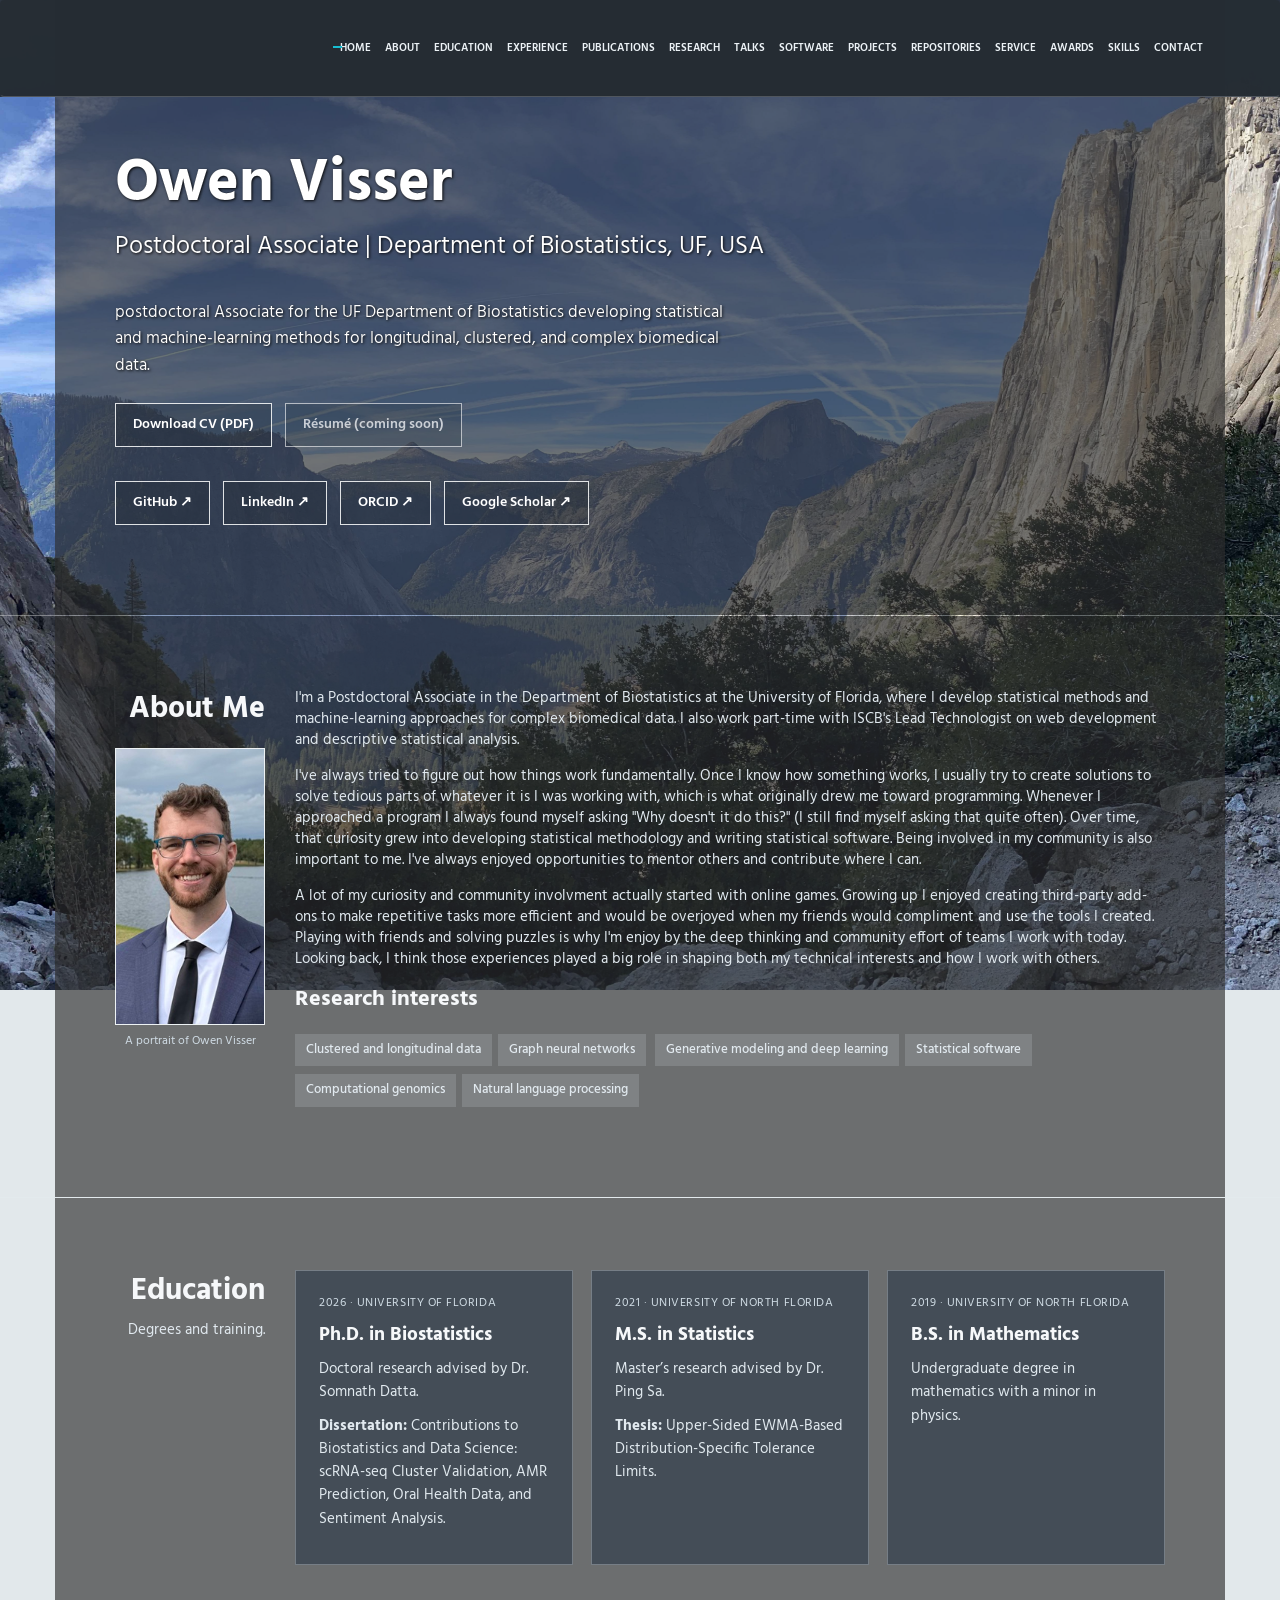
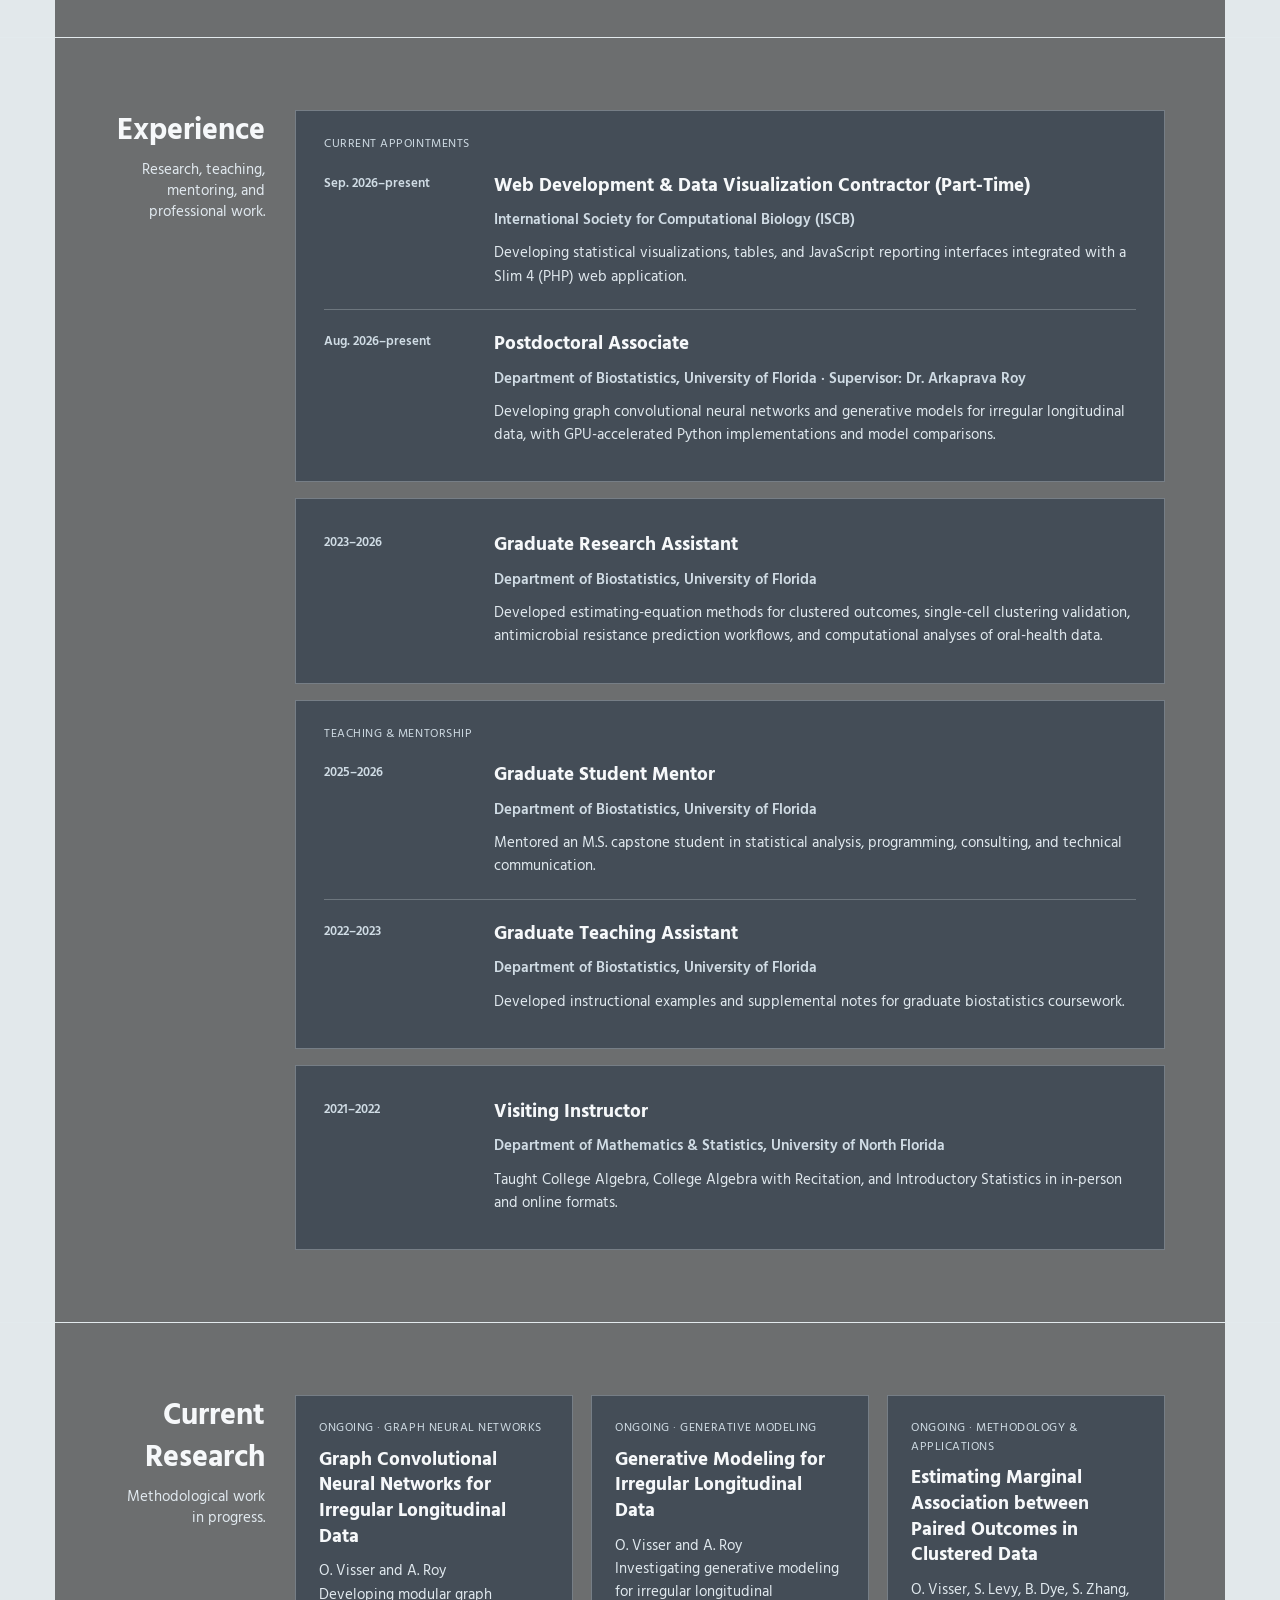
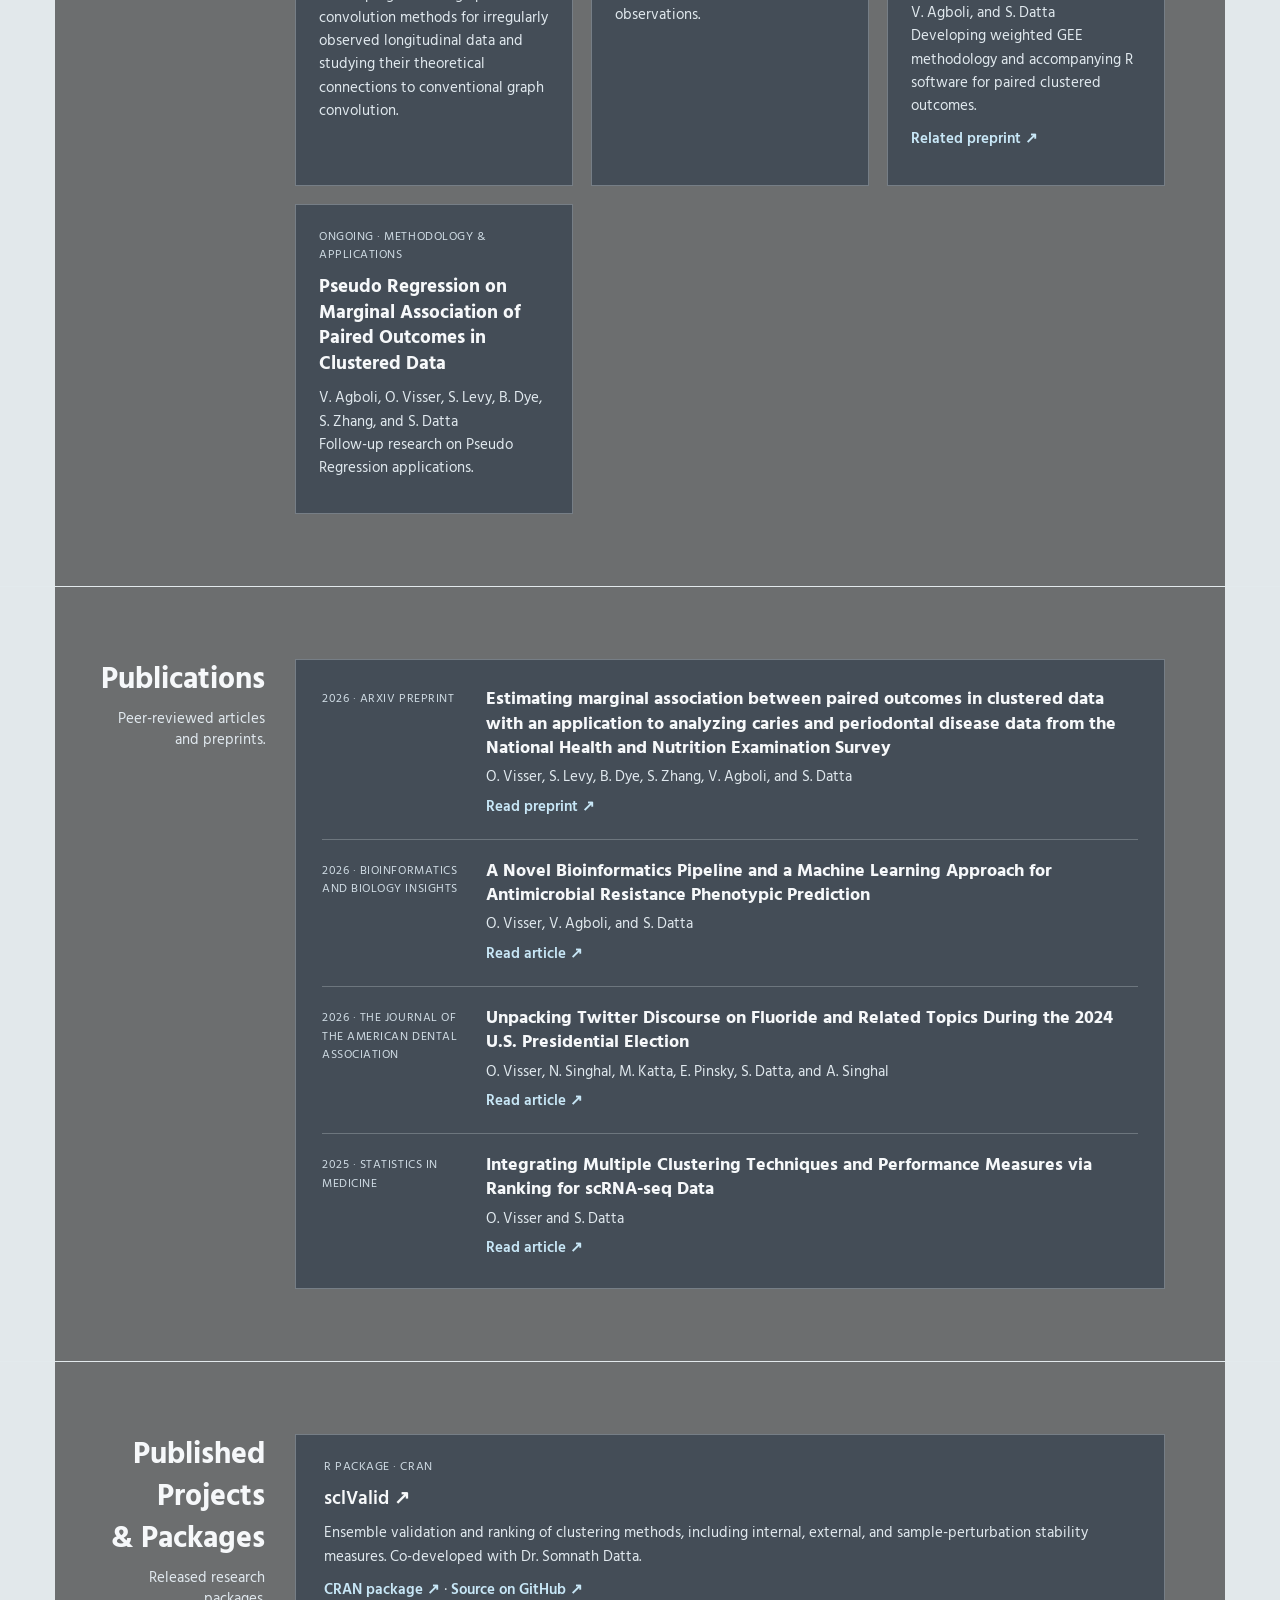
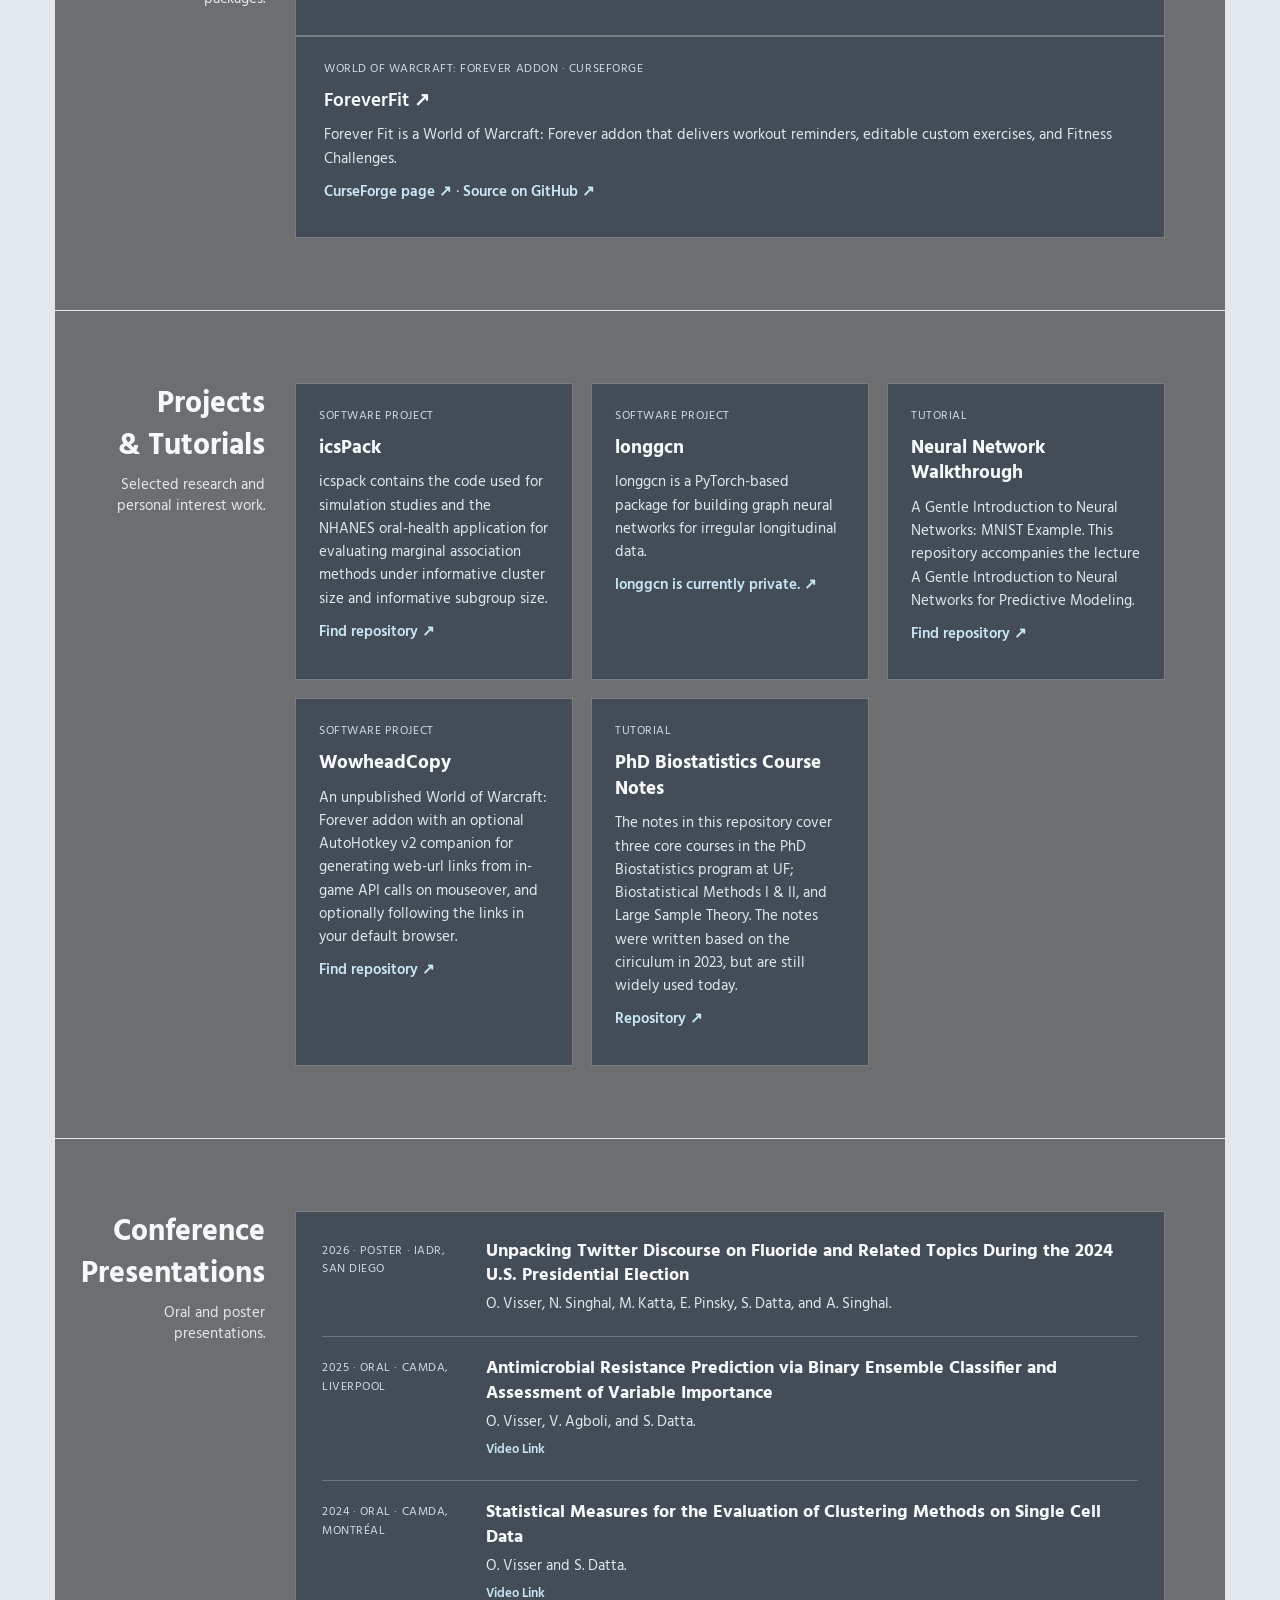
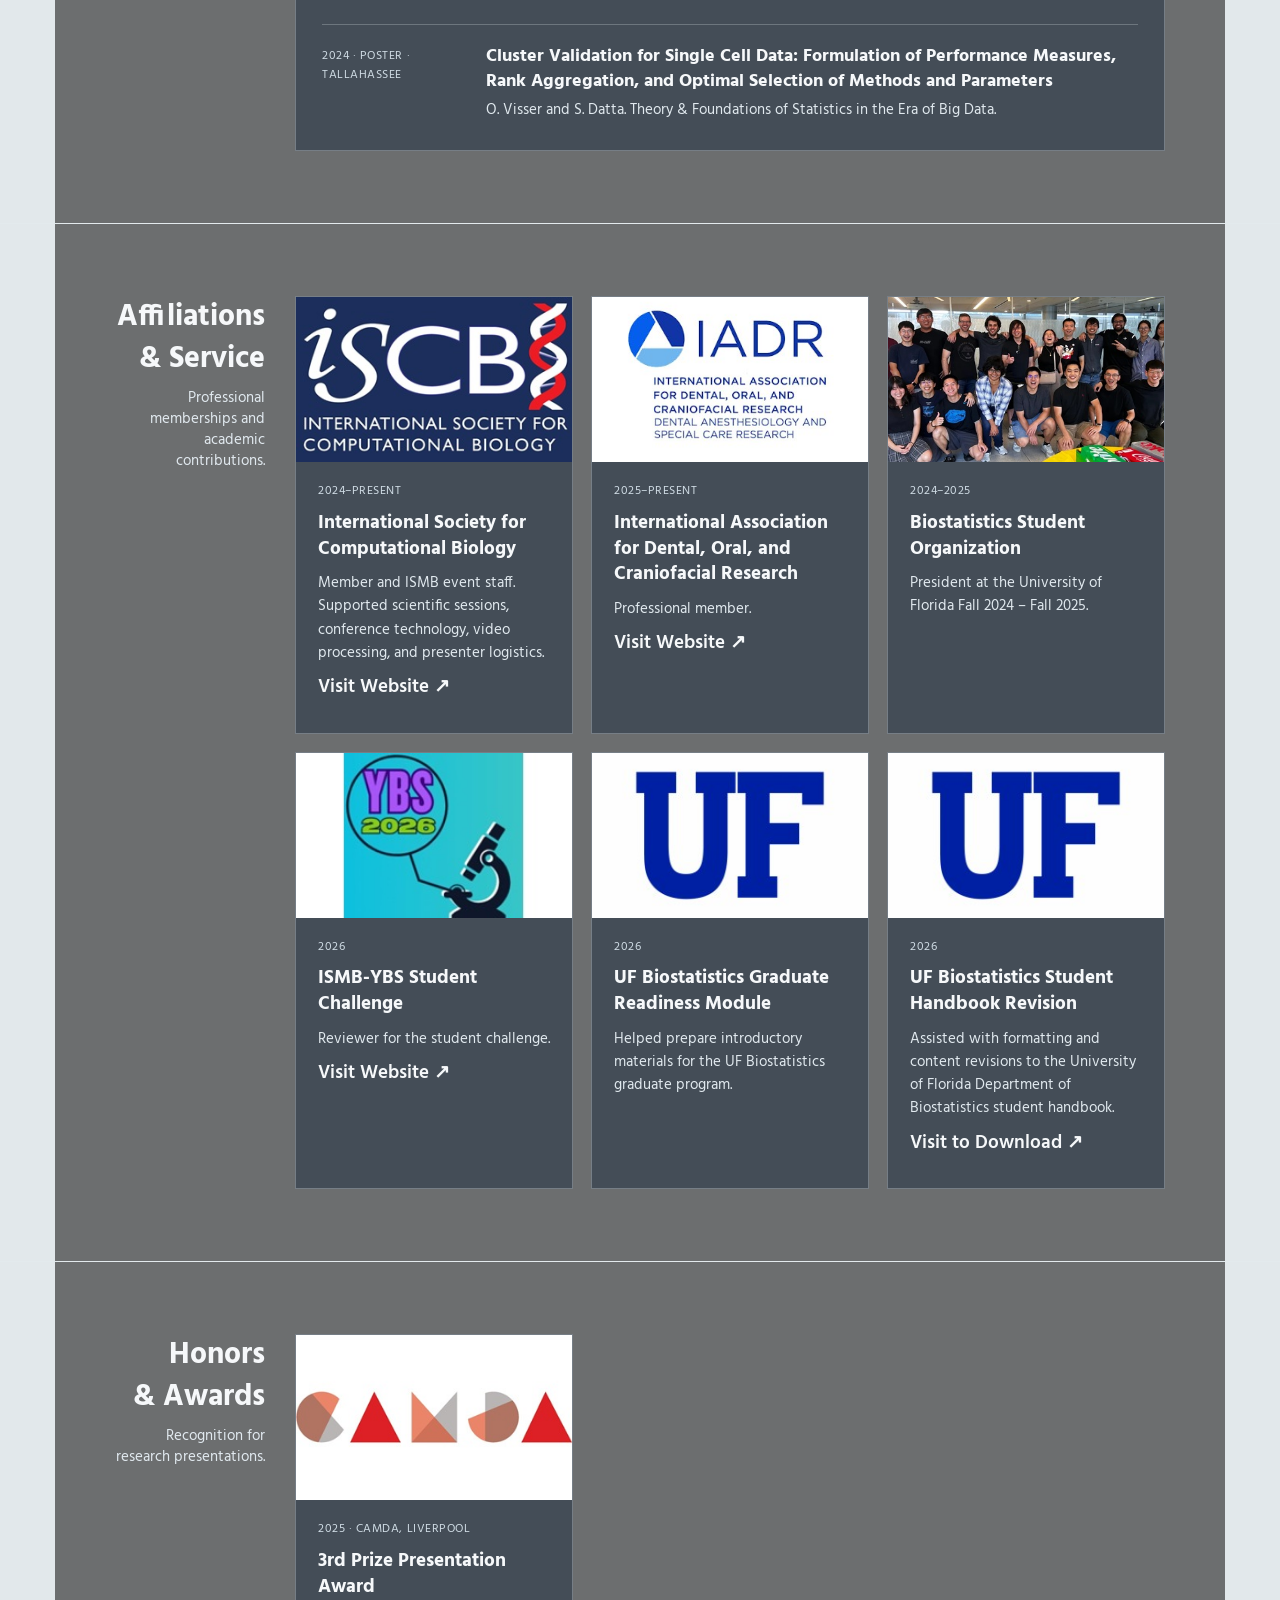
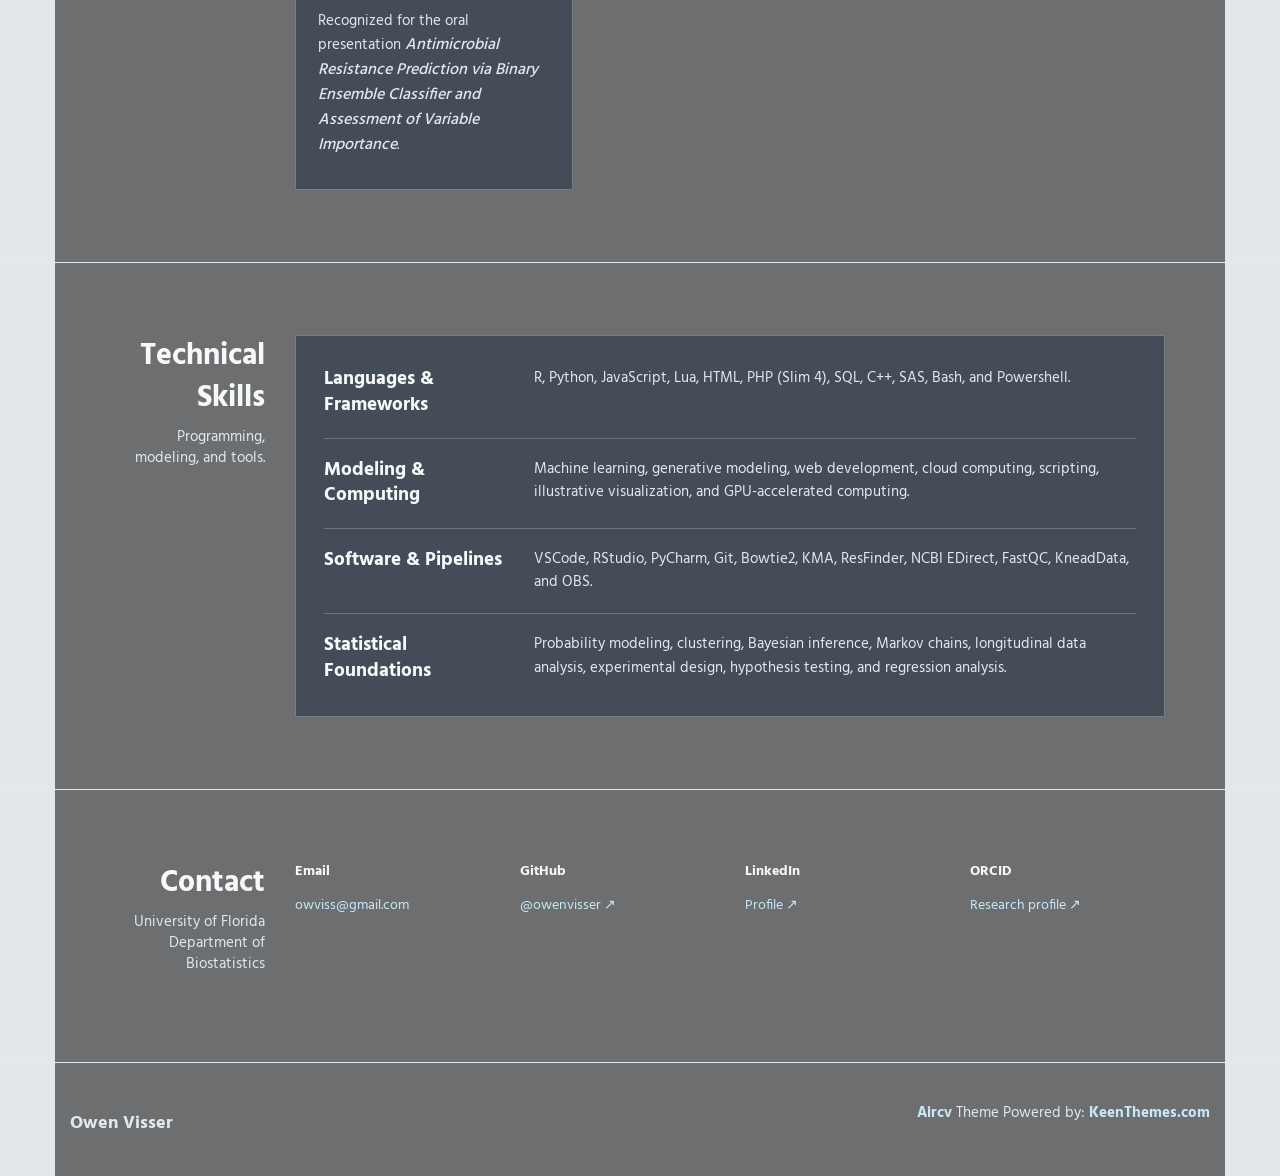
==== index.html @ 31ec4d94 "add vscode to skills" ====
<!DOCTYPE html>
<!-- ==============================
    Project:        Metronic "Aircv" Frontend Freebie - Responsive HTML Template Based On Twitter Bootstrap 3.3.4
    Version:        1.0
    Author:         KeenThemes
    Primary use:    Corporate, Business Themes.
    Email:          support@keenthemes.com
    Follow:         http://www.twitter.com/keenthemes
    Like:           http://www.facebook.com/keenthemes
    Website:        http://www.keenthemes.com
    Premium:        Premium Metronic Admin Theme: http://themeforest.net/item/metronic-responsive-admin-dashboard-template/4021469?ref=keenthemes
================================== -->
<html lang="en" class="no-js">
    <!-- BEGIN HEAD -->
    <head>
        <meta charset="utf-8"/>
        <title>Owen Visser | Biostatistics &amp; Research</title>
        <meta http-equiv="X-UA-Compatible" content="IE=edge">
        <meta content="width=device-width, initial-scale=1" name="viewport"/>
        <meta content="Owen Visser, Ph.D. — postdoctoral biostatistician at the University of Florida. Research in longitudinal and clustered data, machine learning, and statistical software." name="description"/>
        <meta content="Owen Visser" name="author"/>

        <!-- GLOBAL MANDATORY STYLES -->
        <link href="https://fonts.googleapis.com/css?family=Hind:300,400,500,600,700" rel="stylesheet" type="text/css">
        <link href="vendor/simple-line-icons/css/simple-line-icons.css" rel="stylesheet" type="text/css"/>
        <link href="vendor/bootstrap/css/bootstrap.min.css" rel="stylesheet" type="text/css"/>

        <!-- PAGE LEVEL PLUGIN STYLES -->
        <link href="css/animate.css" rel="stylesheet">

        <!-- THEME STYLES -->
        <link href="css/layout.min.css" rel="stylesheet" type="text/css"/>


        <!-- AirCV remains the main stylesheet. Site-specific layout lives here. -->
        <style>
            #repositories {
                display: none;
            }   
            html { scroll-padding-top: 78px; }
            .promo-block {
                padding-top: 155px;
                padding-bottom: 80px;
            }

            .promo-block .promo-block-title {
                font-size: 60px;
            }

            @media (max-width: 480px) {
                .promo-block .promo-block-title {
                    font-size: 36px;
                }
            }
            .promo-block-title { line-height: 1.08; }
            .hero-summary { max-width: 620px; color: #fff; font-size: 17px; line-height: 1.55; margin: 22px 0; }
            .hero-links { margin-top: 24px; }
            .hero-link { display: inline-block; margin: 0 10px 10px 0; padding: 11px 17px; border: 1px solid rgba(255,255,255,.85); color: #fff; background: rgba(30,37,43,.28); font-weight: 600; }
            .hero-link:hover, .hero-link:focus { background: #fff; color: #3d4752; text-decoration: none; }
            .hero-link-pending { opacity: .70; cursor: default; }
            .portrait-placeholder { max-width: 300px; border: 1px solid #edf2f4; background: #e7ecef; }
            .portrait-placeholder img { display: block; width: 100%; height: 275px; object-fit: cover; }
            .portrait-note { color: #77828e; max-width: 215px; font-size: 12px; margin-top: 8px; text-align: center; }
            .about-portrait { display: flex; flex-direction: column; align-items: flex-end; margin-top: 18px; }
            .about-portrait .portrait-placeholder, .about-portrait .portrait-note { width: 100%; }
            .research-topics { list-style: none; padding-left: 0; margin-top: 18px; }
            .research-topics li { display: inline-block; padding: 7px 11px; margin: 0 6px 8px 0; background: #edf2f4; color: #505b65; font-size: 13px; }
            .section-heading p { margin-top: 8px; }
            .content-lg { padding-top: 72px; padding-bottom: 72px; }
            .site-grid { display: grid; grid-template-columns: repeat(3, minmax(0, 1fr)); gap: 18px; }
            .site-grid.three-col { grid-template-columns: repeat(3, minmax(0, 1fr)); }
            .site-card { background: #fff; padding: 23px; min-width: 0; }
            .site-card h3 { font-size: 19px; line-height: 1.35; margin: 8px 0 10px; }
            .site-card p { line-height: 1.55; margin-bottom: 10px; }
            .site-card { overflow-wrap: anywhere; }
            .experience-list { display: flex; flex-direction: column; gap: 16px; }
            .experience-card { padding: 24px 28px; }
            .experience-entry { display: grid; grid-template-columns: 150px minmax(0, 1fr); gap: 20px; padding: 10px 0; }
            .experience-entry + .experience-entry { border-top: 1px solid #e2e9ed; padding-top: 22px; margin-top: 10px; }
            .experience-date { color: #697784; font-size: 13px; font-weight: 600; line-height: 1.6; }
            .experience-entry h3 { margin-top: 0; }
            .experience-entry p:last-child { margin-bottom: 0; }
            .skills-card { padding: 12px 28px; }
            .skill-row { display: grid; grid-template-columns: 190px minmax(0, 1fr); gap: 20px; padding: 19px 0; }
            .skill-row + .skill-row { border-top: 1px solid #e2e9ed; }
            .skill-row h3 { margin: 0; }
            .skill-row p { margin: 0; }
            .site-card ul { padding-left: 20px; margin-bottom: 0; }
            .site-card li { margin-bottom: 5px; }
            .on-white .site-card {
                background: #ffffff;
                border: 1px solid #dce3e7;
            }
            .item-meta { color: #697784; font-size: 12px; text-transform: uppercase; letter-spacing: .045em; line-height: 1.5; }
            .item-subtitle { font-weight: 600; color: #596574; }
            .site-card a { font-weight: 600; }
            .service-photo { display: block; width: 100%; height: 165px; object-fit: cover; background: #e7ecef; }
            .photo-card { padding: 0; overflow: hidden; }
            .photo-card .card-body { padding: 20px 22px 22px; }
            .image-note { font-size: 11px; color: #87919b; }
            .project-image { display: block; width: 100%; height: 190px; object-fit: cover; background: #e7ecef; }
            .highlight { color: #536a78; font-weight: 600; }
            .presentation-note { color: #8c969e; font-size: 13px; }
            .repo-languages { margin-bottom: 10px; }
            .repo-language { display: inline-block; padding: 3px 8px; margin: 0 5px 5px 0; background: #e5edf1; color: #4d6472; font-size: 12px; }
            .site-card .repo-links a { display: inline-block; margin-right: 15px; }
            .repo-status { font-size: 13px; color: #64717b; margin-bottom: 16px; }
            .footer-name { display: inline-block; padding-top: 8px; font-size: 18px; font-weight: 700; }
            @media (min-width: 768px) {
                .header .navbar-nav-right { display: flex; flex-wrap: nowrap; justify-content: flex-end; float: none; }
                .header .navbar-nav > li { float: none; flex: 0 0 auto; }
                .header .nav-collapse { overflow-x: auto !important; overflow-y: hidden; }
                .header .nav-item-child { font-size: 11px; padding-left: 7px !important; padding-right: 7px !important; white-space: nowrap; }
            }
            @media (max-width: 991px) {
                .site-grid, .site-grid.three-col { grid-template-columns: repeat(2, minmax(0, 1fr)); }
            }
            @media (max-width: 767px) {
                .promo-block { padding-top: 115px; padding-bottom: 60px; }
                .content-lg { padding-top: 52px; padding-bottom: 52px; }
                .portrait-placeholder { max-width: 165px; }
                .portrait-placeholder img { height: 188px; }
                .about-portrait { align-items: flex-start; }
                .portrait-note { text-align: left; }
                .experience-card, .skills-card { padding: 20px; }
                .experience-entry, .skill-row { grid-template-columns: 1fr; gap: 6px; }
                .site-grid, .site-grid.three-col { grid-template-columns: 1fr; }
            }

            /* Left section headings stay on one line, extending left as needed. */
            .section-heading { text-align: right; overflow: visible; }
            .section-heading h2 { text-align: right; white-space: nowrap; }
            .profile-links { display: flex; flex-wrap: wrap; gap: 9px; margin-top: 18px; }
            .profile-link { display: inline-block; padding: 9px 13px; background: #edf2f4; color: #4d6472; font-weight: 600; }
            .profile-link:hover, .profile-link:focus { background: #dbe5ea; text-decoration: none; }
            .record-list { padding: 8px 26px; }
            .record-row { display: grid; grid-template-columns: 145px minmax(0, 1fr); gap: 19px; padding: 20px 0; }
            .record-row + .record-row { border-top: 1px solid #e2e9ed; }
            .record-row .item-meta { margin: 2px 0 0; }
            .record-row h3 { margin: 0 0 5px; font-size: 18px; }
            .record-row p { margin: 0 0 6px; }
            .record-detail p:last-child { margin-bottom: 0; }
            .software-feature { padding: 23px 28px; }
            .software-feature h3 { margin: 5px 0 10px; }
            .repo-grid { gap: 12px; }
            .repo-card { padding: 15px 19px; min-height: 78px; }
            .repo-card h3 { font-size: 16px; line-height: 1.3; margin: 0 0 6px; }
            .repo-card .repo-meta { color: #697784; font-size: 12px; margin: 0; }
            @media (max-width: 767px) {
                .section-heading, .section-heading h2 { text-align: left; white-space: normal; }
                .record-row { grid-template-columns: 1fr; gap: 5px; }
                .record-list { padding: 10px 20px; }
            }
            /* Dark outline around homepage text */
            .promo-block .promo-block-title,
            .promo-block .promo-block-text,
            .promo-block .hero-summary {
                color: #fff;
                -webkit-text-stroke: 0.1px rgba(0, 0, 0, 0.85);
                text-shadow: 1px 1px 3px rgba(0, 0, 0, 0.9);
            }
            /* Dark overlay across the central homepage column */
            .promo-block {
                position: relative;
            }

            .promo-block::before {
                content: "";
                position: absolute;
                top: 0;
                bottom: 0;
                left: 50%;
                transform: translateX(-50%);
                width: 1170px;
                max-width: 100%;
                background: rgba(45, 45, 45, 0.65);
                pointer-events: none;
            }
            /* Consistent borders for all cards */
            .on-white .site-card,
            .bg-color-sky-light .site-card {
                border: 1px solid #dce3e7;
            }

            /* Thin horizontal divider between sections */
            section[id] {
                border-bottom: 1px solid #dce3e7;
            }
            /* Keep homepage content above the overlay */
            .promo-block > .container {
                position: relative;
                z-index: 1;
                padding-left: 60px;
                padding-right: 60px;
            }

            /* Restore white text without individual backgrounds */
            .promo-block .promo-block-divider {
                display: block;
                background: transparent;
                padding: 0;
                border: none !important;
                box-shadow: none !important;
            }

            .promo-block .promo-block-title,
            .promo-block .promo-block-text,
            .promo-block .hero-summary {
                color: #fff;
            }

            .promo-block .hero-summary {
                display: block;
                background: transparent;
                padding: 0;
            }

            /* Match the central column width on smaller screens */
            @media (min-width: 992px) and (max-width: 1199px) {
                .promo-block::before {
                    width: 970px;
                }
            }

            @media (min-width: 768px) and (max-width: 991px) {
                .promo-block::before {
                    width: 750px;
                }
            }
            /* One background image for the entire page; replace this path when ready. */
            body {
                position: relative;
                isolation: isolate;
                background-color: #e2e8eb;
            }
            .site-background {
                position: fixed;
                inset: -50px 0;
                z-index: -1;
                pointer-events: none;
                background: url("img/Landscape.jpg") center center / cover no-repeat;
                transform: translate3d(0, 40px, 0);
                will-change: transform;
            }
            /* The photograph stays continuous behind all sections. */
            .promo-block,
            section[id] {
                background: transparent !important;
            }
            /* Unified dark backer; change the final value to adjust opacity. */
            section[id] > .container.content-lg,
            .footer > .container {
                background: rgba(45, 45, 45, 0.65);
            }
            section[id] > .container.content-lg {
                padding-left: 60px;
                padding-right: 60px;
            }

            /* Muted, translucent cards and brighter text. */
            section[id] .site-card {
                background: rgba(62, 72, 82, 0.88);
                border: 1px solid rgba(230, 238, 244, 0.30);
            }
            section[id] > .container.content-lg,
            section[id] > .container.content-lg p,
            section[id] > .container.content-lg li {
                color: #e1e9ef;
            }
            section[id] > .container.content-lg h2,
            section[id] > .container.content-lg h3,
            section[id] > .container.content-lg h5,
            section[id] .site-card h3 a {
                color: #f6f8fa;
            }
            section[id] .site-card p,
            section[id] .site-card li {
                color: #e4ebf0;
            }
            section[id] > .container.content-lg .item-meta,
            section[id] > .container.content-lg .experience-date,
            section[id] > .container.content-lg .item-subtitle,
            section[id] > .container.content-lg .repo-meta,
            section[id] > .container.content-lg .repo-status,
            section[id] > .container.content-lg .portrait-note,
            section[id] > .container.content-lg .presentation-note,
            section[id] > .container.content-lg .image-note {
                color: #d0dce5;
            }
            section[id] em,
            section[id] strong {
                color: inherit;
            }
            section[id] a,
            .footer a {
                color: #c8e7f7;
            }
            section[id] a:hover,
            section[id] a:focus,
            .footer a:hover,
            .footer a:focus {
                color: #ffffff;
            }
            section[id] .research-topics li,
            section[id] .profile-link,
            section[id] .repo-language {
                background: rgba(235, 242, 248, 0.15);
                color: #edf3f7;
            }
            section[id] .profile-link:hover,
            section[id] .profile-link:focus {
                background: rgba(235, 242, 248, 0.25);
            }
            section[id],
            section[id] .experience-entry + .experience-entry,
            section[id] .skill-row + .skill-row,
            section[id] .record-row + .record-row {
                border-color: rgba(230, 238, 244, 0.25);
            }

            /* Match the navigation and footer to the subdued palette. */
            .header,
            .header .navbar,
            .page-on-scroll .header .navbar {
                background: rgba(38, 45, 52, 0.93);
            }
            .header .navbar {
                border-bottom-color: rgba(230, 238, 244, 0.22);
            }
            .header .nav-item-child,
            .page-on-scroll .header .nav-item-child {
                color: #ecf2f6;
            }
            .header .nav-item-child:hover,
            .header .nav-item-child:focus {
                color: #ffffff;
            }
            .header .navbar-toggle .toggle-icon,
            .header .navbar-toggle .toggle-icon:before,
            .header .navbar-toggle .toggle-icon:after {
                background: #ecf2f6;
            }
            .footer .footer-name,
            .footer p {
                color: #e1e9ef;
            }
            @media (prefers-reduced-motion: reduce) {
                .site-background { transform: none !important; }
            }
            /* Horizontal divider above About Me */
            #about {
                border-top: 1px solid rgba(255, 255, 255, 0.35);
            }
        </style>

        <!-- Favicon -->
        <link rel="shortcut icon" href="favicon.ico"/>
    </head>
    <!-- END HEAD -->

    <!-- BODY -->
    <body id="body" data-spy="scroll" data-target=".header">
        <div class="site-background" aria-hidden="true"></div>


        <!--========== HEADER ==========-->
        <header class="header navbar-fixed-top">
            <nav class="navbar" role="navigation">
                <div class="container">
                    <div class="menu-container js_nav-item">
                        <button type="button" class="navbar-toggle" data-toggle="collapse" data-target=".nav-collapse" aria-label="Toggle navigation">
                            <span class="sr-only">Toggle navigation</span><span class="toggle-icon"></span>
                        </button>
                    </div>
                    <div class="collapse navbar-collapse nav-collapse">
                        <div class="menu-container">
                            <ul class="nav navbar-nav navbar-nav-right">
                                <li class="js_nav-item nav-item"><a class="nav-item-child nav-item-hover" href="#body">Home</a></li>
                                <li class="js_nav-item nav-item"><a class="nav-item-child nav-item-hover" href="#about">About</a></li>
                                <li class="js_nav-item nav-item"><a class="nav-item-child nav-item-hover" href="#education">Education</a></li>
                                <li class="js_nav-item nav-item"><a class="nav-item-child nav-item-hover" href="#experience">Experience</a></li>
                                <li class="js_nav-item nav-item"><a class="nav-item-child nav-item-hover" href="#publications">Publications</a></li>
                                <li class="js_nav-item nav-item"><a class="nav-item-child nav-item-hover" href="#research">Research</a></li>
                                <li class="js_nav-item nav-item"><a class="nav-item-child nav-item-hover" href="#presentations">Talks</a></li>
                                <li class="js_nav-item nav-item"><a class="nav-item-child nav-item-hover" href="#software">Software</a></li>
                                <li class="js_nav-item nav-item"><a class="nav-item-child nav-item-hover" href="#projects">Projects</a></li>
                                <li class="js_nav-item nav-item"><a class="nav-item-child nav-item-hover" href="#repositories">Repositories</a></li>
                                <li class="js_nav-item nav-item"><a class="nav-item-child nav-item-hover" href="#service">Service</a></li>
                                <li class="js_nav-item nav-item"><a class="nav-item-child nav-item-hover" href="#awards">Awards</a></li>
                                <li class="js_nav-item nav-item"><a class="nav-item-child nav-item-hover" href="#skills">Skills</a></li>
                                <li class="js_nav-item nav-item"><a class="nav-item-child nav-item-hover" href="#contact">Contact</a></li>
                            </ul>
                        </div>
                    </div>
                </div>
            </nav>
        </header>
        <!--========== END HEADER ==========-->


        <!--========== HOMEPAGE ==========-->
        <!-- The shared page background is defined by .site-background above. -->
        <div class="promo-block">
            <div class="container">
                <div class="row"><div class="col-sm-9">
                    <div class="promo-block-divider">
                        <h1 class="promo-block-title">Owen Visser</h1>
                        <p class="promo-block-text">Postdoctoral Associate | Department of Biostatistics, UF, USA</p>
                    </div>
                    <p class="hero-summary">postdoctoral Associate for the UF Department of Biostatistics developing statistical and machine-learning methods for longitudinal, clustered, and complex biomedical data.</p>
                    <div class="hero-links">
                        <a class="hero-link" href="files/Owen_Visser_CV.pdf" download>Download CV (PDF)</a>
                        <!-- DOCUMENT TODO: Add files/Owen_Visser_Resume.pdf, then replace this span with a download link. -->
                        <span class="hero-link hero-link-pending" title="Résumé PDF has not been added yet">Résumé (coming soon)</span>
                    </div>
                    <div class="hero-links">
                        <a class="hero-link" href="https://github.com/owenvisser" target="_blank" rel="noopener noreferrer">GitHub ↗</a>
                        <a class="hero-link" href="https://linkedin.com/in/owenvisser" target="_blank" rel="noopener noreferrer">LinkedIn ↗</a>
                        <a class="hero-link" href="https://orcid.org/0009-0001-4877-0560" target="_blank" rel="noopener noreferrer">ORCID ↗</a>
                        <a class="hero-link" href="https://scholar.google.com/citations?user=A6KVwVAAAAAJ&hl=en" target="_blank" rel="noopener noreferrer">Google Scholar ↗</a>
                    </div>
                </div></div>
            </div>
        </div>
        <!--========== END HOMEPAGE ==========-->

        <!--========== PAGE LAYOUT ==========-->
        <!-- About -->
        <section id="about" class="on-white">
            <div class="container content-lg"><div class="row">
                <div class="col-sm-2 sm-margin-b-30">
                    <div class="text-right sm-text-left section-heading"><h2 class="margin-b-0">About Me</h2></div>
                    <div class="about-portrait">
                        <!-- IMAGE TODO: Replace this src with img/profile.jpg when you add your portrait. -->
                        <div class="portrait-placeholder"><img src="img/portrait.jpg" alt="Placeholder for Owen Visser portrait"></div>
                        <p class="portrait-note">A portrait of Owen Visser</p>
                    </div>
                </div>
                <div class="col-sm-10">
                    <p>I'm a Postdoctoral Associate in the Department of Biostatistics at the University of Florida, where I develop statistical methods and machine-learning approaches for complex biomedical data. I also work part-time with ISCB's Lead Technologist on web development and descriptive statistical analysis.</p>

                    <p>I've always tried to figure out how things work fundamentally. Once I know how something works, I usually try to create solutions to solve tedious parts of whatever it is I was working with, which is what originally drew me toward programming. Whenever I approached a program I always found myself asking "Why doesn't it do this?" (I still find myself asking that quite often). Over time, that curiosity grew into developing statistical methodology and writing statistical software. Being involved in my community is also important to me. I've always enjoyed opportunities to mentor others and contribute where I can.<p/>

                    <p>A lot of my curiosity and community involvment actually started with online games. Growing up I enjoyed creating third-party add-ons to make repetitive tasks more efficient and would be overjoyed when my friends would compliment and use the tools I created. Playing with friends and solving puzzles is why I'm enjoy by the deep thinking and community effort of teams I work with today. Looking back, I think those experiences played a big role in shaping both my technical interests and how I work with others.</p>
                    <h3>Research interests</h3>
                    <ul class="research-topics">
                        <li>Clustered and longitudinal data</li><li>Graph neural networks</li>
                        <li>Generative modeling and deep learning</li><li>Statistical software</li>
                        <li>Computational genomics</li><li>Natural language processing</li>
                    </ul>
                </div>
            </div></div>
        </section>
        <!-- End About -->

        <!-- Education -->
        <section id="education" class="bg-color-sky-light">
            <div class="container content-lg"><div class="row">
                <div class="col-sm-2 sm-margin-b-30"><div class="text-right sm-text-left section-heading">
                    <h2 class="margin-b-0">Education</h2><p>Degrees and training.</p>
                </div></div>
                <div class="col-sm-10"><div class="site-grid">
                    <article class="site-card ">
                        <p class="item-meta">2026 · University of Florida</p>
                        <h3>Ph.D. in Biostatistics</h3>
                        <p>Doctoral research advised by Dr. Somnath Datta.</p><p><strong>Dissertation:</strong> Contributions to Biostatistics and Data Science: scRNA-seq Cluster Validation, AMR Prediction, Oral Health Data, and Sentiment Analysis.</p>
                        
                    </article>
                    <article class="site-card ">
                        <p class="item-meta">2021 · University of North Florida</p>
                        <h3>M.S. in Statistics</h3>
                        <p>Master’s research advised by Dr. Ping Sa.</p><p><strong>Thesis:</strong> Upper-Sided EWMA-Based Distribution-Specific Tolerance Limits.</p>
                        
                    </article>
                    <article class="site-card ">
                        <p class="item-meta">2019 · University of North Florida</p>
                        <h3>B.S. in Mathematics</h3>
                        <p>Undergraduate degree in mathematics with a minor in physics.</p>
                        
                    </article>
                </div>
                </div>
            </div></div>
        </section>
        <!-- End Education -->

        <!-- Experience -->
        <section id="experience" class="on-white">
            <div class="container content-lg"><div class="row">
                <div class="col-sm-2 sm-margin-b-30"><div class="text-right sm-text-left section-heading">
                    <h2 class="margin-b-0">Experience</h2><p>Research, teaching, mentoring, and professional work.</p>
                </div></div>
                <div class="col-sm-10"><div class="experience-list">
                    <article class="site-card experience-card">
                        <p class="item-meta">Current appointments</p>
                        <div class="experience-entry">
                            <div class="experience-date">Sep. 2026–present</div>
                            <div>
                                <h3>Web Development &amp; Data Visualization Contractor (Part-Time)</h3>
                                <p class="item-subtitle">International Society for Computational Biology (ISCB)</p>
                                <p>Developing statistical visualizations, tables, and JavaScript reporting interfaces integrated with a Slim 4 (PHP) web application.</p>
                            </div>
                        </div>
                        <div class="experience-entry">
                            <div class="experience-date">Aug. 2026–present</div>
                            <div>
                                <h3>Postdoctoral Associate</h3>
                                <p class="item-subtitle">Department of Biostatistics, University of Florida · Supervisor: Dr. Arkaprava Roy</p>
                                <p>Developing graph convolutional neural networks and generative models for irregular longitudinal data, with GPU-accelerated Python implementations and model comparisons.</p>
                            </div>
                        </div>
                    </article>
                    <article class="site-card experience-card">
                        <div class="experience-entry">
                            <div class="experience-date">2023–2026</div>
                            <div>
                                <h3>Graduate Research Assistant</h3>
                                <p class="item-subtitle">Department of Biostatistics, University of Florida</p>
                                <p>Developed estimating-equation methods for clustered outcomes, single-cell clustering validation, antimicrobial resistance prediction workflows, and computational analyses of oral-health data.</p>
                            </div>
                        </div>
                    </article>
                    <article class="site-card experience-card">
                        <p class="item-meta">Teaching &amp; Mentorship</p>
                        <div class="experience-entry">
                            <div class="experience-date">2025–2026</div>
                            <div>
                                <h3>Graduate Student Mentor</h3>
                                <p class="item-subtitle">Department of Biostatistics, University of Florida</p>
                                <p>Mentored an M.S. capstone student in statistical analysis, programming, consulting, and technical communication.</p>
                            </div>
                        </div>
                        <div class="experience-entry">
                            <div class="experience-date">2022–2023</div>
                            <div>
                                <h3>Graduate Teaching Assistant</h3>
                                <p class="item-subtitle">Department of Biostatistics, University of Florida</p>
                                <p>Developed instructional examples and supplemental notes for graduate biostatistics coursework.</p>
                            </div>
                        </div>
                    </article>
                    <article class="site-card experience-card">
                        <div class="experience-entry">
                            <div class="experience-date">2021–2022</div>
                            <div>
                                <h3>Visiting Instructor</h3>
                                <p class="item-subtitle">Department of Mathematics &amp; Statistics, University of North Florida</p>
                                <p>Taught College Algebra, College Algebra with Recitation, and Introductory Statistics in in-person and online formats.</p>
                            </div>
                        </div>
                    </article>
                </div></div>
            </div></div>
        </section>
        <!-- End Experience -->

        <!-- Ongoing Research -->
        <section id="research" class="on-white">
            <div class="container content-lg"><div class="row">
                <div class="col-sm-2 sm-margin-b-30"><div class="text-right sm-text-left section-heading">
                    <h2 class="margin-b-0">Current <br/> Research</h2><p>Methodological work in progress.</p>
                </div></div>
                <div class="col-sm-10"><div class="site-grid">
                    <article class="site-card ">
                        <p class="item-meta">Ongoing · Graph neural networks</p>
                        <h3>Graph Convolutional Neural Networks for Irregular Longitudinal Data</h3>
                        <p>O. Visser and A. Roy <br/> Developing modular graph convolution methods for irregularly observed longitudinal data and studying their theoretical connections to conventional graph convolution.</p>
                        
                    </article>
                    <article class="site-card ">
                        <p class="item-meta">Ongoing · Generative modeling</p>
                        <h3>Generative Modeling for Irregular Longitudinal Data</h3>
                        <p>O. Visser and A. Roy <br/> Investigating generative modeling for irregular longitudinal observations.</p>
                        
                    </article>
                    <article class="site-card ">
                        <p class="item-meta">Ongoing · Methodology &amp; Applications</p>
                        <h3>Estimating Marginal Association between Paired Outcomes in Clustered Data</h3>
                        <p>O. Visser, S. Levy, B. Dye, S. Zhang, V. Agboli, and S. Datta<br/> Developing weighted GEE methodology and accompanying R software for paired clustered outcomes.</p>
                        <p><a href="https://doi.org/10.48550/arXiv.2605.16108" target="_blank" rel="noopener noreferrer">Related preprint ↗</a></p>
                    </article>
                    <article class="site-card ">
                        <p class="item-meta">Ongoing · Methodology &amp; Applications</p>
                        <h3>Pseudo Regression on Marginal Association of Paired Outcomes in Clustered Data</h3>
                        <p>V. Agboli, O. Visser, S. Levy, B. Dye, S. Zhang, and S. Datta <br/> Follow-up research on Pseudo Regression applications.</p>
                    </article>
                </div>
                </div>
            </div></div>
        </section>
        <!-- End Ongoing Research -->

        <!-- Publications -->
        <section id="publications" class="bg-color-sky-light">
            <div class="container content-lg"><div class="row">
                <div class="col-sm-2 sm-margin-b-30"><div class="text-right sm-text-left section-heading">
                    <h2 class="margin-b-0">Publications</h2><p>Peer-reviewed articles and preprints.</p>
                </div></div>
                <div class="col-sm-10">
                    <article class="site-card record-list publication-list">
                        <div class="record-row">
                            <p class="item-meta">2026 · arXiv preprint</p>
                            <div class="record-detail">
                                <h3>Estimating marginal association between paired outcomes in clustered data with an application to analyzing caries and periodontal disease data from the National Health and Nutrition Examination Survey</h3>
                                <p>O. Visser, S. Levy, B. Dye, S. Zhang, V. Agboli, and S. Datta</p>
                                <p><a href="https://doi.org/10.48550/arXiv.2605.16108" target="_blank" rel="noopener noreferrer">Read preprint ↗</a></p>
                            </div>
                        </div>
                        <div class="record-row">
                            <p class="item-meta">2026 · Bioinformatics and Biology Insights</p>
                            <div class="record-detail">
                                <h3>A Novel Bioinformatics Pipeline and a Machine Learning Approach for Antimicrobial Resistance Phenotypic Prediction</h3>
                                <p>O. Visser, V. Agboli, and S. Datta</p>
                                <p><a href="https://doi.org/10.1177/11779322261453756" target="_blank" rel="noopener noreferrer">Read article ↗</a></p>
                            </div>
                        </div>
                        <div class="record-row">
                            <p class="item-meta">2026 · The Journal of the American Dental Association</p>
                            <div class="record-detail">
                                <h3>Unpacking Twitter Discourse on Fluoride and Related Topics During the 2024 U.S. Presidential Election</h3>
                                <p>O. Visser, N. Singhal, M. Katta, E. Pinsky, S. Datta, and A. Singhal</p>
                                <p><a href="https://doi.org/10.1016/j.adaj.2026.03.007" target="_blank" rel="noopener noreferrer">Read article ↗</a></p>
                            </div>
                        </div>
                        <div class="record-row">
                            <p class="item-meta">2025 · Statistics in Medicine</p>
                            <div class="record-detail">
                                <h3>Integrating Multiple Clustering Techniques and Performance Measures via Ranking for scRNA-seq Data</h3>
                                <p>O. Visser and S. Datta</p>
                                <p><a href="https://doi.org/10.1002/sim.70331" target="_blank" rel="noopener noreferrer">Read article ↗</a></p>
                            </div>
                        </div>
                    </article>
                </div>
            </div></div>
        </section>
        <!-- End Publications -->

        <!-- Published Software -->
        <section id="software" class="on-white">
            <div class="container content-lg"><div class="row">
                <div class="col-sm-2 sm-margin-b-30"><div class="text-right sm-text-left section-heading">
                    <h2 class="margin-b-0">Published <br/> Projects <br/> &amp; Packages </h2><p>Released research packages.</p>
                </div></div>
                <div class="col-sm-10">
                    <article class="site-card software-feature">
                        <p class="item-meta">R package · CRAN</p>
                        <h3><a href="https://cran.r-project.org/package=sclValid" target="_blank" rel="noopener noreferrer">sclValid ↗</a></h3>
                        <p>Ensemble validation and ranking of clustering methods, including internal, external, and sample-perturbation stability measures. Co-developed with Dr. Somnath Datta.</p>
                        <p><a href="https://cran.r-project.org/package=sclValid" target="_blank" rel="noopener noreferrer">CRAN package ↗</a> · <a href="https://github.com/owenvisser/sclValid" target="_blank" rel="noopener noreferrer">Source on GitHub ↗</a></p>
                    </article>
                    <article class="site-card software-feature">
                        <p class="item-meta">World of Warcraft: Forever Addon · CurseForge</p>
                        <h3><a href="https://www.curseforge.com/wow/addons/foreverfit" target="_blank" rel="noopener noreferrer">ForeverFit ↗</a></h3>
                        <p>Forever Fit is a World of Warcraft: Forever addon that delivers workout reminders, editable custom exercises, and Fitness Challenges.</p>
                        <p><a href="https://www.curseforge.com/wow/addons/foreverfit" target="_blank" rel="noopener noreferrer">CurseForge page ↗</a> · <a href="https://github.com/owenvisser/ForeverFit" target="_blank" rel="noopener noreferrer">Source on GitHub ↗</a></p>
                    </article>
                </div>
            </div></div>
        </section>
        <!-- End Published Software -->

        <!-- Projects and Tutorials -->
        <section id="projects" class="bg-color-sky-light">
            <div class="container content-lg"><div class="row">
                <div class="col-sm-2 sm-margin-b-30"><div class="text-right sm-text-left section-heading">
                    <h2 class="margin-b-0">Projects <br/> &amp; Tutorials</h2><p>Selected research and personal interest work.</p>
                </div></div>
                <div class="col-sm-10"><div class="site-grid">
                    <article class="site-card">
                        <div class="card-body">
                            <p class="item-meta">Software project</p>
                            <h3>icsPack</h3>
                            <!-- PROJECT TODO: Add your description and verify the displayed capitalization. -->
                            <p>icspack contains the code used for simulation studies and the NHANES oral-health application for evaluating marginal association methods under informative cluster size and informative subgroup size.</p>
                            <p><a data-feature-repo="icsPack" href="https://github.com/owenvisser?tab=repositories&amp;q=icsPack" target="_blank" rel="noopener noreferrer">Find repository ↗</a></p>
                        </div>
                    </article>
                    <article class="site-card">
                        <div class="card-body">
                            <p class="item-meta">Software project</p>
                            <h3>longgcn</h3>
                            <!-- PROJECT TODO: Add your description and verify the displayed capitalization. -->
                            <p>longgcn is a PyTorch-based package for building graph neural networks for irregular longitudinal data.</p>
                            <p><a data-feature-repo="longgcn" href="https://github.com/owenvisser?tab=repositories&amp;q=longgcn" target="_blank" rel="noopener noreferrer">longgcn is currently private. ↗</a></p>
                        </div>
                    </article>
                    <article class="site-card">
                        <div class="card-body">
                            <p class="item-meta">Tutorial</p>
                            <h3>Neural Network Walkthrough</h3>
                            <!-- PROJECT TODO: Add your description and verify the displayed capitalization. -->
                            <p>A Gentle Introduction to Neural Networks: MNIST Example. This repository accompanies the lecture A Gentle Introduction to Neural Networks for Predictive Modeling.</p>
                            <p><a data-feature-repo="Neural Network Walkthrough" href="https://github.com/owenvisser?tab=repositories&amp;q=Neural+Network+Walkthrough" target="_blank" rel="noopener noreferrer">Find repository ↗</a></p>
                        </div>
                    </article>
                    <article class="site-card">
                        <div class="card-body">
                            <p class="item-meta">Software project</p>
                            <h3>WowheadCopy</h3>
                            <!-- PROJECT TODO: Add your description and verify the displayed capitalization. -->
                            <p>An unpublished World of Warcraft: Forever addon with an optional AutoHotkey v2 companion for generating web-url links from in-game API calls on mouseover, and optionally following the links in your default browser.</p>
                            <p><a data-feature-repo="WowheadCopy" href="https://github.com/owenvisser?tab=repositories&amp;q=WowheadCopy" target="_blank" rel="noopener noreferrer">Find repository ↗</a></p>
                        </div>
                    </article>
                    <article class="site-card">
                        <div class="card-body">
                            <p class="item-meta">Tutorial</p>
                            <h3>PhD Biostatistics Course Notes</h3>
                            <!-- PROJECT TODO: Add your description and verify the displayed capitalization. -->
                            <p>The notes in this repository cover three core courses in the PhD Biostatistics program at UF; Biostatistical Methods I &amp; II, and Large Sample Theory. The notes were written based on the ciriculum in 2023, but are still widely used today.</p>
                            <p><a data-feature-repo="PhD Biostatistics Course Notes" href="https://github.com/owenvisser/Biostatistics-Notes-for-University-of-Florida" target="_blank" rel="noopener noreferrer">Repository ↗</a></p>
                        </div>
                    </article>
                </div></div>
            </div></div>
        </section>
        <!-- End Projects -->

        
        <!-- Conference Presentations -->
        <section id="presentations" class="bg-color-sky-light">
            <div class="container content-lg"><div class="row">
                <div class="col-sm-2 sm-margin-b-30"><div class="text-right sm-text-left section-heading">
                    <h2 class="margin-b-0">Conference <br/> Presentations</h2><p>Oral and poster presentations.</p>
                </div></div>
                <div class="col-sm-10">
                    <article class="site-card record-list presentation-list">
                        <div class="record-row">
                            <p class="item-meta">2026 · Poster · IADR, San Diego</p>
                            <div class="record-detail">
                                <h3>Unpacking Twitter Discourse on Fluoride and Related Topics During the 2024 U.S. Presidential Election</h3>
                                <p>O. Visser, N. Singhal, M. Katta, E. Pinsky, S. Datta, and A. Singhal.</p>
                            </div>
                        </div>
                        <div class="record-row">
                            <p class="item-meta">2025 · Oral · CAMDA, Liverpool</p>
                            <div class="record-detail">
                                <h3>Antimicrobial Resistance Prediction via Binary Ensemble Classifier and Assessment of Variable Importance</h3>
                                <p>O. Visser, V. Agboli, and S. Datta.</p>
                                <!-- VIDEO TODO: Add a YouTube URL for CAMDA 2025 here; replace the text below with an <a> link. -->
                                <p class="presentation-note"><a href="https://www.youtube.com/watch?v=qbm9PIwIUu0" target="_blank">Video Link</a></p>
                            </div>
                        </div>
                        <div class="record-row">
                            <p class="item-meta">2024 · Oral · CAMDA, Montréal</p>
                            <div class="record-detail">
                                <h3>Statistical Measures for the Evaluation of Clustering Methods on Single Cell Data</h3>
                                <p>O. Visser and S. Datta.</p>
                                <!-- VIDEO TODO: Add a YouTube URL for CAMDA 2024 here; replace the text below with an <a> link. -->
                                <p class="presentation-note"><a href="https://www.youtube.com/watch?v=Gm05F1yw_PQ" target="_blank">Video Link</a></p>
                            </div>
                        </div>
                        <div class="record-row">
                            <p class="item-meta">2024 · Poster · Tallahassee</p>
                            <div class="record-detail">
                                <h3>Cluster Validation for Single Cell Data: Formulation of Performance Measures, Rank Aggregation, and Optimal Selection of Methods and Parameters</h3>
                                <p>O. Visser and S. Datta. Theory &amp; Foundations of Statistics in the Era of Big Data.</p>
                            </div>
                        </div>
                    </article>
                </div>
            </div></div>
        </section>
        <!-- End Conference Presentations -->


        <!-- Repositories -->
        <section id="repositories" class="on-white">
            <div class="container content-lg"><div class="row">
                <div class="col-sm-2 sm-margin-b-30"><div class="text-right sm-text-left section-heading">
                    <h2 class="margin-b-0">Repositories</h2><p>Public code on GitHub.</p>
                </div></div>
                <div class="col-sm-10">
                    <!-- Automatically lists every public GitHub repository, including forks. -->
                    <p id="repo-status" class="repo-status" role="status" aria-live="polite">Loading public repositories from GitHub…</p>
                    <div id="github-repos" class="site-grid repo-grid">
                        <article class="site-card repo-card">
                            <h3><a href="https://github.com/owenvisser/sclValid" target="_blank" rel="noopener noreferrer">sclValid ↗</a></h3>
                            <p class="repo-meta">R</p>
                        </article>
                    </div>
                    <p class="margin-t-30"><a href="https://github.com/owenvisser?tab=repositories" target="_blank" rel="noopener noreferrer">All repositories on GitHub ↗</a></p>
                </div>
            </div></div>
        </section>
        <!-- End Repositories -->

        <!-- Affiliations &amp; Service -->
        <section id="service" class="bg-color-sky-light">
            <div class="container content-lg"><div class="row">
                <div class="col-sm-2 sm-margin-b-30"><div class="text-right sm-text-left section-heading">
                    <h2 class="margin-b-0">Affiliations <br/> &amp; Service</h2><p>Professional memberships and academic contributions.</p>
                </div></div>
                <div class="col-sm-10"><div class="site-grid">
                    <article class="site-card photo-card">
                        <!-- IMAGE TODO: ISCB conference photograph → img/service-iscb.jpg -->
                        <img class="service-photo" src="img/iscb.jpg" alt="Placeholder image for International Society for Computational Biology">
                        <div class="card-body">
                            <p class="item-meta">2024–present</p><h3>International Society for Computational Biology</h3><p>Member and ISMB event staff. Supported scientific sessions, conference technology, video processing, and presenter logistics.</p>
                            <h3><a href="https://www.iscb.org/index.php" target="_blank" rel="noopener noreferrer">Visit Website ↗</a></h3>
                        </div>
                    </article>
                    <article class="site-card photo-card">
                        <!-- IMAGE TODO: IADR photograph → img/service-iadr.jpg -->
                        <img class="service-photo" src="img/iadr.jpg" alt="Placeholder image for International Association for Dental, Oral, and Craniofacial Research">
                        <div class="card-body">
                            <p class="item-meta">2025–present</p><h3>International Association for Dental, Oral, and Craniofacial Research</h3><p>Professional member.</p>
                            <h3><a href="https://www.iadr.org/" target="_blank" rel="noopener noreferrer">Visit Website ↗</a></h3>
                        </div>
                    </article>
                    <article class="site-card photo-card">
                        <!-- IMAGE TODO: Student organization photograph → img/service-student-president.jpg -->
                        <img class="service-photo" src="img/BSO.jpg" alt="Placeholder image for Biostatistics Student Organization">
                        <div class="card-body">
                            <p class="item-meta">2024–2025</p><h3>Biostatistics Student Organization</h3><p>President at the University of Florida Fall 2024 – Fall 2025.</p>
                        </div>
                    </article>
                    <article class="site-card photo-card">
                        <!-- IMAGE TODO: Student Challenge / reviewer photograph → img/service-review.jpg -->
                        <img class="service-photo" src="img/ybs.jpg" alt="Placeholder image for ISMB-YBS Student Challenge">
                        <div class="card-body">
                            <p class="item-meta">2026</p><h3>ISMB-YBS Student Challenge</h3><p>Reviewer for the student challenge.</p>
                            <h3><a href="https://www.iscb.org/ybs2026/home" target="_blank" rel="noopener noreferrer">Visit Website ↗</a></h3>
                        </div>
                    </article>
                    <article class="site-card photo-card">
                        <img class="service-photo" src="img/uf.jpg" alt="Placeholder image for UF">
                        <div class="card-body">
                            <p class="item-meta">2026</p>
                            <h3>UF Biostatistics Graduate Readiness Module</h3>
                            <!-- PROJECT TODO: Add your description and verify the displayed capitalization. -->
                            <p>Helped prepare introductory materials for the UF Biostatistics graduate program.</p>
                        </div>
                    </article>
                    <article class="site-card photo-card">
                        <img class="service-photo" src="img/uf.jpg" alt="Placeholder image for UF">
                        <div class="card-body">
                            <p class="item-meta">2026</p><h3>UF Biostatistics Student Handbook Revision</h3><p>Assisted with formatting and content revisions to the University of Florida Department of Biostatistics student handbook.</p>
                            <h3><a href="https://phhp.ufl.edu/student-resources/graduate-student-resources/biostatistics-student-resources/" target="_blank" rel="noopener noreferrer">Visit to Download ↗</a></h3>
                        </div>
                    </article>
                </div>
                </div>
            </div></div>
        </section>
        <!-- End Affiliations &amp; Service -->

        <!-- Honors &amp; Awards -->
        <section id="awards" class="on-white">
            <div class="container content-lg"><div class="row">
                <div class="col-sm-2 sm-margin-b-30"><div class="text-right sm-text-left section-heading">
                    <h2 class="margin-b-0">Honors <br/> &amp; Awards</h2><p>Recognition for research presentations.</p>
                </div></div>
                <div class="col-sm-10"><div class="site-grid">
                    <article class="site-card photo-card">
                        <img class="service-photo" src="img/CAMDA.jpg" alt="Placeholder image for UF">
                        <div class="card-body">
                            <p class="item-meta">2025 · CAMDA, Liverpool</p>
                            <h3>3rd Prize Presentation Award</h3>
                            <p>Recognized for the oral presentation <em>Antimicrobial Resistance Prediction via Binary Ensemble Classifier and Assessment of Variable Importance</em>.</p>
                        </div>
                    </article>
                </div>
                </div>
            </div></div>
        </section>
        <!-- End Honors &amp; Awards -->

        <!-- Technical Skills -->
        <section id="skills" class="bg-color-sky-light">
            <div class="container content-lg"><div class="row">
                <div class="col-sm-2 sm-margin-b-30"><div class="text-right sm-text-left section-heading">
                    <h2 class="margin-b-0">Technical <br/> Skills</h2><p>Programming, modeling, and tools.</p>
                </div></div>
                <div class="col-sm-10">
                    <article class="site-card skills-card">
                        <div class="skill-row">
                            <h3>Languages &amp; Frameworks</h3>
                            <p>R, Python, JavaScript, Lua, HTML, PHP (Slim 4), SQL, C++, SAS, Bash, and Powershell.</p>
                        </div>
                        <div class="skill-row">
                            <h3>Modeling &amp; Computing</h3>
                            <p>Machine learning, generative modeling, web development, cloud computing, scripting, illustrative visualization, and GPU-accelerated computing.</p>
                        </div>
                        <div class="skill-row">
                            <h3>Software &amp; Pipelines</h3>
                            <p>VSCode, RStudio, PyCharm, Git, Bowtie2, KMA, ResFinder, NCBI EDirect, FastQC, KneadData, and OBS.</p>
                        </div>
                        <div class="skill-row">
                            <h3>Statistical Foundations</h3>
                            <p>Probability modeling, clustering, Bayesian inference, Markov chains, longitudinal data analysis, experimental design, hypothesis testing, and regression analysis.</p>
                        </div>
                    </article>
                </div>
            </div></div>
        </section>
        <!-- End Technical Skills -->

        <!-- Contact -->
        <section id="contact" class="on-white">
            <div class="container content-lg"><div class="row">
                <div class="col-sm-2 sm-margin-b-30"><div class="text-right sm-text-left section-heading">
                    <h2 class="margin-b-0">Contact</h2><p>University of Florida <br/> Department of Biostatistics</p>
                </div></div>
                <div class="col-sm-10"><div class="row">
                    <div class="col-sm-6 col-md-3 sm-margin-b-30"><h5>Email</h5><a href="mailto:owviss@gmail.com">owviss@gmail.com</a></div>
                    <div class="col-sm-6 col-md-3 sm-margin-b-30"><h5>GitHub</h5><a href="https://github.com/owenvisser" target="_blank" rel="noopener noreferrer">@owenvisser ↗</a></div>
                    <div class="col-sm-6 col-md-3 sm-margin-b-30"><h5>LinkedIn</h5><a href="https://linkedin.com/in/owenvisser" target="_blank" rel="noopener noreferrer">Profile ↗</a></div>
                    <div class="col-sm-6 col-md-3"><h5>ORCID</h5><a href="https://orcid.org/0009-0001-4877-0560" target="_blank" rel="noopener noreferrer">Research profile ↗</a></div>
                </div>
                </div>
            </div></div>
        </section>
        <!-- End Contact -->

        <!--========== END PAGE LAYOUT ==========-->
        <!--========== FOOTER ==========-->
        <footer class="footer">
            <div class="content container">
                <div class="row">
                    <div class="col-xs-6">
                        <span class="footer-name">Owen Visser</span>
                    </div>
                    <div class="col-xs-6 text-right sm-text-left">
                        <p class="margin-b-0"><a class="fweight-700" href="http://keenthemes.com/preview/aircv/">Aircv</a> Theme Powered by: <a class="fweight-700" href="http://www.keenthemes.com/">KeenThemes.com</a></p>
                    </div>
                </div>
                <!--// end row -->
            </div>
        </footer>
        <!--========== END FOOTER ==========-->

        <!-- Back To Top -->
        <a href="javascript:void(0);" class="js-back-to-top back-to-top">Top</a>

        <!-- JAVASCRIPTS(Load javascripts at bottom, this will reduce page load time) -->
        <!-- CORE PLUGINS -->
        <script src="vendor/jquery.min.js" type="text/javascript"></script>
        <script src="vendor/jquery-migrate.min.js" type="text/javascript"></script>
        <script src="vendor/bootstrap/js/bootstrap.min.js" type="text/javascript"></script>

        <!-- PAGE LEVEL PLUGINS -->
        <script src="vendor/jquery.easing.js" type="text/javascript"></script>
        <script src="vendor/jquery.back-to-top.js" type="text/javascript"></script>
        <script src="vendor/jquery.smooth-scroll.js" type="text/javascript"></script>
        <script src="vendor/jquery.wow.min.js" type="text/javascript"></script>
        <script src="vendor/jquery.parallax.min.js" type="text/javascript"></script>
        <script src="vendor/jquery.appear.js" type="text/javascript"></script>
        <script src="vendor/masonry/jquery.masonry.pkgd.min.js" type="text/javascript"></script>
        <script src="vendor/masonry/imagesloaded.pkgd.min.js" type="text/javascript"></script>

        <!-- PAGE LEVEL SCRIPTS -->
        <script src="js/layout.min.js" type="text/javascript"></script>
        <script src="js/components/progress-bar.min.js" type="text/javascript"></script>
        <script src="js/components/masonry.min.js" type="text/javascript"></script>
        <script src="js/components/wow.min.js" type="text/javascript"></script>

        <script>
            // Move the single fixed background slightly over the full page scroll.
            (function () {
                const background = document.querySelector('.site-background');
                let frame = null;
                function updateBackground() {
                    const range = Math.max(1, document.documentElement.scrollHeight - window.innerHeight);
                    const progress = Math.min(1, Math.max(0, window.scrollY / range));
                    background.style.transform = 'translate3d(0, ' + (40 - 80 * progress) + 'px, 0)';
                    frame = null;
                }
                function requestUpdate() {
                    if (frame === null) frame = requestAnimationFrame(updateBackground);
                }
                window.addEventListener('scroll', requestUpdate, { passive: true });
                window.addEventListener('resize', requestUpdate);
                updateBackground();
            })();
        </script>

        <script>
            // List every public repository; resolve selected project links when available.
            (async function loadRepositories() {
                const grid = document.getElementById('github-repos');
                const status = document.getElementById('repo-status');
                try {
                    const repos = [];
                    for (let page = 1; page <= 10; page++) {
                        const response = await fetch('https://api.github.com/users/owenvisser/repos?type=owner&sort=updated&per_page=100&page=' + page, {
                            headers: { Accept: 'application/vnd.github+json' }
                        });
                        if (!response.ok) throw new Error('GitHub API request failed');
                        const batch = await response.json();
                        repos.push(...batch.filter(repo => !repo.private));
                        if (batch.length < 100) break;
                    }
                    if (!repos.length) throw new Error('No repositories returned');
                    repos.sort((a, b) => a.name.localeCompare(b.name));
                    const fragment = document.createDocumentFragment();
                    for (const repo of repos) {
                        const card = document.createElement('article');
                        card.className = 'site-card repo-card';
                        const title = document.createElement('h3');
                        const link = document.createElement('a');
                        link.href = repo.html_url;
                        link.target = '_blank';
                        link.rel = 'noopener noreferrer';
                        link.textContent = repo.name + ' ↗';
                        title.appendChild(link);
                        const language = document.createElement('p');
                        language.className = 'repo-meta';
                        language.textContent = repo.language || 'Language not specified';
                        card.append(title, language);
                        fragment.appendChild(card);
                    }
                    grid.replaceChildren(fragment);
                    status.textContent = 'Showing ' + repos.length + ' public GitHub repositor' + (repos.length === 1 ? 'y.' : 'ies.');

                    const normalize = name => name.toLowerCase().replace(/[^a-z0-9]/g, '');
                    for (const link of document.querySelectorAll('[data-feature-repo]')) {
                        const repo = repos.find(item => normalize(item.name) === normalize(link.dataset.featureRepo));
                        if (repo) {
                            link.href = repo.html_url;
                            link.textContent = 'Repository ↗';
                        }
                    }
                } catch (error) {
                    status.textContent = 'Unable to load the full repository list. Use the GitHub link below to view all public repositories.';
                }
            })();
        </script>
    </body>
    <!-- END BODY -->
</html>
---- css/layout.min.css ----
.link,body{position:relative;font-family:Hind,sans-serif}.btn-theme,p{line-height:1.4}.btn-theme.active.focus,.btn-theme.active:focus,.btn-theme.focus,.btn-theme:active.focus,.btn-theme:active:focus,.btn-theme:focus,:active,:focus,a,a:active,a:focus,a:hover{outline:0}.btn-theme:hover,.progress-box .progress-bar{transition-property:all;transition-timing-function:cubic-bezier(.7,1,.7,1)}.header .nav-item-child,.link,a,body,em,h1,h2,h3,h4,h5,h6,li,li a,p,span{font-family:Hind,sans-serif}.header .nav-item-hover:after,.link:after,.work .work-overlay:before{content:" "}.back-to-top,.header .nav-item-child,.link{text-transform:uppercase}.back-to-top:focus,.back-to-top:hover,.btn-theme.focus,.btn-theme:focus,.btn-theme:hover,.content-wrapper-link,.header .logo-wrap:focus,.header .logo-wrap:hover,a:active,a:focus,a:hover,h1>a:focus,h2>a:focus,h3>a:focus,h4>a:focus,h5>a:focus,h6>a:focus{text-decoration:none}.container-full-width:after,.container-sm:after{clear:both}html{overflow-x:hidden}body,html,html a{-webkit-font-smoothing:antialiased}p{font-size:15px;font-weight:400;color:#a6a7aa;margin-bottom:15px}em,li,li a{font-size:16px;font-weight:500;color:#515769}a{color:#81848f}a:active,a:focus,a:hover{color:#999caa}.link{font-size:13px;font-weight:600}.back-to-top,.form-control,span{font-weight:400}.link:after{position:absolute;top:8px;right:-15px;width:9px;height:2px;background:#17bed2}span{font-size:14px;color:#bfc1c7}h1,h2,h3,h4,h5,h6{font-weight:700;color:#515769;line-height:1.4;margin:0 0 15px}h1>a,h2>a,h3>a,h4>a,h5>a,h6>a{color:#515769}h1>a:hover,h2>a:hover,h3>a:hover,h4>a:hover,h5>a:hover,h6>a:hover{color:#999caa;text-decoration:none}h1{font-size:40px}h2{font-size:30px}h3,h4{font-size:22px}::selection{color:#fff;background:#17bed2;text-shadow:none}::-webkit-selection{color:#fff;background:#17bed2;text-shadow:none}::-moz-selection{color:#fff;background:#17bed2;text-shadow:none}.section-seperator{border-bottom:1px solid #edf0f2}.content-wrapper-link{position:absolute;top:0;left:0;right:0;bottom:0;display:block;z-index:3}.btn-icon,.btn-theme,.work{position:relative}.btn-theme,.social-icons{display:inline-block;vertical-align:middle;text-align:center}.btn-theme{background-image:none;border-style:solid;white-space:nowrap;-ms-touch-action:manipulation;touch-action:manipulation;cursor:pointer;-webkit-user-select:none;-moz-user-select:none;-ms-user-select:none;user-select:none}.btn-theme:hover{transition-duration:.3s}.btn-theme.active,.btn-theme:active{background-image:none;outline:0}.btn-theme.disabled,.btn-theme[disabled],fieldset[disabled] .btn-theme{cursor:not-allowed;box-shadow:none;opacity:.65;pointer-events:none}.btn-icon{top:1px;margin-right:10px}.btn-white-bg{color:#515769;background:#fff;border-color:transparent;border-width:0}.btn-white-bg.focus,.btn-white-bg:focus,.btn-white-bg:hover{color:#fff;background:#17bed2;border-color:transparent}.btn-white-brd{color:#fff;background:0 0;border-color:#fff;border-width:2px}.btn-white-brd.focus,.btn-white-brd:focus,.btn-white-brd:hover{color:#515769;background:#fff;border-color:#fff}.btn-default-bg{color:#515769;background:#f3f4f5;border-color:transparent;border-width:0}.btn-default-bg.focus,.btn-default-bg:focus,.btn-default-bg:hover{color:#fff;background:#17bed2;border-color:transparent}.btn-theme-sm{font-size:13px;font-weight:600;padding:15px 40px}.btn-theme-md{font-size:15px;font-weight:600;padding:20px 30px}.progress-box .progress{box-shadow:none;height:3px}.progress-box .progress-bar{transition-duration:2s}.social-icons{width:40px;height:40px;font-size:16px;color:#fff;border-radius:50%;padding:11px;transition-duration:.3s;transition-property:all;transition-timing-function:cubic-bezier(.7,1,.7,1)}.work .work-overlay:before,.work .work-popup-overlay{top:0;width:100%;height:100%;transition-property:all;transition-timing-function:cubic-bezier(.7,1,.7,1);transition-duration:.3s;left:0}.social-icons:hover{color:#515769;background:#fff;transition-duration:.3s;transition-property:all;transition-timing-function:cubic-bezier(.7,1,.7,1)}.promo-block{padding:220px 0 130px}.promo-block .promo-block-title{font-size:70px;color:#fff;line-height:1}@media (max-width:480px){.promo-block .promo-block-title{font-size:50px}}.promo-block .promo-block-text{font-size:25px;color:#fff}.promo-block .promo-block-divider{border-bottom:1px solid rgba(255,255,255,.4);padding-bottom:20px;margin-bottom:35px}.service{background:#fff;padding:30px}.service .service-element,.service .service-info{-webkit-transform:translate3d(0,0,0);-moz-transform:translate3d(0,0,0);transform:translate3d(0,0,0);transition-duration:.3s;transition-property:all;transition-timing-function:cubic-bezier(.7,1,.7,1)}.service .service-icon{display:block;font-size:30px;color:#999caa;margin-bottom:30px}.service:hover .service-element{opacity:0;-webkit-transform:translate3d(0,-100%,0);-moz-transform:translate3d(0,-100%,0);transform:translate3d(0,-100%,0);transition-duration:.3s;transition-property:all;transition-timing-function:cubic-bezier(.7,1,.7,1)}.service:hover .service-info{-webkit-transform:translate3d(0,-30%,0);-moz-transform:translate3d(0,-30%,0);transform:translate3d(0,-30%,0);transition-duration:.3s;transition-property:all;transition-timing-function:cubic-bezier(.7,1,.7,1)}.work{display:block}.work .work-overlay{position:relative;cursor:pointer}.work .work-overlay:before{position:absolute;background:0 0}.work:hover .work-overlay:before{background:rgba(0,0,0,.5);transition-duration:.3s;transition-property:all;transition-timing-function:cubic-bezier(.7,1,.7,1)}.work .work-popup-overlay{position:fixed;right:0;z-index:99999;opacity:0;visibility:hidden;-webkit-backface-visibility:hidden;backface-visibility:hidden;overflow-x:hidden;background:rgba(81,87,105,.4)}.work .work-popup-overlay-show{opacity:1;visibility:visible;-webkit-backface-visibility:visible;backface-visibility:visible;transition-duration:.3s;transition-property:all;transition-timing-function:cubic-bezier(.7,1,.7,1)}.work .work-popup-content{position:absolute;top:50%;left:0;right:0;width:730px;height:auto;display:block;background:#fff;padding:30px;margin:0 auto;-webkit-transform:translate3d(0,-50%,0);-moz-transform:translate3d(0,-50%,0);transform:translate3d(0,-50%,0)}.header .logo-img,.header .logo-img-main,.header .logo-wrap{display:inline-block}.work .work-popup-content-divider{border-right:1px solid #cdcecf}@media (max-width:768px){.work .work-popup-content{width:95%}.work .work-popup-content-divider{border-right:none;border-bottom:1px solid #cdcecf}}.work .work-popup-close{float:right;font-size:13px;font-weight:700;color:#c5c6cb;transition-duration:.3s;transition-property:all;transition-timing-function:cubic-bezier(.7,1,.7,1)}.work .work-popup-close:hover{color:#aaacb3;transition-duration:.3s;transition-property:all;transition-timing-function:cubic-bezier(.7,1,.7,1)}.work .work-popup-tag{margin:0}.work .work-popup-tag-item{padding:0 2px}.work .work-popup-tag-link{font-size:13px}.footer .footer-logo{width:64px;height:auto}.navbar-fixed-top .navbar-collapse{max-height:100%}.header .navbar{margin-bottom:0;border-bottom:1px solid rgba(255,255,255,.2);transition-duration:.3s;transition-property:all;transition-timing-function:cubic-bezier(.7,1,.7,1)}.header .navbar-toggle{width:25px;height:25px;border:none;padding:0;margin:35px 0}.header .navbar-toggle .toggle-icon{position:relative;width:21px;height:1px;display:inline-block;background:#515769;transition-duration:.3s;transition-property:all;transition-timing-function:cubic-bezier(.7,1,.7,1)}.header .navbar-toggle .toggle-icon:after,.header .navbar-toggle .toggle-icon:before{position:absolute;left:0;background:#515769;content:" "}.header .navbar-toggle .toggle-icon:before{width:10px;height:1px;bottom:10px;-webkit-transform:rotate(0);-moz-transform:rotate(0);transform:rotate(0);transition-duration:.3s;transition-property:all;transition-timing-function:cubic-bezier(.7,1,.7,1)}.header .navbar-toggle .toggle-icon:after{width:16px;height:1px;top:-5px;-webkit-transform:rotate(0);-moz-transform:rotate(0);transform:rotate(0);transition-duration:.3s;transition-property:all;transition-timing-function:cubic-bezier(.7,1,.7,1)}.header .navbar-toggle:hover .toggle-icon{background:#17bed2;transition-duration:.3s;transition-property:all;transition-timing-function:cubic-bezier(.7,1,.7,1)}.header .navbar-toggle:hover .toggle-icon:after,.header .navbar-toggle:hover .toggle-icon:before{width:21px;height:1px;background:#17bed2;transition-duration:.3s;transition-property:all;transition-timing-function:cubic-bezier(.7,1,.7,1)}.header .logo-img-active,.header .logo-img-main,.header .nav-item.active .nav-item-hover:after,.header .nav-item:hover .nav-item-hover:after{transition-duration:.4s;transition-property:all;transition-timing-function:cubic-bezier(.7,1,.7,1)}.header .navbar-toggle:hover .toggle-icon.is-clicked{background:rgba(81,87,105,0)}.header .logo{width:100px;height:100px;float:left;max-height:95px;line-height:65px}.header .logo-wrap{padding:15px 0}.header .logo-img{width:64px;height:auto;max-width:100%;max-height:100%;vertical-align:middle}.header .logo-img-active{display:none}.header .nav-item,.header .nav-item-child{display:block;position:relative}.header .navbar-nav{padding-left:0;margin-bottom:0;list-style:none}.header .nav-item:last-child .nav-item-child{padding-right:0}.header .nav-item.active .nav-item-hover:after,.header .nav-item:hover .nav-item-hover:after{opacity:1}.header .nav-item-child{font-size:13px;font-weight:600;color:#fff;line-height:55px;padding:20px;transition-duration:.3s;transition-property:all;transition-timing-function:cubic-bezier(.7,1,.7,1)}.header .nav-item-child:focus,.header .nav-item-child:hover{background:inherit}.header .nav-item-hover{position:relative}.header .nav-item-hover:after{position:absolute;top:45px;left:0;width:9px;height:2px;background:#17bed2;opacity:0;transition-duration:.4s;transition-property:all;transition-timing-function:cubic-bezier(.7,1,.7,1)}@media (max-width:991px){.header{background:#fff}.header .navbar-toggle{display:block}.header .navbar-collapse.collapse{display:none!important}.header .navbar-collapse.collapse.in{display:block!important}.header .nav-collapse{padding-left:0;padding-right:0}.header .navbar-nav{margin:0;float:none}.header .navbar-nav .nav-item{float:none}.header .menu-container:after,.header .menu-container:before{content:" ";display:table}.header .menu-container:after{clear:both}.header .logo .logo-img-main{display:none}.header .logo .logo-img-active{display:inline-block}.header .nav-item-child{color:#515769;line-height:1.4;padding:12px 12px 12px 15px}.header .nav-item-hover:after{position:absolute;top:19px}}@media (max-width:767px){.header .menu-container{padding-left:15px;padding-right:15px;margin-left:0;margin-right:0}.header .navbar>.container,.header .navbar>.container>.nav-collapse{padding-left:0;padding-right:0;margin-left:0;margin-right:0}.header .navbar>.container{width:auto}}@media (min-width:992px){.header .navbar-nav-right{float:right}.page-on-scroll .header .navbar{background:#fff;border-bottom-color:#f0f0f0;transition-duration:.3s;transition-property:all;transition-timing-function:cubic-bezier(.7,1,.7,1)}.page-on-scroll .header .logo-img-active,.page-on-scroll .header .logo-img-main{transition-duration:.4s;transition-property:all;transition-timing-function:cubic-bezier(.7,1,.7,1)}.page-on-scroll .header .logo-img-main{display:none}.page-on-scroll .header .logo-img-active{display:inline-block}.page-on-scroll .header .nav-item-child{color:#515769;transition-duration:.3s;transition-property:all;transition-timing-function:cubic-bezier(.7,1,.7,1)}}.back-to-top,.back-to-top:hover{color:#fff;transition-property:all;transition-timing-function:cubic-bezier(.7,1,.7,1)}.back-to-top{position:fixed;right:10px;bottom:10px;display:inline-block;z-index:9;width:40px;height:40px;font-size:11px;text-align:center;line-height:3;letter-spacing:1px;background:#515769;border-radius:3px;visibility:hidden;opacity:0;padding:5px;-webkit-transform:translate3d(0,50px,0);-moz-transform:translate3d(0,50px,0);transform:translate3d(0,50px,0);transition-duration:.3s}.container-full-width:after,.container-full-width:before,.container-sm:after,.container-sm:before{content:" ";display:table}.back-to-top:hover{transition-duration:.3s}.back-to-top.back-to-top-is-visible{visibility:visible;opacity:.6;-webkit-transform:translate3d(0,0,0);-moz-transform:translate3d(0,0,0);transform:translate3d(0,0,0);transition-duration:.3s;transition-property:all;transition-timing-function:cubic-bezier(.7,1,.7,1)}.back-to-top.back-to-top-is-visible:hover{opacity:1;transition-duration:.3s;transition-property:all;transition-timing-function:cubic-bezier(.7,1,.7,1)}.back-to-top.back-to-top-fade-out{opacity:.4}.back-to-top.back-to-top-fade-out:hover{opacity:1;transition-duration:.3s;transition-property:all;transition-timing-function:cubic-bezier(.7,1,.7,1)}.form-control{height:50px;font-size:14px;color:#a6a7aa;background:#fafafa;border:none;box-shadow:none;border-radius:0;padding-left:15px}.form-control::-moz-placeholder{color:#a6a7aa}.form-control:-ms-input-placeholder{color:#a6a7aa}.form-control::-webkit-input-placeholder{color:#a6a7aa}.form-control:focus{color:#515769;box-shadow:none}.form-control:focus::-moz-placeholder{color:#515769}.form-control:focus:-ms-input-placeholder{color:#515769}.form-control:focus::-webkit-input-placeholder{color:#515769}.color-base{color:#17bed2!important}.color-white{color:#fff!important}.color-heading{color:#515769!important}.color-subtitle{color:#a6a7aa!important}.color-link{color:#81848f!important}.color-link-hover{color:#999caa!important}.color-sky-light{color:#fafafa!important}.bg-color-base{background:#17bed2!important}.bg-color-white{background:#fff!important}.bg-color-heading{background:#515769!important}.bg-color-subtitle{background:#a6a7aa!important}.bg-color-link{background:#81848f!important}.bg-color-link-hover{background:#999caa!important}.bg-color-sky-light{background:#fafafa!important}.row-space-2{margin-right:-2px;margin-left:-2px}.container-full-width,.container-sm{margin-right:auto;margin-left:auto}.row-space-2>[class*=col-]{padding-left:2px;padding-right:2px}.container-sm{padding-right:15px;padding-left:15px}@media (min-width:768px){.container-sm{width:750px}}@media (min-width:1200px){.container-sm{width:970px}}.content{padding-top:40px;padding-bottom:40px}.content-sm{padding-top:60px;padding-bottom:60px}.content-md{padding-top:80px;padding-bottom:80px}.content-lg{padding-top:100px;padding-bottom:100px}.full-width{width:100%;height:auto}.fweight-300{font-weight:300!important}.fweight-400{font-weight:400!important}.fweight-500{font-weight:500!important}.fweight-600{font-weight:600!important}.fweight-700{font-weight:700!important}.margin-l-0{margin-left:0!important}.margin-l-5{margin-left:5px!important}.margin-l-10{margin-left:10px!important}.margin-l-20{margin-left:20px!important}.margin-r-0{margin-right:0!important}.margin-r-5{margin-right:5px!important}.margin-r-10{margin-right:10px!important}.margin-r-20{margin-right:20px!important}.margin-t-0{margin-top:0!important}.margin-t-5{margin-top:5px!important}.margin-t-10{margin-top:10px!important}.margin-t-20{margin-top:20px!important}.margin-t-30{margin-top:30px!important}.margin-t-40{margin-top:40px!important}.margin-t-50{margin-top:50px!important}.margin-t-60{margin-top:60px!important}.margin-b-0{margin-bottom:0!important}.margin-b-4{margin-bottom:4px!important}.margin-b-5{margin-bottom:5px!important}.margin-b-10{margin-bottom:10px!important}.margin-b-20{margin-bottom:20px!important}.margin-b-30{margin-bottom:30px!important}.margin-b-40{margin-bottom:40px!important}.margin-b-50{margin-bottom:50px!important}.margin-b-60{margin-bottom:60px!important}.margin-b-70{margin-bottom:70px!important}.margin-b-80{margin-bottom:80px!important}.margin-b-90{margin-bottom:90px!important}.margin-b-100{margin-bottom:100px!important}.height-100{height:100px!important}.height-200{height:200px!important}.height-300{height:300px!important}.height-400{height:400px!important}.height-500{height:500px!important}@media (max-width:992px){.md-margin-b-0{margin-bottom:0!important}.md-margin-b-4{margin-bottom:4px!important}.md-margin-b-5{margin-bottom:5px!important}.md-margin-b-10{margin-bottom:10px!important}.md-margin-b-20{margin-bottom:20px!important}.md-margin-b-30{margin-bottom:30px!important}.md-margin-b-40{margin-bottom:40px!important}.md-margin-b-50{margin-bottom:50px!important}.md-margin-b-60{margin-bottom:60px!important}.md-margin-b-70{margin-bottom:70px!important}.md-margin-b-80{margin-bottom:80px!important}.md-margin-b-90{margin-bottom:90px!important}.md-margin-b-100{margin-bottom:100px!important}.md-text-center{text-align:center}.md-text-left{text-align:left}.md-text-right{text-align:right}}@media (max-width:768px){.sm-margin-b-0{margin-bottom:0!important}.sm-margin-b-4{margin-bottom:4px!important}.sm-margin-b-5{margin-bottom:5px!important}.sm-margin-b-10{margin-bottom:10px!important}.sm-margin-b-20{margin-bottom:20px!important}.sm-margin-b-30{margin-bottom:30px!important}.sm-margin-b-40{margin-bottom:40px!important}.sm-margin-b-50{margin-bottom:50px!important}.sm-margin-b-60{margin-bottom:60px!important}.sm-margin-b-70{margin-bottom:70px!important}.sm-margin-b-80{margin-bottom:80px!important}.sm-margin-b-90{margin-bottom:90px!important}.sm-margin-b-100{margin-bottom:100px!important}.sm-text-center{text-align:center}.sm-text-left{text-align:left}.sm-text-right{text-align:right}}@media (max-width:480px){.xs-margin-b-0{margin-bottom:0!important}.xs-margin-b-4{margin-bottom:4px!important}.xs-margin-b-5{margin-bottom:5px!important}.xs-margin-b-10{margin-bottom:10px!important}.xs-margin-b-20{margin-bottom:20px!important}.xs-margin-b-30{margin-bottom:30px!important}.xs-margin-b-40{margin-bottom:40px!important}.xs-margin-b-50{margin-bottom:50px!important}.xs-margin-b-60{margin-bottom:60px!important}.xs-margin-b-70{margin-bottom:70px!important}.xs-margin-b-80{margin-bottom:80px!important}.xs-margin-b-90{margin-bottom:90px!important}.xs-margin-b-100{margin-bottom:100px!important}.xs-text-center{text-align:center}.xs-text-left{text-align:left}.xs-text-right{text-align:right}}
@media (min-width:768px){.section-heading.text-right{display:flex;flex-direction:column;align-items:flex-end}.section-heading.text-right h2{flex:0 0 auto}}
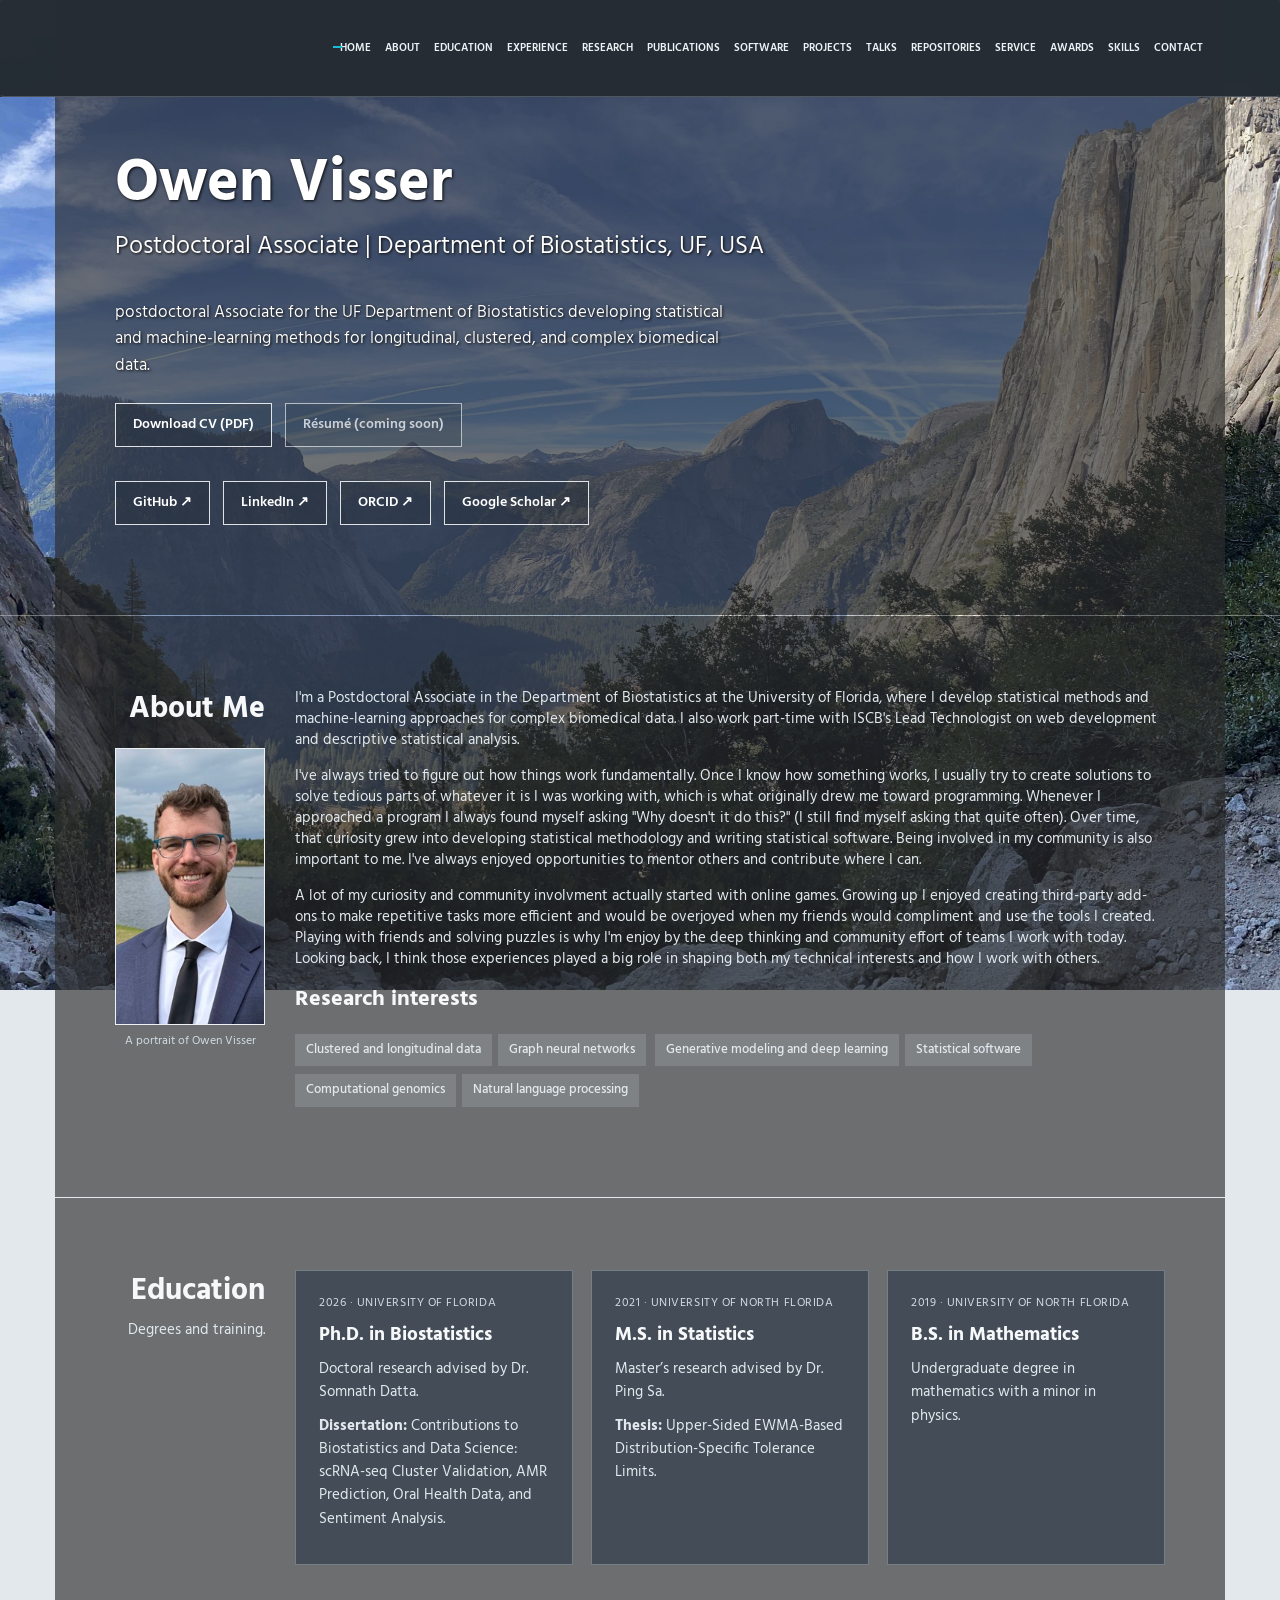
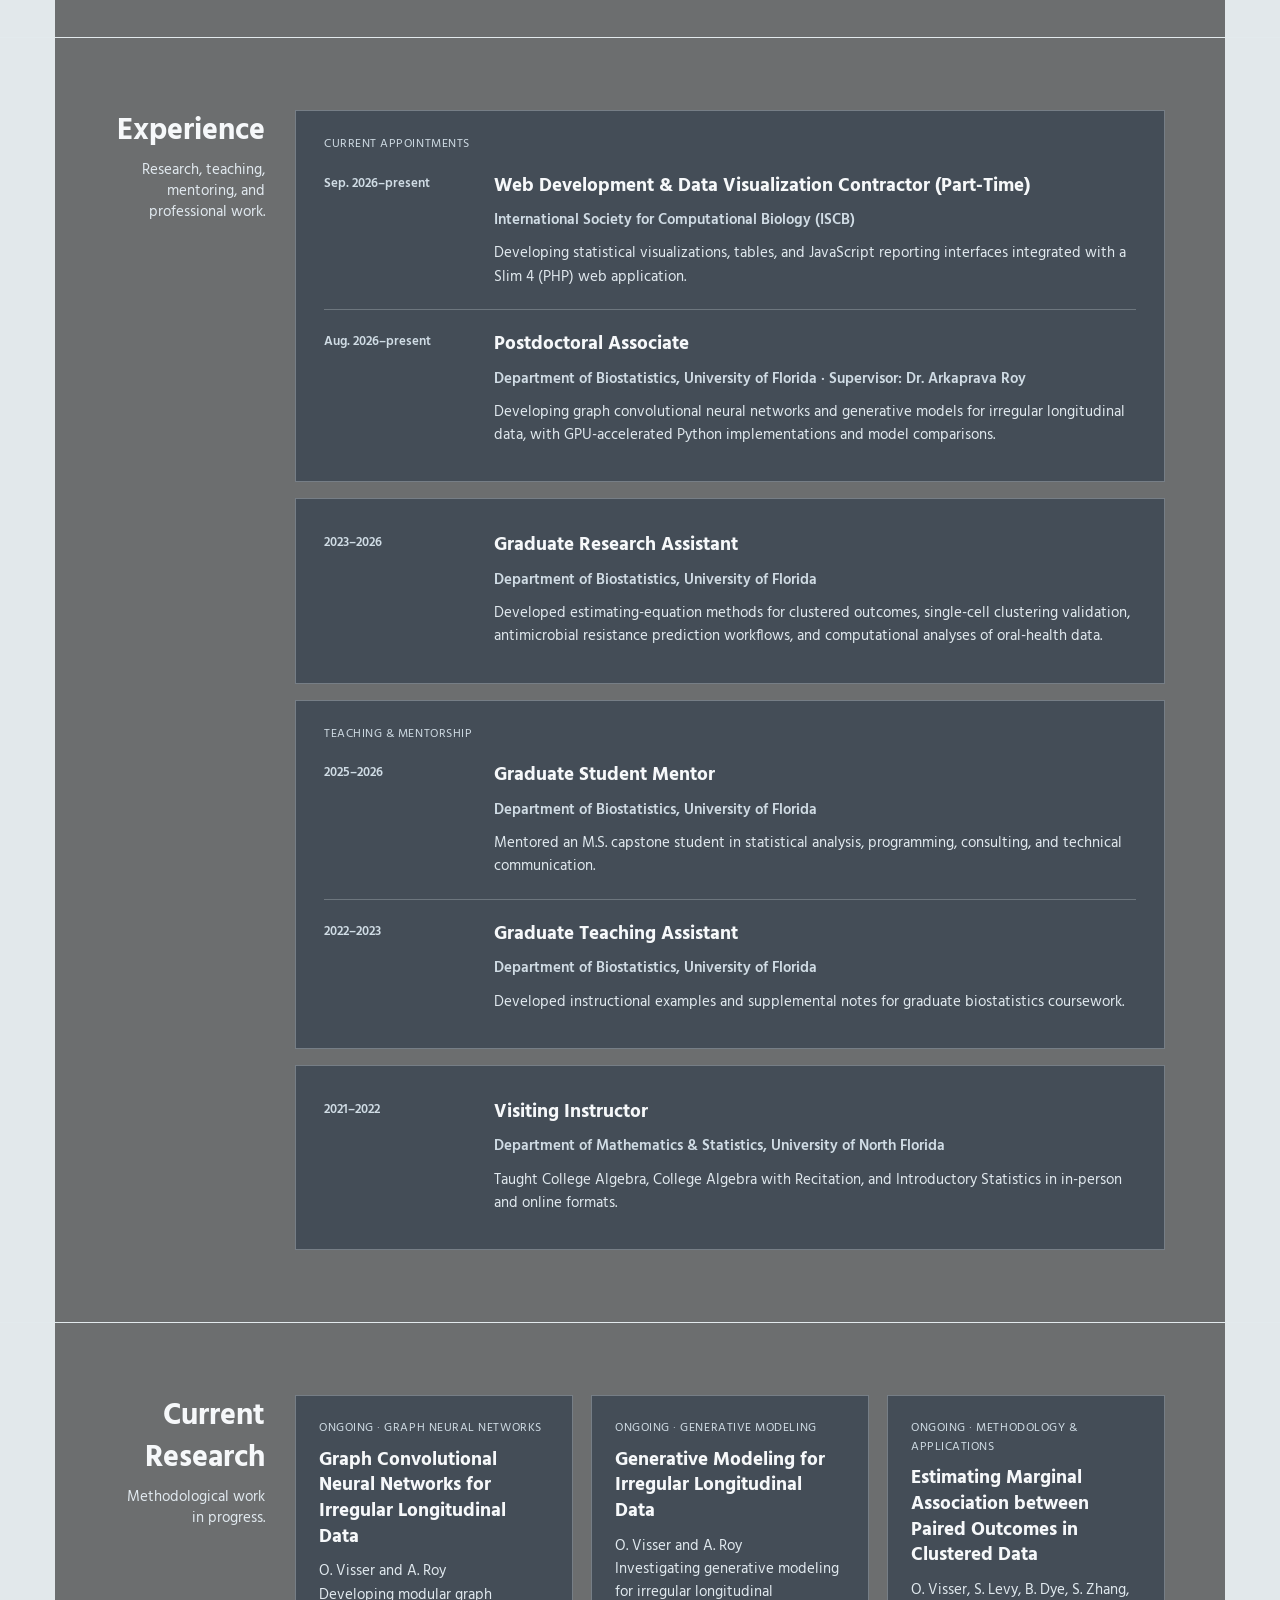
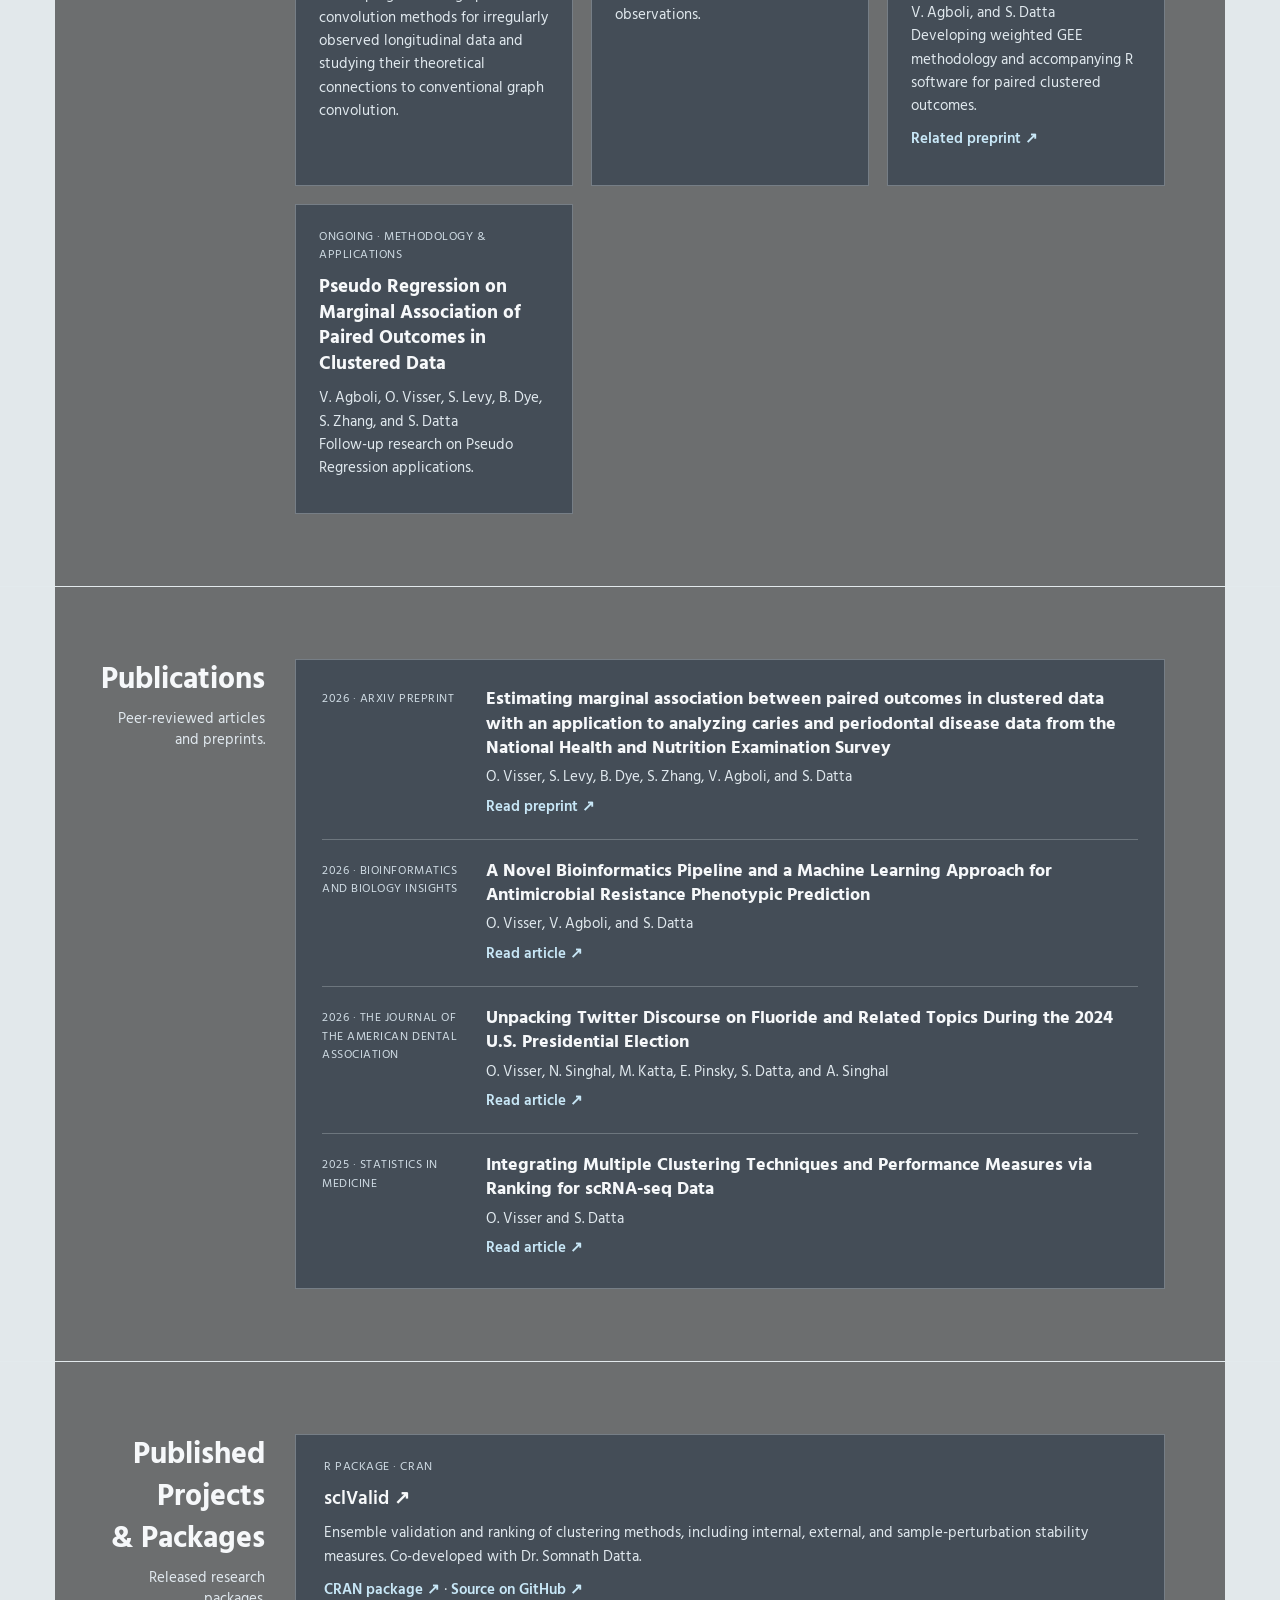
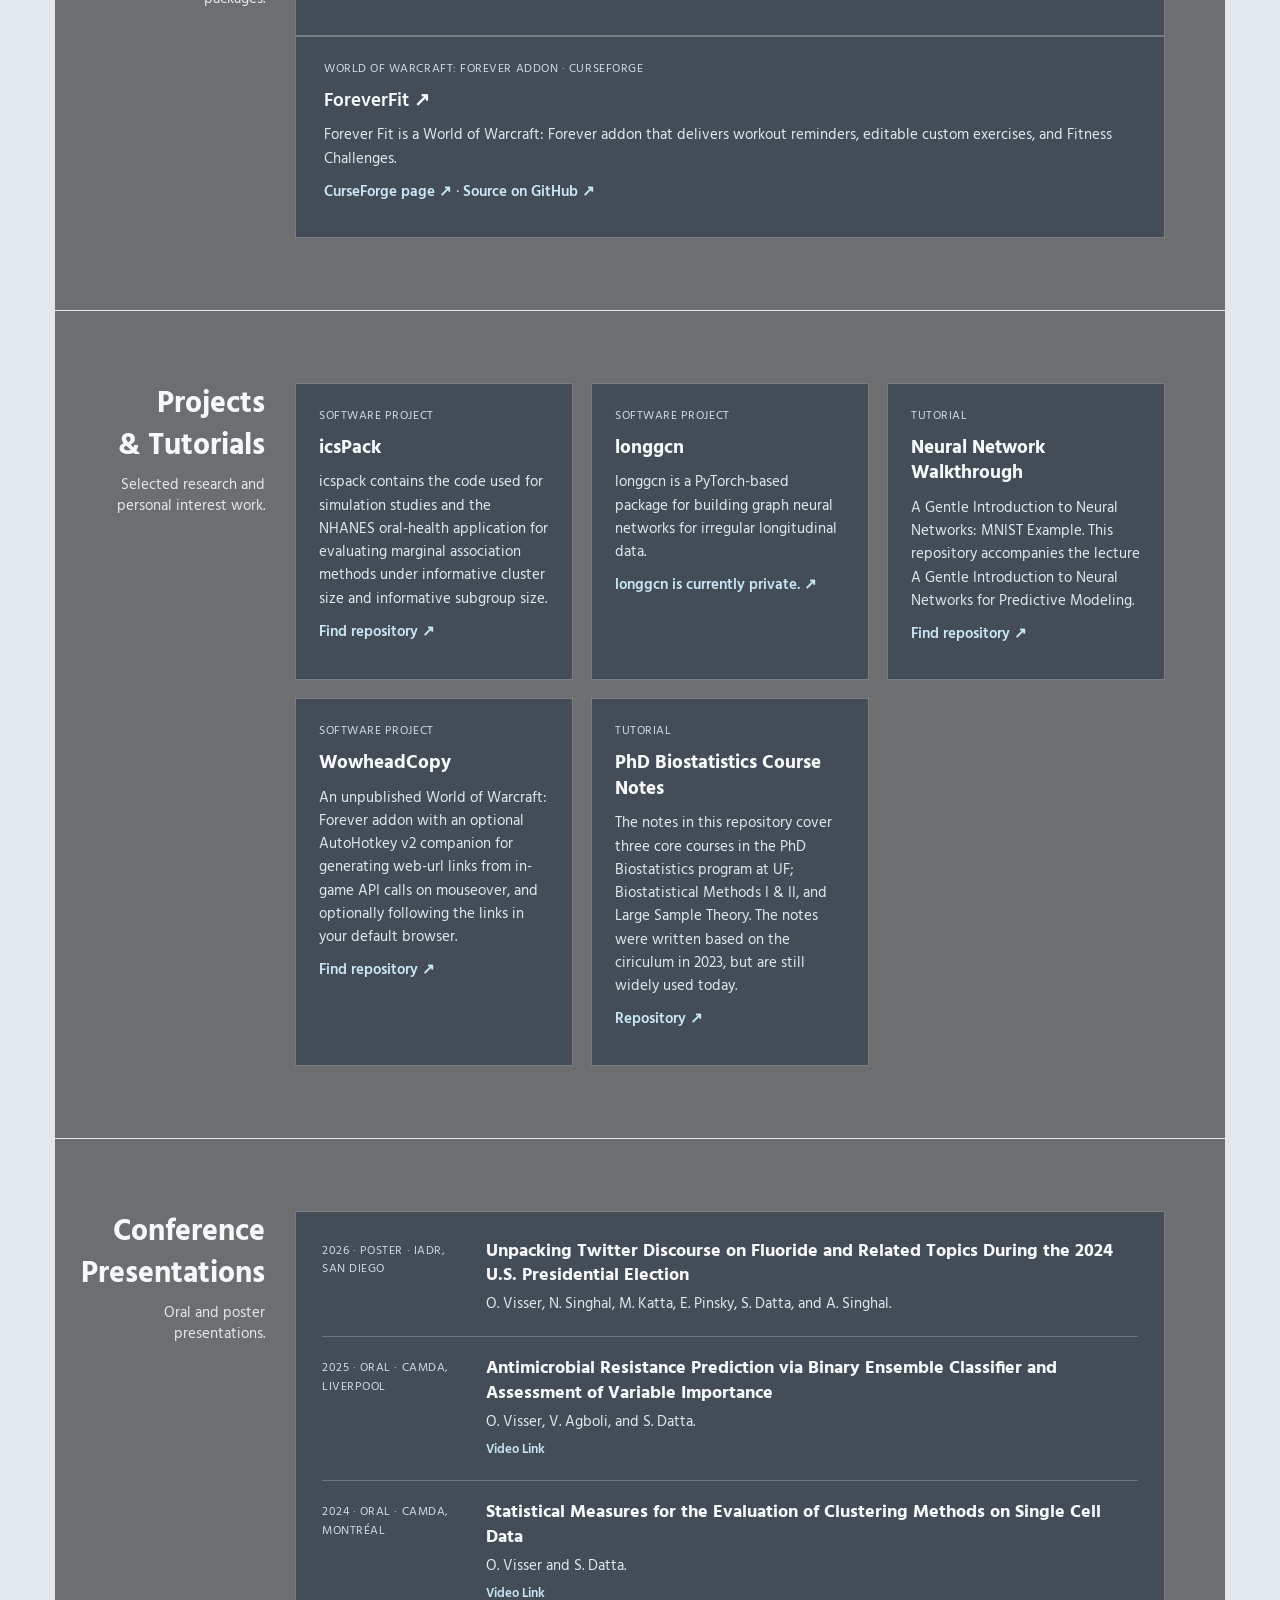
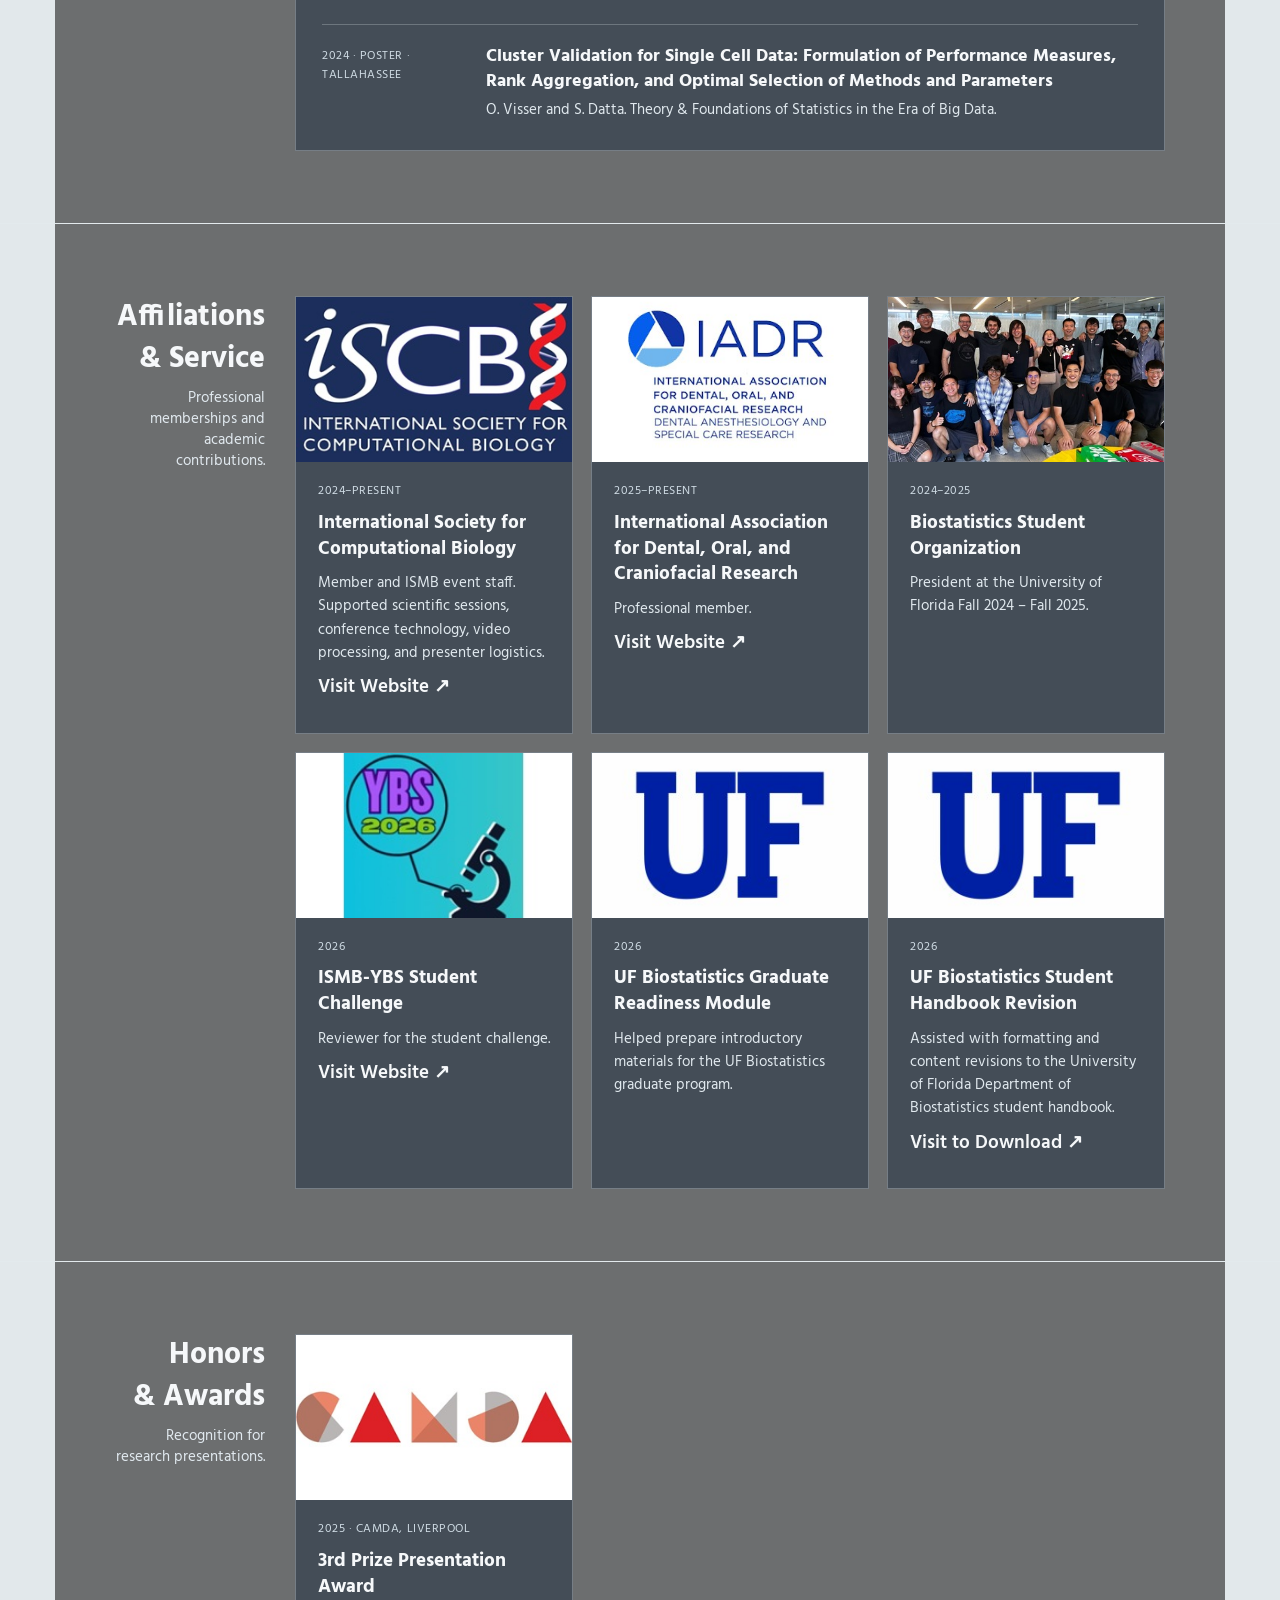
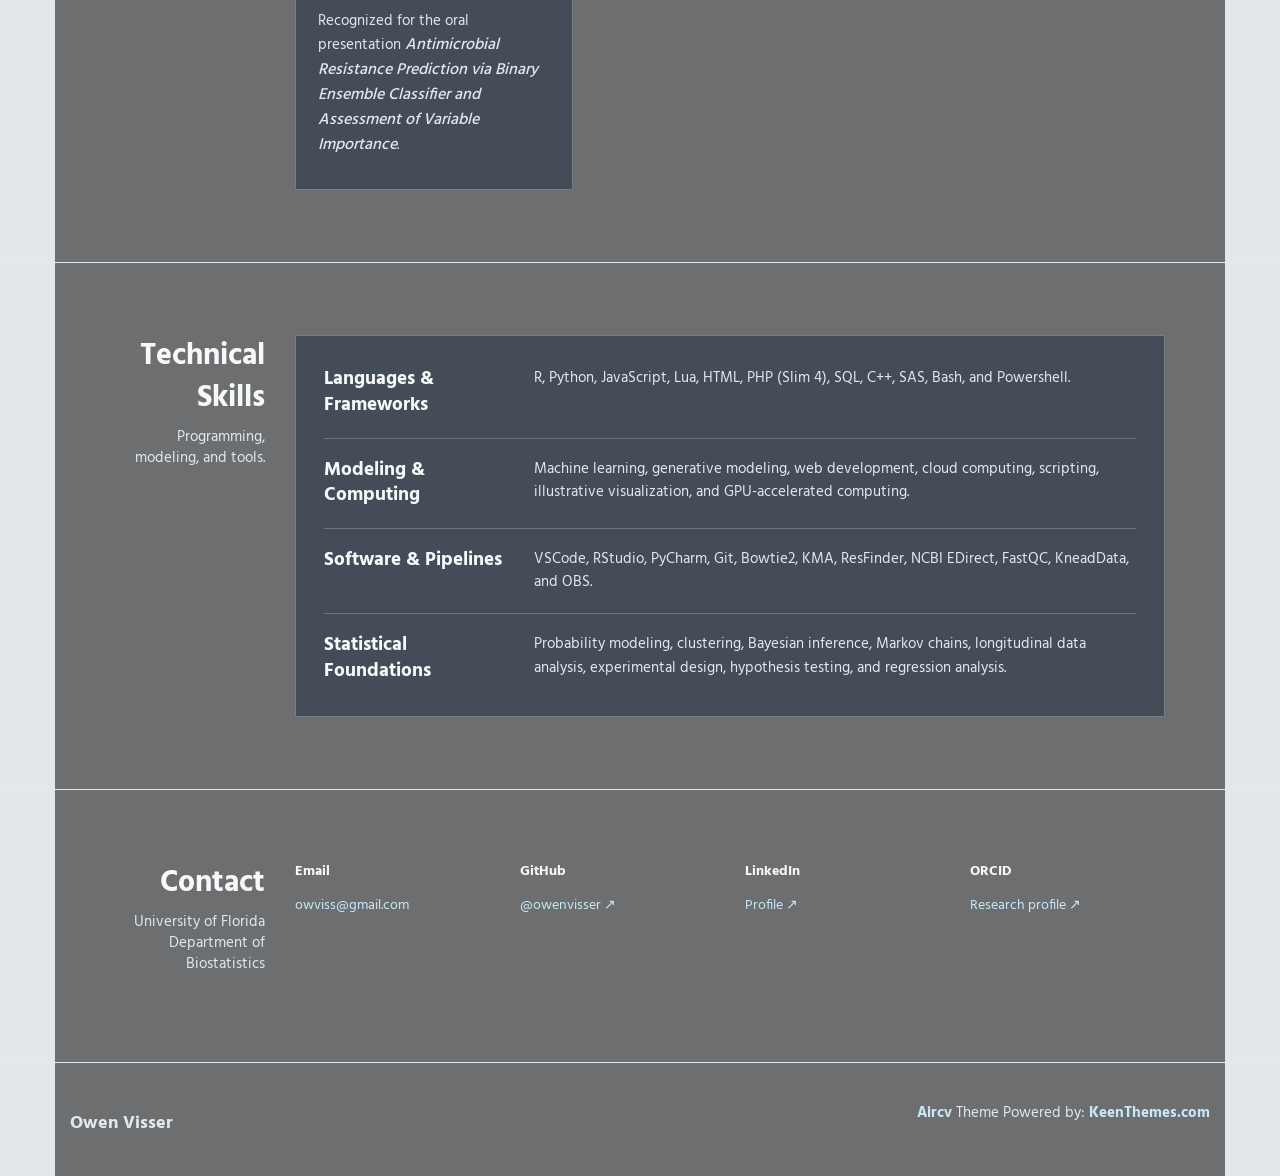
==== commit 71290e98: "readjusted nav bar" ====
--- a/index.html
+++ b/index.html
@@ -379,11 +379,11 @@
                                 <li class="js_nav-item nav-item"><a class="nav-item-child nav-item-hover" href="#about">About</a></li>
                                 <li class="js_nav-item nav-item"><a class="nav-item-child nav-item-hover" href="#education">Education</a></li>
                                 <li class="js_nav-item nav-item"><a class="nav-item-child nav-item-hover" href="#experience">Experience</a></li>
+                                <li class="js_nav-item nav-item"><a class="nav-item-child nav-item-hover" href="#research">Research</a></li>
                                 <li class="js_nav-item nav-item"><a class="nav-item-child nav-item-hover" href="#publications">Publications</a></li>
-                                <li class="js_nav-item nav-item"><a class="nav-item-child nav-item-hover" href="#research">Research</a></li>
-                                <li class="js_nav-item nav-item"><a class="nav-item-child nav-item-hover" href="#presentations">Talks</a></li>
                                 <li class="js_nav-item nav-item"><a class="nav-item-child nav-item-hover" href="#software">Software</a></li>
                                 <li class="js_nav-item nav-item"><a class="nav-item-child nav-item-hover" href="#projects">Projects</a></li>
+                                <li class="js_nav-item nav-item"><a class="nav-item-child nav-item-hover" href="#presentations">Talks</a></li>
                                 <li class="js_nav-item nav-item"><a class="nav-item-child nav-item-hover" href="#repositories">Repositories</a></li>
                                 <li class="js_nav-item nav-item"><a class="nav-item-child nav-item-hover" href="#service">Service</a></li>
                                 <li class="js_nav-item nav-item"><a class="nav-item-child nav-item-hover" href="#awards">Awards</a></li>
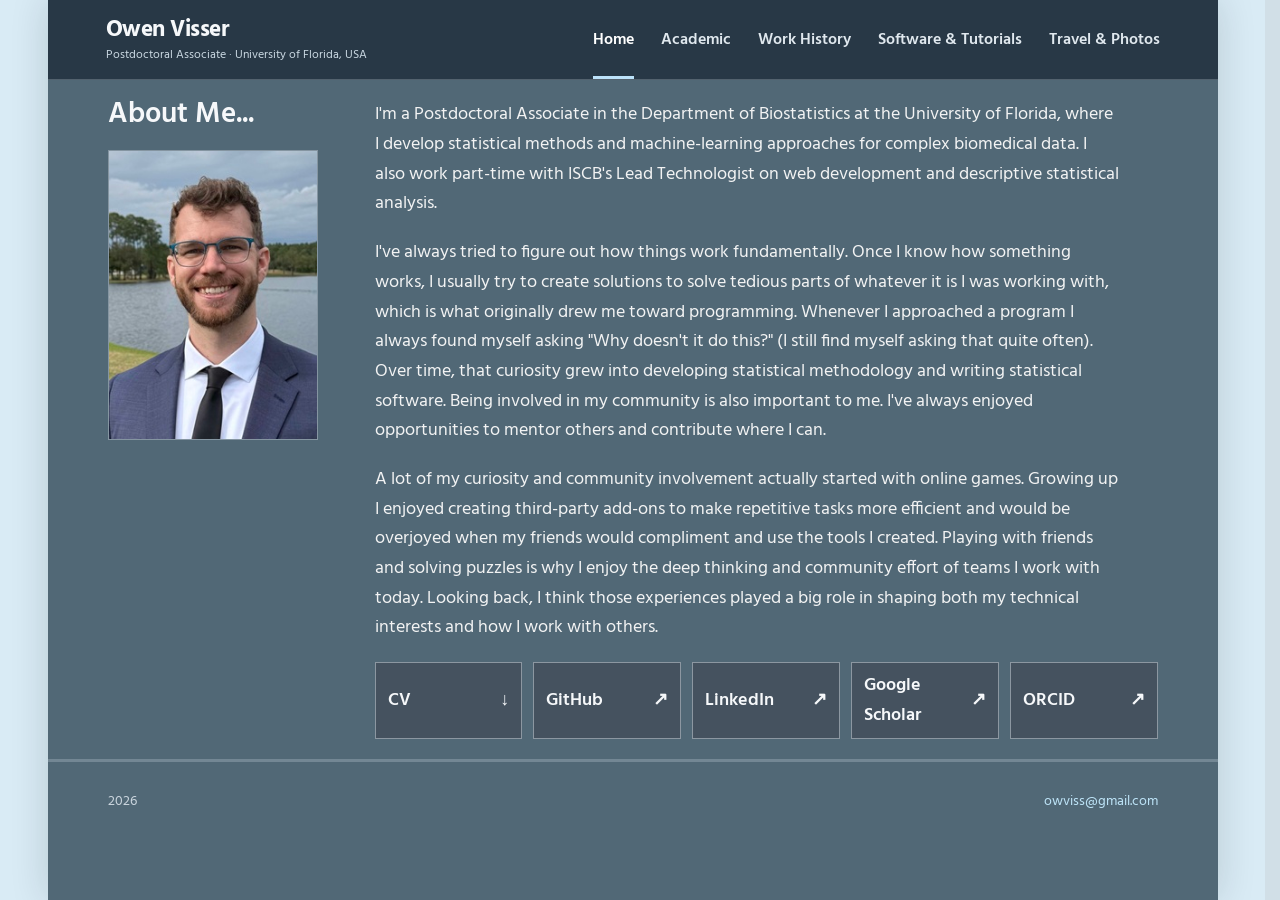
==== commit 6b019faf: "remade the whole dang site" ====
--- a/index.html
+++ b/index.html
@@ -1,1032 +1,100 @@
-<!DOCTYPE html>
-<!-- ==============================
-    Project:        Metronic "Aircv" Frontend Freebie - Responsive HTML Template Based On Twitter Bootstrap 3.3.4
-    Version:        1.0
-    Author:         KeenThemes
-    Primary use:    Corporate, Business Themes.
-    Email:          support@keenthemes.com
-    Follow:         http://www.twitter.com/keenthemes
-    Like:           http://www.facebook.com/keenthemes
-    Website:        http://www.keenthemes.com
-    Premium:        Premium Metronic Admin Theme: http://themeforest.net/item/metronic-responsive-admin-dashboard-template/4021469?ref=keenthemes
-================================== -->
-<html lang="en" class="no-js">
-    <!-- BEGIN HEAD -->
-    <head>
-        <meta charset="utf-8"/>
-        <title>Owen Visser | Biostatistics &amp; Research</title>
-        <meta http-equiv="X-UA-Compatible" content="IE=edge">
-        <meta content="width=device-width, initial-scale=1" name="viewport"/>
-        <meta content="Owen Visser, Ph.D. — postdoctoral biostatistician at the University of Florida. Research in longitudinal and clustered data, machine learning, and statistical software." name="description"/>
-        <meta content="Owen Visser" name="author"/>
+<!doctype html>
+<html lang="en">
 
-        <!-- GLOBAL MANDATORY STYLES -->
-        <link href="https://fonts.googleapis.com/css?family=Hind:300,400,500,600,700" rel="stylesheet" type="text/css">
-        <link href="vendor/simple-line-icons/css/simple-line-icons.css" rel="stylesheet" type="text/css"/>
-        <link href="vendor/bootstrap/css/bootstrap.min.css" rel="stylesheet" type="text/css"/>
+<head>
+  <meta charset="utf-8">
+  <meta name="viewport" content="width=device-width, initial-scale=1">
+  <meta name="description"
+    content="Owen Visser, postdoctoral biostatistician at the University of Florida. Research, software, tutorials, and photography.">
+  <meta name="author" content="Owen Visser">
+  <title>Home | Owen Visser</title>
+  <link rel="preconnect" href="https://fonts.googleapis.com">
+  <link rel="preconnect" href="https://fonts.gstatic.com" crossorigin>
+  <link href="https://fonts.googleapis.com/css2?family=Hind:wght@400;500;600;700&amp;display=swap" rel="stylesheet">
+  <link rel="stylesheet" href="css/site.css">
+</head>
 
-        <!-- PAGE LEVEL PLUGIN STYLES -->
-        <link href="css/animate.css" rel="stylesheet">
+<body>
+  <a class="skip-link" href="#main">Skip to content</a>
+  <div class="site-background" aria-hidden="true"></div>
+  <div class="site-shell">
+    <header class="site-header">
+      <div class="nav-inner">
+        <a class="wordmark" href="index.html">
+          <span class="wordmark-name">Owen Visser</span>
+          <span class="wordmark-subtitle">Postdoctoral Associate · University of Florida, USA</span>
+        </a>
+        <button class="menu-toggle" type="button" aria-label="Toggle navigation" aria-controls="site-nav"
+          aria-expanded="false"><span></span><span></span><span></span></button>
+        <nav class="site-nav" id="site-nav" aria-label="Main navigation">
+          <a href="index.html" aria-current="page">Home</a>
+          <a href="academic.html">Academic</a>
+          <a href="workhistory.html">Work History</a>
+          <a href="software.html">Software & Tutorials</a>
+          <a href="travel.html">Travel & Photos</a>
+        </nav>
+      </div>
+    </header>
+    <main id="main">
 
-        <!-- THEME STYLES -->
-        <link href="css/layout.min.css" rel="stylesheet" type="text/css"/>
+      <section class="section section-about" id="about" aria-labelledby="about-title">
+        <div class="about-grid">
+          <div class="about-aside">
+            <h2 id="about-title">About Me...</h2>
+            <img class="portrait" src="img/portrait.jpg" alt="Portrait of Owen Visser" width="230" height="367">
+          </div>
+          <div class="about-copy">
+            <p>I&#x27;m a Postdoctoral Associate in the Department of Biostatistics at the University of Florida, where
+              I develop statistical methods and machine-learning approaches for complex biomedical data. I also work
+              part-time with ISCB&#x27;s Lead Technologist on web development and descriptive statistical analysis.</p>
+            <p>I&#x27;ve always tried to figure out how things work fundamentally. Once I know how something works, I
+              usually try to create solutions to solve tedious parts of whatever it is I was working with, which is what
+              originally drew me toward programming. Whenever I approached a program I always found myself asking
+              &quot;Why doesn&#x27;t it do this?&quot; (I still find myself asking that quite often). Over time, that
+              curiosity grew into developing statistical methodology and writing statistical software. Being involved in
+              my community is also important to me. I&#x27;ve always enjoyed opportunities to mentor others and
+              contribute where I can.</p>
+            <p>A lot of my curiosity and community involvement actually started with online games. Growing up I enjoyed
+              creating third-party add-ons to make repetitive tasks more efficient and would be overjoyed when my
+              friends would compliment and use the tools I created. Playing with friends and solving puzzles is why I
+              enjoy the deep thinking and community effort of teams I work with today. Looking back, I think those
+              experiences played a big role in shaping both my technical interests and how I work with others.</p>
+            <div class="profile-grid">
+              <a class="profile-button" href="files/Owen_Visser_CV.pdf" download><span>CV</span><span
+                  aria-hidden="true">↓</span></a>
+              <a class="profile-button" href="https://github.com/owenvisser" target="_blank"
+                rel="noopener noreferrer"><span>GitHub</span><span aria-hidden="true">↗</span></a>
+              <a class="profile-button" href="https://linkedin.com/in/owenvisser" target="_blank"
+                rel="noopener noreferrer"><span>LinkedIn</span><span aria-hidden="true">↗</span></a>
+              <a class="profile-button" href="https://scholar.google.com/citations?user=A6KVwVAAAAAJ&amp;hl=en"
+                target="_blank" rel="noopener noreferrer"><span>Google Scholar</span><span
+                  aria-hidden="true">↗</span></a>
+              <a class="profile-button" href="https://orcid.org/0009-0001-4877-0560" target="_blank"
+                rel="noopener noreferrer"><span>ORCID</span><span aria-hidden="true">↗</span></a>
+            </div>
+          </div>
+        </div>
+      </section>
+    </main>
+    <footer class="site-footer">
+      <span>2026</span><a href="mailto:owviss@gmail.com">owviss@gmail.com</a>
+    </footer>
+  </div>
+  <script>
+    const menuButton = document.querySelector('.menu-toggle');
+    const navigation = document.querySelector('.site-nav');
+    menuButton.addEventListener('click', () => {
+      const isOpen = menuButton.getAttribute('aria-expanded') === 'true';
+      menuButton.setAttribute('aria-expanded', String(!isOpen));
+      navigation.classList.toggle('open', !isOpen);
+    });
+    navigation.addEventListener('click', event => {
+      if (event.target.closest('a')) {
+        navigation.classList.remove('open');
+        menuButton.setAttribute('aria-expanded', 'false');
+      }
+    });
+  </script>
+</body>
 
-
-        <!-- AirCV remains the main stylesheet. Site-specific layout lives here. -->
-        <style>
-            #repositories {
-                display: none;
-            }   
-            html { scroll-padding-top: 78px; }
-            .promo-block {
-                padding-top: 155px;
-                padding-bottom: 80px;
-            }
-
-            .promo-block .promo-block-title {
-                font-size: 60px;
-            }
-
-            @media (max-width: 480px) {
-                .promo-block .promo-block-title {
-                    font-size: 36px;
-                }
-            }
-            .promo-block-title { line-height: 1.08; }
-            .hero-summary { max-width: 620px; color: #fff; font-size: 17px; line-height: 1.55; margin: 22px 0; }
-            .hero-links { margin-top: 24px; }
-            .hero-link { display: inline-block; margin: 0 10px 10px 0; padding: 11px 17px; border: 1px solid rgba(255,255,255,.85); color: #fff; background: rgba(30,37,43,.28); font-weight: 600; }
-            .hero-link:hover, .hero-link:focus { background: #fff; color: #3d4752; text-decoration: none; }
-            .hero-link-pending { opacity: .70; cursor: default; }
-            .portrait-placeholder { max-width: 300px; border: 1px solid #edf2f4; background: #e7ecef; }
-            .portrait-placeholder img { display: block; width: 100%; height: 275px; object-fit: cover; }
-            .portrait-note { color: #77828e; max-width: 215px; font-size: 12px; margin-top: 8px; text-align: center; }
-            .about-portrait { display: flex; flex-direction: column; align-items: flex-end; margin-top: 18px; }
-            .about-portrait .portrait-placeholder, .about-portrait .portrait-note { width: 100%; }
-            .research-topics { list-style: none; padding-left: 0; margin-top: 18px; }
-            .research-topics li { display: inline-block; padding: 7px 11px; margin: 0 6px 8px 0; background: #edf2f4; color: #505b65; font-size: 13px; }
-            .section-heading p { margin-top: 8px; }
-            .content-lg { padding-top: 72px; padding-bottom: 72px; }
-            .site-grid { display: grid; grid-template-columns: repeat(3, minmax(0, 1fr)); gap: 18px; }
-            .site-grid.three-col { grid-template-columns: repeat(3, minmax(0, 1fr)); }
-            .site-card { background: #fff; padding: 23px; min-width: 0; }
-            .site-card h3 { font-size: 19px; line-height: 1.35; margin: 8px 0 10px; }
-            .site-card p { line-height: 1.55; margin-bottom: 10px; }
-            .site-card { overflow-wrap: anywhere; }
-            .experience-list { display: flex; flex-direction: column; gap: 16px; }
-            .experience-card { padding: 24px 28px; }
-            .experience-entry { display: grid; grid-template-columns: 150px minmax(0, 1fr); gap: 20px; padding: 10px 0; }
-            .experience-entry + .experience-entry { border-top: 1px solid #e2e9ed; padding-top: 22px; margin-top: 10px; }
-            .experience-date { color: #697784; font-size: 13px; font-weight: 600; line-height: 1.6; }
-            .experience-entry h3 { margin-top: 0; }
-            .experience-entry p:last-child { margin-bottom: 0; }
-            .skills-card { padding: 12px 28px; }
-            .skill-row { display: grid; grid-template-columns: 190px minmax(0, 1fr); gap: 20px; padding: 19px 0; }
-            .skill-row + .skill-row { border-top: 1px solid #e2e9ed; }
-            .skill-row h3 { margin: 0; }
-            .skill-row p { margin: 0; }
-            .site-card ul { padding-left: 20px; margin-bottom: 0; }
-            .site-card li { margin-bottom: 5px; }
-            .on-white .site-card {
-                background: #ffffff;
-                border: 1px solid #dce3e7;
-            }
-            .item-meta { color: #697784; font-size: 12px; text-transform: uppercase; letter-spacing: .045em; line-height: 1.5; }
-            .item-subtitle { font-weight: 600; color: #596574; }
-            .site-card a { font-weight: 600; }
-            .service-photo { display: block; width: 100%; height: 165px; object-fit: cover; background: #e7ecef; }
-            .photo-card { padding: 0; overflow: hidden; }
-            .photo-card .card-body { padding: 20px 22px 22px; }
-            .image-note { font-size: 11px; color: #87919b; }
-            .project-image { display: block; width: 100%; height: 190px; object-fit: cover; background: #e7ecef; }
-            .highlight { color: #536a78; font-weight: 600; }
-            .presentation-note { color: #8c969e; font-size: 13px; }
-            .repo-languages { margin-bottom: 10px; }
-            .repo-language { display: inline-block; padding: 3px 8px; margin: 0 5px 5px 0; background: #e5edf1; color: #4d6472; font-size: 12px; }
-            .site-card .repo-links a { display: inline-block; margin-right: 15px; }
-            .repo-status { font-size: 13px; color: #64717b; margin-bottom: 16px; }
-            .footer-name { display: inline-block; padding-top: 8px; font-size: 18px; font-weight: 700; }
-            @media (min-width: 768px) {
-                .header .navbar-nav-right { display: flex; flex-wrap: nowrap; justify-content: flex-end; float: none; }
-                .header .navbar-nav > li { float: none; flex: 0 0 auto; }
-                .header .nav-collapse { overflow-x: auto !important; overflow-y: hidden; }
-                .header .nav-item-child { font-size: 11px; padding-left: 7px !important; padding-right: 7px !important; white-space: nowrap; }
-            }
-            @media (max-width: 991px) {
-                .site-grid, .site-grid.three-col { grid-template-columns: repeat(2, minmax(0, 1fr)); }
-            }
-            @media (max-width: 767px) {
-                .promo-block { padding-top: 115px; padding-bottom: 60px; }
-                .content-lg { padding-top: 52px; padding-bottom: 52px; }
-                .portrait-placeholder { max-width: 165px; }
-                .portrait-placeholder img { height: 188px; }
-                .about-portrait { align-items: flex-start; }
-                .portrait-note { text-align: left; }
-                .experience-card, .skills-card { padding: 20px; }
-                .experience-entry, .skill-row { grid-template-columns: 1fr; gap: 6px; }
-                .site-grid, .site-grid.three-col { grid-template-columns: 1fr; }
-            }
-
-            /* Left section headings stay on one line, extending left as needed. */
-            .section-heading { text-align: right; overflow: visible; }
-            .section-heading h2 { text-align: right; white-space: nowrap; }
-            .profile-links { display: flex; flex-wrap: wrap; gap: 9px; margin-top: 18px; }
-            .profile-link { display: inline-block; padding: 9px 13px; background: #edf2f4; color: #4d6472; font-weight: 600; }
-            .profile-link:hover, .profile-link:focus { background: #dbe5ea; text-decoration: none; }
-            .record-list { padding: 8px 26px; }
-            .record-row { display: grid; grid-template-columns: 145px minmax(0, 1fr); gap: 19px; padding: 20px 0; }
-            .record-row + .record-row { border-top: 1px solid #e2e9ed; }
-            .record-row .item-meta { margin: 2px 0 0; }
-            .record-row h3 { margin: 0 0 5px; font-size: 18px; }
-            .record-row p { margin: 0 0 6px; }
-            .record-detail p:last-child { margin-bottom: 0; }
-            .software-feature { padding: 23px 28px; }
-            .software-feature h3 { margin: 5px 0 10px; }
-            .repo-grid { gap: 12px; }
-            .repo-card { padding: 15px 19px; min-height: 78px; }
-            .repo-card h3 { font-size: 16px; line-height: 1.3; margin: 0 0 6px; }
-            .repo-card .repo-meta { color: #697784; font-size: 12px; margin: 0; }
-            @media (max-width: 767px) {
-                .section-heading, .section-heading h2 { text-align: left; white-space: normal; }
-                .record-row { grid-template-columns: 1fr; gap: 5px; }
-                .record-list { padding: 10px 20px; }
-            }
-            /* Dark outline around homepage text */
-            .promo-block .promo-block-title,
-            .promo-block .promo-block-text,
-            .promo-block .hero-summary {
-                color: #fff;
-                -webkit-text-stroke: 0.1px rgba(0, 0, 0, 0.85);
-                text-shadow: 1px 1px 3px rgba(0, 0, 0, 0.9);
-            }
-            /* Dark overlay across the central homepage column */
-            .promo-block {
-                position: relative;
-            }
-
-            .promo-block::before {
-                content: "";
-                position: absolute;
-                top: 0;
-                bottom: 0;
-                left: 50%;
-                transform: translateX(-50%);
-                width: 1170px;
-                max-width: 100%;
-                background: rgba(45, 45, 45, 0.65);
-                pointer-events: none;
-            }
-            /* Consistent borders for all cards */
-            .on-white .site-card,
-            .bg-color-sky-light .site-card {
-                border: 1px solid #dce3e7;
-            }
-
-            /* Thin horizontal divider between sections */
-            section[id] {
-                border-bottom: 1px solid #dce3e7;
-            }
-            /* Keep homepage content above the overlay */
-            .promo-block > .container {
-                position: relative;
-                z-index: 1;
-                padding-left: 60px;
-                padding-right: 60px;
-            }
-
-            /* Restore white text without individual backgrounds */
-            .promo-block .promo-block-divider {
-                display: block;
-                background: transparent;
-                padding: 0;
-                border: none !important;
-                box-shadow: none !important;
-            }
-
-            .promo-block .promo-block-title,
-            .promo-block .promo-block-text,
-            .promo-block .hero-summary {
-                color: #fff;
-            }
-
-            .promo-block .hero-summary {
-                display: block;
-                background: transparent;
-                padding: 0;
-            }
-
-            /* Match the central column width on smaller screens */
-            @media (min-width: 992px) and (max-width: 1199px) {
-                .promo-block::before {
-                    width: 970px;
-                }
-            }
-
-            @media (min-width: 768px) and (max-width: 991px) {
-                .promo-block::before {
-                    width: 750px;
-                }
-            }
-            /* One background image for the entire page; replace this path when ready. */
-            body {
-                position: relative;
-                isolation: isolate;
-                background-color: #e2e8eb;
-            }
-            .site-background {
-                position: fixed;
-                inset: -50px 0;
-                z-index: -1;
-                pointer-events: none;
-                background: url("img/Landscape.jpg") center center / cover no-repeat;
-                transform: translate3d(0, 40px, 0);
-                will-change: transform;
-            }
-            /* The photograph stays continuous behind all sections. */
-            .promo-block,
-            section[id] {
-                background: transparent !important;
-            }
-            /* Unified dark backer; change the final value to adjust opacity. */
-            section[id] > .container.content-lg,
-            .footer > .container {
-                background: rgba(45, 45, 45, 0.65);
-            }
-            section[id] > .container.content-lg {
-                padding-left: 60px;
-                padding-right: 60px;
-            }
-
-            /* Muted, translucent cards and brighter text. */
-            section[id] .site-card {
-                background: rgba(62, 72, 82, 0.88);
-                border: 1px solid rgba(230, 238, 244, 0.30);
-            }
-            section[id] > .container.content-lg,
-            section[id] > .container.content-lg p,
-            section[id] > .container.content-lg li {
-                color: #e1e9ef;
-            }
-            section[id] > .container.content-lg h2,
-            section[id] > .container.content-lg h3,
-            section[id] > .container.content-lg h5,
-            section[id] .site-card h3 a {
-                color: #f6f8fa;
-            }
-            section[id] .site-card p,
-            section[id] .site-card li {
-                color: #e4ebf0;
-            }
-            section[id] > .container.content-lg .item-meta,
-            section[id] > .container.content-lg .experience-date,
-            section[id] > .container.content-lg .item-subtitle,
-            section[id] > .container.content-lg .repo-meta,
-            section[id] > .container.content-lg .repo-status,
-            section[id] > .container.content-lg .portrait-note,
-            section[id] > .container.content-lg .presentation-note,
-            section[id] > .container.content-lg .image-note {
-                color: #d0dce5;
-            }
-            section[id] em,
-            section[id] strong {
-                color: inherit;
-            }
-            section[id] a,
-            .footer a {
-                color: #c8e7f7;
-            }
-            section[id] a:hover,
-            section[id] a:focus,
-            .footer a:hover,
-            .footer a:focus {
-                color: #ffffff;
-            }
-            section[id] .research-topics li,
-            section[id] .profile-link,
-            section[id] .repo-language {
-                background: rgba(235, 242, 248, 0.15);
-                color: #edf3f7;
-            }
-            section[id] .profile-link:hover,
-            section[id] .profile-link:focus {
-                background: rgba(235, 242, 248, 0.25);
-            }
-            section[id],
-            section[id] .experience-entry + .experience-entry,
-            section[id] .skill-row + .skill-row,
-            section[id] .record-row + .record-row {
-                border-color: rgba(230, 238, 244, 0.25);
-            }
-
-            /* Match the navigation and footer to the subdued palette. */
-            .header,
-            .header .navbar,
-            .page-on-scroll .header .navbar {
-                background: rgba(38, 45, 52, 0.93);
-            }
-            .header .navbar {
-                border-bottom-color: rgba(230, 238, 244, 0.22);
-            }
-            .header .nav-item-child,
-            .page-on-scroll .header .nav-item-child {
-                color: #ecf2f6;
-            }
-            .header .nav-item-child:hover,
-            .header .nav-item-child:focus {
-                color: #ffffff;
-            }
-            .header .navbar-toggle .toggle-icon,
-            .header .navbar-toggle .toggle-icon:before,
-            .header .navbar-toggle .toggle-icon:after {
-                background: #ecf2f6;
-            }
-            .footer .footer-name,
-            .footer p {
-                color: #e1e9ef;
-            }
-            @media (prefers-reduced-motion: reduce) {
-                .site-background { transform: none !important; }
-            }
-            /* Horizontal divider above About Me */
-            #about {
-                border-top: 1px solid rgba(255, 255, 255, 0.35);
-            }
-        </style>
-
-        <!-- Favicon -->
-        <link rel="shortcut icon" href="favicon.ico"/>
-    </head>
-    <!-- END HEAD -->
-
-    <!-- BODY -->
-    <body id="body" data-spy="scroll" data-target=".header">
-        <div class="site-background" aria-hidden="true"></div>
-
-
-        <!--========== HEADER ==========-->
-        <header class="header navbar-fixed-top">
-            <nav class="navbar" role="navigation">
-                <div class="container">
-                    <div class="menu-container js_nav-item">
-                        <button type="button" class="navbar-toggle" data-toggle="collapse" data-target=".nav-collapse" aria-label="Toggle navigation">
-                            <span class="sr-only">Toggle navigation</span><span class="toggle-icon"></span>
-                        </button>
-                    </div>
-                    <div class="collapse navbar-collapse nav-collapse">
-                        <div class="menu-container">
-                            <ul class="nav navbar-nav navbar-nav-right">
-                                <li class="js_nav-item nav-item"><a class="nav-item-child nav-item-hover" href="#body">Home</a></li>
-                                <li class="js_nav-item nav-item"><a class="nav-item-child nav-item-hover" href="#about">About</a></li>
-                                <li class="js_nav-item nav-item"><a class="nav-item-child nav-item-hover" href="#education">Education</a></li>
-                                <li class="js_nav-item nav-item"><a class="nav-item-child nav-item-hover" href="#experience">Experience</a></li>
-                                <li class="js_nav-item nav-item"><a class="nav-item-child nav-item-hover" href="#research">Research</a></li>
-                                <li class="js_nav-item nav-item"><a class="nav-item-child nav-item-hover" href="#publications">Publications</a></li>
-                                <li class="js_nav-item nav-item"><a class="nav-item-child nav-item-hover" href="#software">Software</a></li>
-                                <li class="js_nav-item nav-item"><a class="nav-item-child nav-item-hover" href="#projects">Projects</a></li>
-                                <li class="js_nav-item nav-item"><a class="nav-item-child nav-item-hover" href="#presentations">Talks</a></li>
-                                <li class="js_nav-item nav-item"><a class="nav-item-child nav-item-hover" href="#repositories">Repositories</a></li>
-                                <li class="js_nav-item nav-item"><a class="nav-item-child nav-item-hover" href="#service">Service</a></li>
-                                <li class="js_nav-item nav-item"><a class="nav-item-child nav-item-hover" href="#awards">Awards</a></li>
-                                <li class="js_nav-item nav-item"><a class="nav-item-child nav-item-hover" href="#skills">Skills</a></li>
-                                <li class="js_nav-item nav-item"><a class="nav-item-child nav-item-hover" href="#contact">Contact</a></li>
-                            </ul>
-                        </div>
-                    </div>
-                </div>
-            </nav>
-        </header>
-        <!--========== END HEADER ==========-->
-
-
-        <!--========== HOMEPAGE ==========-->
-        <!-- The shared page background is defined by .site-background above. -->
-        <div class="promo-block">
-            <div class="container">
-                <div class="row"><div class="col-sm-9">
-                    <div class="promo-block-divider">
-                        <h1 class="promo-block-title">Owen Visser</h1>
-                        <p class="promo-block-text">Postdoctoral Associate | Department of Biostatistics, UF, USA</p>
-                    </div>
-                    <p class="hero-summary">postdoctoral Associate for the UF Department of Biostatistics developing statistical and machine-learning methods for longitudinal, clustered, and complex biomedical data.</p>
-                    <div class="hero-links">
-                        <a class="hero-link" href="files/Owen_Visser_CV.pdf" download>Download CV (PDF)</a>
-                        <!-- DOCUMENT TODO: Add files/Owen_Visser_Resume.pdf, then replace this span with a download link. -->
-                        <span class="hero-link hero-link-pending" title="Résumé PDF has not been added yet">Résumé (coming soon)</span>
-                    </div>
-                    <div class="hero-links">
-                        <a class="hero-link" href="https://github.com/owenvisser" target="_blank" rel="noopener noreferrer">GitHub ↗</a>
-                        <a class="hero-link" href="https://linkedin.com/in/owenvisser" target="_blank" rel="noopener noreferrer">LinkedIn ↗</a>
-                        <a class="hero-link" href="https://orcid.org/0009-0001-4877-0560" target="_blank" rel="noopener noreferrer">ORCID ↗</a>
-                        <a class="hero-link" href="https://scholar.google.com/citations?user=A6KVwVAAAAAJ&hl=en" target="_blank" rel="noopener noreferrer">Google Scholar ↗</a>
-                    </div>
-                </div></div>
-            </div>
-        </div>
-        <!--========== END HOMEPAGE ==========-->
-
-        <!--========== PAGE LAYOUT ==========-->
-        <!-- About -->
-        <section id="about" class="on-white">
-            <div class="container content-lg"><div class="row">
-                <div class="col-sm-2 sm-margin-b-30">
-                    <div class="text-right sm-text-left section-heading"><h2 class="margin-b-0">About Me</h2></div>
-                    <div class="about-portrait">
-                        <!-- IMAGE TODO: Replace this src with img/profile.jpg when you add your portrait. -->
-                        <div class="portrait-placeholder"><img src="img/portrait.jpg" alt="Placeholder for Owen Visser portrait"></div>
-                        <p class="portrait-note">A portrait of Owen Visser</p>
-                    </div>
-                </div>
-                <div class="col-sm-10">
-                    <p>I'm a Postdoctoral Associate in the Department of Biostatistics at the University of Florida, where I develop statistical methods and machine-learning approaches for complex biomedical data. I also work part-time with ISCB's Lead Technologist on web development and descriptive statistical analysis.</p>
-
-                    <p>I've always tried to figure out how things work fundamentally. Once I know how something works, I usually try to create solutions to solve tedious parts of whatever it is I was working with, which is what originally drew me toward programming. Whenever I approached a program I always found myself asking "Why doesn't it do this?" (I still find myself asking that quite often). Over time, that curiosity grew into developing statistical methodology and writing statistical software. Being involved in my community is also important to me. I've always enjoyed opportunities to mentor others and contribute where I can.<p/>
-
-                    <p>A lot of my curiosity and community involvment actually started with online games. Growing up I enjoyed creating third-party add-ons to make repetitive tasks more efficient and would be overjoyed when my friends would compliment and use the tools I created. Playing with friends and solving puzzles is why I'm enjoy by the deep thinking and community effort of teams I work with today. Looking back, I think those experiences played a big role in shaping both my technical interests and how I work with others.</p>
-                    <h3>Research interests</h3>
-                    <ul class="research-topics">
-                        <li>Clustered and longitudinal data</li><li>Graph neural networks</li>
-                        <li>Generative modeling and deep learning</li><li>Statistical software</li>
-                        <li>Computational genomics</li><li>Natural language processing</li>
-                    </ul>
-                </div>
-            </div></div>
-        </section>
-        <!-- End About -->
-
-        <!-- Education -->
-        <section id="education" class="bg-color-sky-light">
-            <div class="container content-lg"><div class="row">
-                <div class="col-sm-2 sm-margin-b-30"><div class="text-right sm-text-left section-heading">
-                    <h2 class="margin-b-0">Education</h2><p>Degrees and training.</p>
-                </div></div>
-                <div class="col-sm-10"><div class="site-grid">
-                    <article class="site-card ">
-                        <p class="item-meta">2026 · University of Florida</p>
-                        <h3>Ph.D. in Biostatistics</h3>
-                        <p>Doctoral research advised by Dr. Somnath Datta.</p><p><strong>Dissertation:</strong> Contributions to Biostatistics and Data Science: scRNA-seq Cluster Validation, AMR Prediction, Oral Health Data, and Sentiment Analysis.</p>
-                        
-                    </article>
-                    <article class="site-card ">
-                        <p class="item-meta">2021 · University of North Florida</p>
-                        <h3>M.S. in Statistics</h3>
-                        <p>Master’s research advised by Dr. Ping Sa.</p><p><strong>Thesis:</strong> Upper-Sided EWMA-Based Distribution-Specific Tolerance Limits.</p>
-                        
-                    </article>
-                    <article class="site-card ">
-                        <p class="item-meta">2019 · University of North Florida</p>
-                        <h3>B.S. in Mathematics</h3>
-                        <p>Undergraduate degree in mathematics with a minor in physics.</p>
-                        
-                    </article>
-                </div>
-                </div>
-            </div></div>
-        </section>
-        <!-- End Education -->
-
-        <!-- Experience -->
-        <section id="experience" class="on-white">
-            <div class="container content-lg"><div class="row">
-                <div class="col-sm-2 sm-margin-b-30"><div class="text-right sm-text-left section-heading">
-                    <h2 class="margin-b-0">Experience</h2><p>Research, teaching, mentoring, and professional work.</p>
-                </div></div>
-                <div class="col-sm-10"><div class="experience-list">
-                    <article class="site-card experience-card">
-                        <p class="item-meta">Current appointments</p>
-                        <div class="experience-entry">
-                            <div class="experience-date">Sep. 2026–present</div>
-                            <div>
-                                <h3>Web Development &amp; Data Visualization Contractor (Part-Time)</h3>
-                                <p class="item-subtitle">International Society for Computational Biology (ISCB)</p>
-                                <p>Developing statistical visualizations, tables, and JavaScript reporting interfaces integrated with a Slim 4 (PHP) web application.</p>
-                            </div>
-                        </div>
-                        <div class="experience-entry">
-                            <div class="experience-date">Aug. 2026–present</div>
-                            <div>
-                                <h3>Postdoctoral Associate</h3>
-                                <p class="item-subtitle">Department of Biostatistics, University of Florida · Supervisor: Dr. Arkaprava Roy</p>
-                                <p>Developing graph convolutional neural networks and generative models for irregular longitudinal data, with GPU-accelerated Python implementations and model comparisons.</p>
-                            </div>
-                        </div>
-                    </article>
-                    <article class="site-card experience-card">
-                        <div class="experience-entry">
-                            <div class="experience-date">2023–2026</div>
-                            <div>
-                                <h3>Graduate Research Assistant</h3>
-                                <p class="item-subtitle">Department of Biostatistics, University of Florida</p>
-                                <p>Developed estimating-equation methods for clustered outcomes, single-cell clustering validation, antimicrobial resistance prediction workflows, and computational analyses of oral-health data.</p>
-                            </div>
-                        </div>
-                    </article>
-                    <article class="site-card experience-card">
-                        <p class="item-meta">Teaching &amp; Mentorship</p>
-                        <div class="experience-entry">
-                            <div class="experience-date">2025–2026</div>
-                            <div>
-                                <h3>Graduate Student Mentor</h3>
-                                <p class="item-subtitle">Department of Biostatistics, University of Florida</p>
-                                <p>Mentored an M.S. capstone student in statistical analysis, programming, consulting, and technical communication.</p>
-                            </div>
-                        </div>
-                        <div class="experience-entry">
-                            <div class="experience-date">2022–2023</div>
-                            <div>
-                                <h3>Graduate Teaching Assistant</h3>
-                                <p class="item-subtitle">Department of Biostatistics, University of Florida</p>
-                                <p>Developed instructional examples and supplemental notes for graduate biostatistics coursework.</p>
-                            </div>
-                        </div>
-                    </article>
-                    <article class="site-card experience-card">
-                        <div class="experience-entry">
-                            <div class="experience-date">2021–2022</div>
-                            <div>
-                                <h3>Visiting Instructor</h3>
-                                <p class="item-subtitle">Department of Mathematics &amp; Statistics, University of North Florida</p>
-                                <p>Taught College Algebra, College Algebra with Recitation, and Introductory Statistics in in-person and online formats.</p>
-                            </div>
-                        </div>
-                    </article>
-                </div></div>
-            </div></div>
-        </section>
-        <!-- End Experience -->
-
-        <!-- Ongoing Research -->
-        <section id="research" class="on-white">
-            <div class="container content-lg"><div class="row">
-                <div class="col-sm-2 sm-margin-b-30"><div class="text-right sm-text-left section-heading">
-                    <h2 class="margin-b-0">Current <br/> Research</h2><p>Methodological work in progress.</p>
-                </div></div>
-                <div class="col-sm-10"><div class="site-grid">
-                    <article class="site-card ">
-                        <p class="item-meta">Ongoing · Graph neural networks</p>
-                        <h3>Graph Convolutional Neural Networks for Irregular Longitudinal Data</h3>
-                        <p>O. Visser and A. Roy <br/> Developing modular graph convolution methods for irregularly observed longitudinal data and studying their theoretical connections to conventional graph convolution.</p>
-                        
-                    </article>
-                    <article class="site-card ">
-                        <p class="item-meta">Ongoing · Generative modeling</p>
-                        <h3>Generative Modeling for Irregular Longitudinal Data</h3>
-                        <p>O. Visser and A. Roy <br/> Investigating generative modeling for irregular longitudinal observations.</p>
-                        
-                    </article>
-                    <article class="site-card ">
-                        <p class="item-meta">Ongoing · Methodology &amp; Applications</p>
-                        <h3>Estimating Marginal Association between Paired Outcomes in Clustered Data</h3>
-                        <p>O. Visser, S. Levy, B. Dye, S. Zhang, V. Agboli, and S. Datta<br/> Developing weighted GEE methodology and accompanying R software for paired clustered outcomes.</p>
-                        <p><a href="https://doi.org/10.48550/arXiv.2605.16108" target="_blank" rel="noopener noreferrer">Related preprint ↗</a></p>
-                    </article>
-                    <article class="site-card ">
-                        <p class="item-meta">Ongoing · Methodology &amp; Applications</p>
-                        <h3>Pseudo Regression on Marginal Association of Paired Outcomes in Clustered Data</h3>
-                        <p>V. Agboli, O. Visser, S. Levy, B. Dye, S. Zhang, and S. Datta <br/> Follow-up research on Pseudo Regression applications.</p>
-                    </article>
-                </div>
-                </div>
-            </div></div>
-        </section>
-        <!-- End Ongoing Research -->
-
-        <!-- Publications -->
-        <section id="publications" class="bg-color-sky-light">
-            <div class="container content-lg"><div class="row">
-                <div class="col-sm-2 sm-margin-b-30"><div class="text-right sm-text-left section-heading">
-                    <h2 class="margin-b-0">Publications</h2><p>Peer-reviewed articles and preprints.</p>
-                </div></div>
-                <div class="col-sm-10">
-                    <article class="site-card record-list publication-list">
-                        <div class="record-row">
-                            <p class="item-meta">2026 · arXiv preprint</p>
-                            <div class="record-detail">
-                                <h3>Estimating marginal association between paired outcomes in clustered data with an application to analyzing caries and periodontal disease data from the National Health and Nutrition Examination Survey</h3>
-                                <p>O. Visser, S. Levy, B. Dye, S. Zhang, V. Agboli, and S. Datta</p>
-                                <p><a href="https://doi.org/10.48550/arXiv.2605.16108" target="_blank" rel="noopener noreferrer">Read preprint ↗</a></p>
-                            </div>
-                        </div>
-                        <div class="record-row">
-                            <p class="item-meta">2026 · Bioinformatics and Biology Insights</p>
-                            <div class="record-detail">
-                                <h3>A Novel Bioinformatics Pipeline and a Machine Learning Approach for Antimicrobial Resistance Phenotypic Prediction</h3>
-                                <p>O. Visser, V. Agboli, and S. Datta</p>
-                                <p><a href="https://doi.org/10.1177/11779322261453756" target="_blank" rel="noopener noreferrer">Read article ↗</a></p>
-                            </div>
-                        </div>
-                        <div class="record-row">
-                            <p class="item-meta">2026 · The Journal of the American Dental Association</p>
-                            <div class="record-detail">
-                                <h3>Unpacking Twitter Discourse on Fluoride and Related Topics During the 2024 U.S. Presidential Election</h3>
-                                <p>O. Visser, N. Singhal, M. Katta, E. Pinsky, S. Datta, and A. Singhal</p>
-                                <p><a href="https://doi.org/10.1016/j.adaj.2026.03.007" target="_blank" rel="noopener noreferrer">Read article ↗</a></p>
-                            </div>
-                        </div>
-                        <div class="record-row">
-                            <p class="item-meta">2025 · Statistics in Medicine</p>
-                            <div class="record-detail">
-                                <h3>Integrating Multiple Clustering Techniques and Performance Measures via Ranking for scRNA-seq Data</h3>
-                                <p>O. Visser and S. Datta</p>
-                                <p><a href="https://doi.org/10.1002/sim.70331" target="_blank" rel="noopener noreferrer">Read article ↗</a></p>
-                            </div>
-                        </div>
-                    </article>
-                </div>
-            </div></div>
-        </section>
-        <!-- End Publications -->
-
-        <!-- Published Software -->
-        <section id="software" class="on-white">
-            <div class="container content-lg"><div class="row">
-                <div class="col-sm-2 sm-margin-b-30"><div class="text-right sm-text-left section-heading">
-                    <h2 class="margin-b-0">Published <br/> Projects <br/> &amp; Packages </h2><p>Released research packages.</p>
-                </div></div>
-                <div class="col-sm-10">
-                    <article class="site-card software-feature">
-                        <p class="item-meta">R package · CRAN</p>
-                        <h3><a href="https://cran.r-project.org/package=sclValid" target="_blank" rel="noopener noreferrer">sclValid ↗</a></h3>
-                        <p>Ensemble validation and ranking of clustering methods, including internal, external, and sample-perturbation stability measures. Co-developed with Dr. Somnath Datta.</p>
-                        <p><a href="https://cran.r-project.org/package=sclValid" target="_blank" rel="noopener noreferrer">CRAN package ↗</a> · <a href="https://github.com/owenvisser/sclValid" target="_blank" rel="noopener noreferrer">Source on GitHub ↗</a></p>
-                    </article>
-                    <article class="site-card software-feature">
-                        <p class="item-meta">World of Warcraft: Forever Addon · CurseForge</p>
-                        <h3><a href="https://www.curseforge.com/wow/addons/foreverfit" target="_blank" rel="noopener noreferrer">ForeverFit ↗</a></h3>
-                        <p>Forever Fit is a World of Warcraft: Forever addon that delivers workout reminders, editable custom exercises, and Fitness Challenges.</p>
-                        <p><a href="https://www.curseforge.com/wow/addons/foreverfit" target="_blank" rel="noopener noreferrer">CurseForge page ↗</a> · <a href="https://github.com/owenvisser/ForeverFit" target="_blank" rel="noopener noreferrer">Source on GitHub ↗</a></p>
-                    </article>
-                </div>
-            </div></div>
-        </section>
-        <!-- End Published Software -->
-
-        <!-- Projects and Tutorials -->
-        <section id="projects" class="bg-color-sky-light">
-            <div class="container content-lg"><div class="row">
-                <div class="col-sm-2 sm-margin-b-30"><div class="text-right sm-text-left section-heading">
-                    <h2 class="margin-b-0">Projects <br/> &amp; Tutorials</h2><p>Selected research and personal interest work.</p>
-                </div></div>
-                <div class="col-sm-10"><div class="site-grid">
-                    <article class="site-card">
-                        <div class="card-body">
-                            <p class="item-meta">Software project</p>
-                            <h3>icsPack</h3>
-                            <!-- PROJECT TODO: Add your description and verify the displayed capitalization. -->
-                            <p>icspack contains the code used for simulation studies and the NHANES oral-health application for evaluating marginal association methods under informative cluster size and informative subgroup size.</p>
-                            <p><a data-feature-repo="icsPack" href="https://github.com/owenvisser?tab=repositories&amp;q=icsPack" target="_blank" rel="noopener noreferrer">Find repository ↗</a></p>
-                        </div>
-                    </article>
-                    <article class="site-card">
-                        <div class="card-body">
-                            <p class="item-meta">Software project</p>
-                            <h3>longgcn</h3>
-                            <!-- PROJECT TODO: Add your description and verify the displayed capitalization. -->
-                            <p>longgcn is a PyTorch-based package for building graph neural networks for irregular longitudinal data.</p>
-                            <p><a data-feature-repo="longgcn" href="https://github.com/owenvisser?tab=repositories&amp;q=longgcn" target="_blank" rel="noopener noreferrer">longgcn is currently private. ↗</a></p>
-                        </div>
-                    </article>
-                    <article class="site-card">
-                        <div class="card-body">
-                            <p class="item-meta">Tutorial</p>
-                            <h3>Neural Network Walkthrough</h3>
-                            <!-- PROJECT TODO: Add your description and verify the displayed capitalization. -->
-                            <p>A Gentle Introduction to Neural Networks: MNIST Example. This repository accompanies the lecture A Gentle Introduction to Neural Networks for Predictive Modeling.</p>
-                            <p><a data-feature-repo="Neural Network Walkthrough" href="https://github.com/owenvisser?tab=repositories&amp;q=Neural+Network+Walkthrough" target="_blank" rel="noopener noreferrer">Find repository ↗</a></p>
-                        </div>
-                    </article>
-                    <article class="site-card">
-                        <div class="card-body">
-                            <p class="item-meta">Software project</p>
-                            <h3>WowheadCopy</h3>
-                            <!-- PROJECT TODO: Add your description and verify the displayed capitalization. -->
-                            <p>An unpublished World of Warcraft: Forever addon with an optional AutoHotkey v2 companion for generating web-url links from in-game API calls on mouseover, and optionally following the links in your default browser.</p>
-                            <p><a data-feature-repo="WowheadCopy" href="https://github.com/owenvisser?tab=repositories&amp;q=WowheadCopy" target="_blank" rel="noopener noreferrer">Find repository ↗</a></p>
-                        </div>
-                    </article>
-                    <article class="site-card">
-                        <div class="card-body">
-                            <p class="item-meta">Tutorial</p>
-                            <h3>PhD Biostatistics Course Notes</h3>
-                            <!-- PROJECT TODO: Add your description and verify the displayed capitalization. -->
-                            <p>The notes in this repository cover three core courses in the PhD Biostatistics program at UF; Biostatistical Methods I &amp; II, and Large Sample Theory. The notes were written based on the ciriculum in 2023, but are still widely used today.</p>
-                            <p><a data-feature-repo="PhD Biostatistics Course Notes" href="https://github.com/owenvisser/Biostatistics-Notes-for-University-of-Florida" target="_blank" rel="noopener noreferrer">Repository ↗</a></p>
-                        </div>
-                    </article>
-                </div></div>
-            </div></div>
-        </section>
-        <!-- End Projects -->
-
-        
-        <!-- Conference Presentations -->
-        <section id="presentations" class="bg-color-sky-light">
-            <div class="container content-lg"><div class="row">
-                <div class="col-sm-2 sm-margin-b-30"><div class="text-right sm-text-left section-heading">
-                    <h2 class="margin-b-0">Conference <br/> Presentations</h2><p>Oral and poster presentations.</p>
-                </div></div>
-                <div class="col-sm-10">
-                    <article class="site-card record-list presentation-list">
-                        <div class="record-row">
-                            <p class="item-meta">2026 · Poster · IADR, San Diego</p>
-                            <div class="record-detail">
-                                <h3>Unpacking Twitter Discourse on Fluoride and Related Topics During the 2024 U.S. Presidential Election</h3>
-                                <p>O. Visser, N. Singhal, M. Katta, E. Pinsky, S. Datta, and A. Singhal.</p>
-                            </div>
-                        </div>
-                        <div class="record-row">
-                            <p class="item-meta">2025 · Oral · CAMDA, Liverpool</p>
-                            <div class="record-detail">
-                                <h3>Antimicrobial Resistance Prediction via Binary Ensemble Classifier and Assessment of Variable Importance</h3>
-                                <p>O. Visser, V. Agboli, and S. Datta.</p>
-                                <!-- VIDEO TODO: Add a YouTube URL for CAMDA 2025 here; replace the text below with an <a> link. -->
-                                <p class="presentation-note"><a href="https://www.youtube.com/watch?v=qbm9PIwIUu0" target="_blank">Video Link</a></p>
-                            </div>
-                        </div>
-                        <div class="record-row">
-                            <p class="item-meta">2024 · Oral · CAMDA, Montréal</p>
-                            <div class="record-detail">
-                                <h3>Statistical Measures for the Evaluation of Clustering Methods on Single Cell Data</h3>
-                                <p>O. Visser and S. Datta.</p>
-                                <!-- VIDEO TODO: Add a YouTube URL for CAMDA 2024 here; replace the text below with an <a> link. -->
-                                <p class="presentation-note"><a href="https://www.youtube.com/watch?v=Gm05F1yw_PQ" target="_blank">Video Link</a></p>
-                            </div>
-                        </div>
-                        <div class="record-row">
-                            <p class="item-meta">2024 · Poster · Tallahassee</p>
-                            <div class="record-detail">
-                                <h3>Cluster Validation for Single Cell Data: Formulation of Performance Measures, Rank Aggregation, and Optimal Selection of Methods and Parameters</h3>
-                                <p>O. Visser and S. Datta. Theory &amp; Foundations of Statistics in the Era of Big Data.</p>
-                            </div>
-                        </div>
-                    </article>
-                </div>
-            </div></div>
-        </section>
-        <!-- End Conference Presentations -->
-
-
-        <!-- Repositories -->
-        <section id="repositories" class="on-white">
-            <div class="container content-lg"><div class="row">
-                <div class="col-sm-2 sm-margin-b-30"><div class="text-right sm-text-left section-heading">
-                    <h2 class="margin-b-0">Repositories</h2><p>Public code on GitHub.</p>
-                </div></div>
-                <div class="col-sm-10">
-                    <!-- Automatically lists every public GitHub repository, including forks. -->
-                    <p id="repo-status" class="repo-status" role="status" aria-live="polite">Loading public repositories from GitHub…</p>
-                    <div id="github-repos" class="site-grid repo-grid">
-                        <article class="site-card repo-card">
-                            <h3><a href="https://github.com/owenvisser/sclValid" target="_blank" rel="noopener noreferrer">sclValid ↗</a></h3>
-                            <p class="repo-meta">R</p>
-                        </article>
-                    </div>
-                    <p class="margin-t-30"><a href="https://github.com/owenvisser?tab=repositories" target="_blank" rel="noopener noreferrer">All repositories on GitHub ↗</a></p>
-                </div>
-            </div></div>
-        </section>
-        <!-- End Repositories -->
-
-        <!-- Affiliations &amp; Service -->
-        <section id="service" class="bg-color-sky-light">
-            <div class="container content-lg"><div class="row">
-                <div class="col-sm-2 sm-margin-b-30"><div class="text-right sm-text-left section-heading">
-                    <h2 class="margin-b-0">Affiliations <br/> &amp; Service</h2><p>Professional memberships and academic contributions.</p>
-                </div></div>
-                <div class="col-sm-10"><div class="site-grid">
-                    <article class="site-card photo-card">
-                        <!-- IMAGE TODO: ISCB conference photograph → img/service-iscb.jpg -->
-                        <img class="service-photo" src="img/iscb.jpg" alt="Placeholder image for International Society for Computational Biology">
-                        <div class="card-body">
-                            <p class="item-meta">2024–present</p><h3>International Society for Computational Biology</h3><p>Member and ISMB event staff. Supported scientific sessions, conference technology, video processing, and presenter logistics.</p>
-                            <h3><a href="https://www.iscb.org/index.php" target="_blank" rel="noopener noreferrer">Visit Website ↗</a></h3>
-                        </div>
-                    </article>
-                    <article class="site-card photo-card">
-                        <!-- IMAGE TODO: IADR photograph → img/service-iadr.jpg -->
-                        <img class="service-photo" src="img/iadr.jpg" alt="Placeholder image for International Association for Dental, Oral, and Craniofacial Research">
-                        <div class="card-body">
-                            <p class="item-meta">2025–present</p><h3>International Association for Dental, Oral, and Craniofacial Research</h3><p>Professional member.</p>
-                            <h3><a href="https://www.iadr.org/" target="_blank" rel="noopener noreferrer">Visit Website ↗</a></h3>
-                        </div>
-                    </article>
-                    <article class="site-card photo-card">
-                        <!-- IMAGE TODO: Student organization photograph → img/service-student-president.jpg -->
-                        <img class="service-photo" src="img/BSO.jpg" alt="Placeholder image for Biostatistics Student Organization">
-                        <div class="card-body">
-                            <p class="item-meta">2024–2025</p><h3>Biostatistics Student Organization</h3><p>President at the University of Florida Fall 2024 – Fall 2025.</p>
-                        </div>
-                    </article>
-                    <article class="site-card photo-card">
-                        <!-- IMAGE TODO: Student Challenge / reviewer photograph → img/service-review.jpg -->
-                        <img class="service-photo" src="img/ybs.jpg" alt="Placeholder image for ISMB-YBS Student Challenge">
-                        <div class="card-body">
-                            <p class="item-meta">2026</p><h3>ISMB-YBS Student Challenge</h3><p>Reviewer for the student challenge.</p>
-                            <h3><a href="https://www.iscb.org/ybs2026/home" target="_blank" rel="noopener noreferrer">Visit Website ↗</a></h3>
-                        </div>
-                    </article>
-                    <article class="site-card photo-card">
-                        <img class="service-photo" src="img/uf.jpg" alt="Placeholder image for UF">
-                        <div class="card-body">
-                            <p class="item-meta">2026</p>
-                            <h3>UF Biostatistics Graduate Readiness Module</h3>
-                            <!-- PROJECT TODO: Add your description and verify the displayed capitalization. -->
-                            <p>Helped prepare introductory materials for the UF Biostatistics graduate program.</p>
-                        </div>
-                    </article>
-                    <article class="site-card photo-card">
-                        <img class="service-photo" src="img/uf.jpg" alt="Placeholder image for UF">
-                        <div class="card-body">
-                            <p class="item-meta">2026</p><h3>UF Biostatistics Student Handbook Revision</h3><p>Assisted with formatting and content revisions to the University of Florida Department of Biostatistics student handbook.</p>
-                            <h3><a href="https://phhp.ufl.edu/student-resources/graduate-student-resources/biostatistics-student-resources/" target="_blank" rel="noopener noreferrer">Visit to Download ↗</a></h3>
-                        </div>
-                    </article>
-                </div>
-                </div>
-            </div></div>
-        </section>
-        <!-- End Affiliations &amp; Service -->
-
-        <!-- Honors &amp; Awards -->
-        <section id="awards" class="on-white">
-            <div class="container content-lg"><div class="row">
-                <div class="col-sm-2 sm-margin-b-30"><div class="text-right sm-text-left section-heading">
-                    <h2 class="margin-b-0">Honors <br/> &amp; Awards</h2><p>Recognition for research presentations.</p>
-                </div></div>
-                <div class="col-sm-10"><div class="site-grid">
-                    <article class="site-card photo-card">
-                        <img class="service-photo" src="img/CAMDA.jpg" alt="Placeholder image for UF">
-                        <div class="card-body">
-                            <p class="item-meta">2025 · CAMDA, Liverpool</p>
-                            <h3>3rd Prize Presentation Award</h3>
-                            <p>Recognized for the oral presentation <em>Antimicrobial Resistance Prediction via Binary Ensemble Classifier and Assessment of Variable Importance</em>.</p>
-                        </div>
-                    </article>
-                </div>
-                </div>
-            </div></div>
-        </section>
-        <!-- End Honors &amp; Awards -->
-
-        <!-- Technical Skills -->
-        <section id="skills" class="bg-color-sky-light">
-            <div class="container content-lg"><div class="row">
-                <div class="col-sm-2 sm-margin-b-30"><div class="text-right sm-text-left section-heading">
-                    <h2 class="margin-b-0">Technical <br/> Skills</h2><p>Programming, modeling, and tools.</p>
-                </div></div>
-                <div class="col-sm-10">
-                    <article class="site-card skills-card">
-                        <div class="skill-row">
-                            <h3>Languages &amp; Frameworks</h3>
-                            <p>R, Python, JavaScript, Lua, HTML, PHP (Slim 4), SQL, C++, SAS, Bash, and Powershell.</p>
-                        </div>
-                        <div class="skill-row">
-                            <h3>Modeling &amp; Computing</h3>
-                            <p>Machine learning, generative modeling, web development, cloud computing, scripting, illustrative visualization, and GPU-accelerated computing.</p>
-                        </div>
-                        <div class="skill-row">
-                            <h3>Software &amp; Pipelines</h3>
-                            <p>VSCode, RStudio, PyCharm, Git, Bowtie2, KMA, ResFinder, NCBI EDirect, FastQC, KneadData, and OBS.</p>
-                        </div>
-                        <div class="skill-row">
-                            <h3>Statistical Foundations</h3>
-                            <p>Probability modeling, clustering, Bayesian inference, Markov chains, longitudinal data analysis, experimental design, hypothesis testing, and regression analysis.</p>
-                        </div>
-                    </article>
-                </div>
-            </div></div>
-        </section>
-        <!-- End Technical Skills -->
-
-        <!-- Contact -->
-        <section id="contact" class="on-white">
-            <div class="container content-lg"><div class="row">
-                <div class="col-sm-2 sm-margin-b-30"><div class="text-right sm-text-left section-heading">
-                    <h2 class="margin-b-0">Contact</h2><p>University of Florida <br/> Department of Biostatistics</p>
-                </div></div>
-                <div class="col-sm-10"><div class="row">
-                    <div class="col-sm-6 col-md-3 sm-margin-b-30"><h5>Email</h5><a href="mailto:owviss@gmail.com">owviss@gmail.com</a></div>
-                    <div class="col-sm-6 col-md-3 sm-margin-b-30"><h5>GitHub</h5><a href="https://github.com/owenvisser" target="_blank" rel="noopener noreferrer">@owenvisser ↗</a></div>
-                    <div class="col-sm-6 col-md-3 sm-margin-b-30"><h5>LinkedIn</h5><a href="https://linkedin.com/in/owenvisser" target="_blank" rel="noopener noreferrer">Profile ↗</a></div>
-                    <div class="col-sm-6 col-md-3"><h5>ORCID</h5><a href="https://orcid.org/0009-0001-4877-0560" target="_blank" rel="noopener noreferrer">Research profile ↗</a></div>
-                </div>
-                </div>
-            </div></div>
-        </section>
-        <!-- End Contact -->
-
-        <!--========== END PAGE LAYOUT ==========-->
-        <!--========== FOOTER ==========-->
-        <footer class="footer">
-            <div class="content container">
-                <div class="row">
-                    <div class="col-xs-6">
-                        <span class="footer-name">Owen Visser</span>
-                    </div>
-                    <div class="col-xs-6 text-right sm-text-left">
-                        <p class="margin-b-0"><a class="fweight-700" href="http://keenthemes.com/preview/aircv/">Aircv</a> Theme Powered by: <a class="fweight-700" href="http://www.keenthemes.com/">KeenThemes.com</a></p>
-                    </div>
-                </div>
-                <!--// end row -->
-            </div>
-        </footer>
-        <!--========== END FOOTER ==========-->
-
-        <!-- Back To Top -->
-        <a href="javascript:void(0);" class="js-back-to-top back-to-top">Top</a>
-
-        <!-- JAVASCRIPTS(Load javascripts at bottom, this will reduce page load time) -->
-        <!-- CORE PLUGINS -->
-        <script src="vendor/jquery.min.js" type="text/javascript"></script>
-        <script src="vendor/jquery-migrate.min.js" type="text/javascript"></script>
-        <script src="vendor/bootstrap/js/bootstrap.min.js" type="text/javascript"></script>
-
-        <!-- PAGE LEVEL PLUGINS -->
-        <script src="vendor/jquery.easing.js" type="text/javascript"></script>
-        <script src="vendor/jquery.back-to-top.js" type="text/javascript"></script>
-        <script src="vendor/jquery.smooth-scroll.js" type="text/javascript"></script>
-        <script src="vendor/jquery.wow.min.js" type="text/javascript"></script>
-        <script src="vendor/jquery.parallax.min.js" type="text/javascript"></script>
-        <script src="vendor/jquery.appear.js" type="text/javascript"></script>
-        <script src="vendor/masonry/jquery.masonry.pkgd.min.js" type="text/javascript"></script>
-        <script src="vendor/masonry/imagesloaded.pkgd.min.js" type="text/javascript"></script>
-
-        <!-- PAGE LEVEL SCRIPTS -->
-        <script src="js/layout.min.js" type="text/javascript"></script>
-        <script src="js/components/progress-bar.min.js" type="text/javascript"></script>
-        <script src="js/components/masonry.min.js" type="text/javascript"></script>
-        <script src="js/components/wow.min.js" type="text/javascript"></script>
-
-        <script>
-            // Move the single fixed background slightly over the full page scroll.
-            (function () {
-                const background = document.querySelector('.site-background');
-                let frame = null;
-                function updateBackground() {
-                    const range = Math.max(1, document.documentElement.scrollHeight - window.innerHeight);
-                    const progress = Math.min(1, Math.max(0, window.scrollY / range));
-                    background.style.transform = 'translate3d(0, ' + (40 - 80 * progress) + 'px, 0)';
-                    frame = null;
-                }
-                function requestUpdate() {
-                    if (frame === null) frame = requestAnimationFrame(updateBackground);
-                }
-                window.addEventListener('scroll', requestUpdate, { passive: true });
-                window.addEventListener('resize', requestUpdate);
-                updateBackground();
-            })();
-        </script>
-
-        <script>
-            // List every public repository; resolve selected project links when available.
-            (async function loadRepositories() {
-                const grid = document.getElementById('github-repos');
-                const status = document.getElementById('repo-status');
-                try {
-                    const repos = [];
-                    for (let page = 1; page <= 10; page++) {
-                        const response = await fetch('https://api.github.com/users/owenvisser/repos?type=owner&sort=updated&per_page=100&page=' + page, {
-                            headers: { Accept: 'application/vnd.github+json' }
-                        });
-                        if (!response.ok) throw new Error('GitHub API request failed');
-                        const batch = await response.json();
-                        repos.push(...batch.filter(repo => !repo.private));
-                        if (batch.length < 100) break;
-                    }
-                    if (!repos.length) throw new Error('No repositories returned');
-                    repos.sort((a, b) => a.name.localeCompare(b.name));
-                    const fragment = document.createDocumentFragment();
-                    for (const repo of repos) {
-                        const card = document.createElement('article');
-                        card.className = 'site-card repo-card';
-                        const title = document.createElement('h3');
-                        const link = document.createElement('a');
-                        link.href = repo.html_url;
-                        link.target = '_blank';
-                        link.rel = 'noopener noreferrer';
-                        link.textContent = repo.name + ' ↗';
-                        title.appendChild(link);
-                        const language = document.createElement('p');
-                        language.className = 'repo-meta';
-                        language.textContent = repo.language || 'Language not specified';
-                        card.append(title, language);
-                        fragment.appendChild(card);
-                    }
-                    grid.replaceChildren(fragment);
-                    status.textContent = 'Showing ' + repos.length + ' public GitHub repositor' + (repos.length === 1 ? 'y.' : 'ies.');
-
-                    const normalize = name => name.toLowerCase().replace(/[^a-z0-9]/g, '');
-                    for (const link of document.querySelectorAll('[data-feature-repo]')) {
-                        const repo = repos.find(item => normalize(item.name) === normalize(link.dataset.featureRepo));
-                        if (repo) {
-                            link.href = repo.html_url;
-                            link.textContent = 'Repository ↗';
-                        }
-                    }
-                } catch (error) {
-                    status.textContent = 'Unable to load the full repository list. Use the GitHub link below to view all public repositories.';
-                }
-            })();
-        </script>
-    </body>
-    <!-- END BODY -->
 </html>
--- a/css/site.css
+++ b/css/site.css
@@ -0,0 +1,600 @@
+/* Shared site styles: homepage and section pages */
+:root {
+  --panel: rgba(52, 75, 91, 0.82);
+  --header: rgba(38, 55, 68, 0.96);
+  --card: rgba(73, 93, 107, 0.88);
+  --text: #f2f3f3;
+  --muted: #e0e6eb;
+  --white: #f6f8fa;
+  --link: #bee5f8;
+  --border: rgba(230,238,244,.23);
+}
+.site-background {
+  position: fixed;
+  inset: 0;
+  z-index: -1;
+  background: #d9ebf5;
+}
+html {
+  scroll-behavior: smooth;
+  scroll-padding-top: 94px;
+  scrollbar-gutter: stable;
+}
+* {
+  box-sizing: border-box;
+}
+html {
+  scroll-behavior: smooth;
+  scroll-padding-top: 94px;
+}
+body {
+  margin: 0;
+  position: relative;
+  isolation: isolate;
+  background: #d1dfe7;
+  color: var(--text);
+  font: 16px/1.65 "Hind", Arial, sans-serif;
+}
+a {
+  color: var(--link);
+  text-decoration: none;
+}
+a:hover, a:focus-visible {
+  color: #fff;
+}
+button {
+  font: inherit;
+}
+img {
+  max-width: 100%;
+}
+
+.site-shell {
+  max-width: 1170px;
+  min-height: 100vh;
+  margin: 0 auto;
+  background: var(--panel);
+  box-shadow: 0 0 36px rgba(20,28,35,.16);
+}
+.skip-link {
+  position: absolute;
+  left: 12px;
+  top: -100px;
+  z-index: 100;
+  background: #fff;
+  color: #273944;
+  padding: 10px 16px;
+}
+.skip-link:focus {
+  top: 10px;
+}
+.site-header {
+  position: sticky;
+  top: 0;
+  z-index: 50;
+  background: var(--header);
+  border-bottom: 1px solid var(--border);
+}
+.nav-inner {
+  min-height: 77px;
+  padding: 0 58px;
+  display: flex;
+  align-items: center;
+  justify-content: space-between;
+  gap: 28px;
+}
+.wordmark {
+  display: flex;
+  flex-direction: column;
+  gap: 3px;
+  color: var(--white);
+  font-size: 19px;
+  font-weight: 700;
+  white-space: nowrap;
+  line-height: 1.2;
+  text-decoration: none;
+}
+.wordmark-name {
+  font-size: 23px;
+  font-weight: 700;
+  letter-spacing: -0.02em;
+}
+.wordmark-subtitle {
+  font-size: 12px;
+  font-weight: 400;
+  color: #cbd9e3;
+  white-space: nowrap;
+}
+.wordmark-period {
+  color: #bce2f9;
+}
+.site-nav {
+  display: flex;
+  align-items: center;
+  flex-wrap: wrap;
+  gap: 27px;
+}
+.site-nav a {
+  color: #e0e8ee;
+  font-size: 16px;
+  font-weight: 600;
+  padding: 27px 0 23px;
+  border-bottom: 3px solid transparent;
+}
+.site-nav a:hover, .site-nav a:focus-visible, .site-nav a[aria-current=page] {
+  color: #fff;
+  border-bottom-color: #bce2f9;
+}
+.menu-toggle {
+  display: none;
+}
+.eyebrow {
+  color: #c8e7f7;
+  font-size: 12px;
+  text-transform: uppercase;
+  letter-spacing: .18em;
+  font-weight: 700;
+  margin: 0 0 14px;
+}
+h1, h2, h3 {
+  color: var(--white);
+  line-height: 1;
+  font-weight: 600;
+}
+h1 {
+  font-size: clamp(26px, 5vw, 26px);
+  line-height: 0.95;
+  letter-spacing: -.035em;
+  margin: 0 0 0px;
+}
+h2 {
+  font-size: 29px;
+  margin: 0 0 23px;
+}
+h3 {
+  font-size: 22px;
+  margin: 0 0 0px;
+}
+p {
+  margin: 0px 0 12px;
+}
+i {
+  display: block;
+  font-style: italic;
+  margin-bottom: 10px;
+}
+.section {
+  padding: 20px 60px;
+  /*border-bottom: 2px solid var(--border);*/
+}
+.about-grid {
+  display: grid;
+  grid-template-columns: 225px minmax(0,1fr);
+  gap: 42px;
+}
+.about-aside h2 {
+  margin-bottom: 21px;
+}
+.portrait {
+  display: block;
+  width: 210px;
+  height: 290px;
+  object-fit: cover;
+  object-position: 50% 38%;
+  border: 1px solid rgba(240,246,250,.32);
+}
+.about-copy p {
+  max-width: 745px;
+  font-size: 18px;
+  line-height: 1.65;
+  margin-bottom: 19px;
+}
+.about-copy p:last-child {
+  margin-bottom: 0;
+}
+.profile-grid {
+  display: grid;
+  grid-template-columns: repeat(5, minmax(0,1fr));
+  gap: 11px;
+}
+.profile-button {
+  display: flex;
+  gap: 12px;
+  justify-content: space-between;
+  align-items: center;
+  min-height: 42px;
+  padding: 8px 12px;
+  color: var(--white);
+  border: 1px solid rgba(235,242,248,.43);
+  background: rgba(62,72,82,.65);
+  font-size: 18px;
+  font-weight: 600;
+}
+.profile-button:hover, .profile-button:focus-visible {
+  background: rgba(114,141,160,.36);
+  border-color: #c8e7f7;
+  text-decoration: none;
+}
+.section-explore {
+  padding-bottom: 30px;
+}
+.explore-grid {
+  display: grid;
+  grid-template-columns: repeat(3, minmax(0,1fr));
+  gap: 17px;
+}
+.explore-card {
+  position: relative;
+  display: flex;
+  flex-direction: column;
+  min-height: 203px;
+  padding: 25px 23px 26px;
+  border: 1px solid rgba(235,242,248,.32);
+  color: var(--white);
+  background: var(--card);
+  transition: transform .16s ease, background .16s ease, border-color .16s ease;
+}
+.explore-card:hover, .explore-card:focus-visible {
+  transform: translateY(-3px);
+  background: rgba(80,96,108,.93);
+  border-color: #c8e7f7;
+}
+.card-number {
+  color: #c8e7f7;
+  font-size: 11px;
+  font-weight: 700;
+  letter-spacing: .14em;
+  margin-bottom: 25px;
+}
+.explore-card h3 {
+  font-size: 23px;
+  margin: 0 0 8px;
+}
+.explore-card p {
+  color: #dae5ec;
+  font-size: 15px;
+  margin: 0;
+}
+.explore-arrow {
+  position: absolute;
+  top: 19px;
+  right: 23px;
+  font-size: 22px;
+  line-height: 1;
+}
+.site-footer {
+  border-top: 3px solid var(--border);
+  display: flex;
+  justify-content: space-between;
+  flex-wrap: wrap;
+  gap: 12px;
+  padding: 28px 60px 33px;
+  color: #ccd7df;
+  font-size: 14px;
+}
+.page-hero {
+  padding: 50px 60px 0px;
+  /*border-bottom: 1px solid var(--border);*/
+}
+.page-hero h1 {
+  font-size: clamp(40px, 5vw, 60px);
+  margin-bottom: 15px;
+}
+.page-hero > p:last-child {
+  font-size: 18px;
+  margin: 0;
+  max-width: 680px;
+}
+.page-section {
+  padding-top: 30px;
+  padding-bottom: 30px;
+}
+.section-title {
+  border-bottom: 1px solid var(--border);
+  margin-bottom: 25px;
+}
+.section-title h2 {
+  margin-bottom: 4px;
+}
+.section-title p {
+  color: var(--muted);
+  margin: 0;
+}
+.site-grid {
+  display: grid;
+  grid-template-columns: repeat(3,minmax(0,1fr));
+  gap: 17px;
+}
+.site-card {
+  min-width: 0;
+  padding: 12px 12px;
+  background: var(--card);
+  /*border: 1px solid rgba(230,238,244,.3);*/
+  overflow-wrap: anywhere;
+}
+.site-card h3 a {
+  color: #f0f7fc;
+}
+.site-card h3 a:hover {
+  color: var(--link);
+}
+.site-card p {
+  color: #e1e9ef;
+  font-size: 15px;
+  line-height: 1.6;
+}
+.site-card p:last-child {
+  margin-bottom: 0;
+}
+.research-interest-block {
+  padding: 12px 12px;
+  margin-bottom: 18px;
+  background: rgba(61, 70, 78, 0.493);
+  /*border: 1px solid var(--border);*/
+}
+.research-interest-block h3 {
+  margin-bottom: 12px;
+}
+.research-topics {
+  display: flex;
+  flex-wrap: wrap;
+  list-style: none;
+  gap: 8px;
+  padding: 0;
+  margin: 0;
+}
+.research-topics li {
+  padding: 5px 11px;
+  color: #e7f0f7;
+  background: rgba(235,242,248,.13);
+  font-size: 13px;
+}
+.item-meta {
+  color: #cfdae2 !important;
+  font-size: 13px !important;
+  letter-spacing: .06em;
+  text-transform: uppercase;
+  font-weight: 600;
+}
+.item-subtitle {
+  font-weight: 600;
+  color: #e1e9ef;
+}
+.section-content > .site-card + .site-card {
+  margin-top: 17px;
+}
+.experience-entry {
+  display: grid;
+  grid-template-columns: 145px minmax(0,1fr);
+  gap: 10px;
+  padding: 12px 12px;
+}
+.experience-entry + .experience-entry {
+  padding-top: 24px;
+  margin-top: 12px;
+  border-top: 1px solid var(--border);
+}
+.experience-date {
+  color: #cfdae2;
+  font-weight: 600;
+  font-size: 14px;
+}
+.record-list {
+  padding: 8px 27px;
+}
+.record-row {
+  display: grid;
+  grid-template-columns: 160px minmax(0,1fr);
+  gap: 20px;
+  padding: 22px 0;
+}
+.record-row + .record-row {
+  border-top: 1px solid var(--border);
+}
+.record-row h3 {
+  line-height: 1.35;
+}
+.record-row p {
+  margin-bottom: 8px;
+}
+.record-detail p:last-child {
+  margin-bottom: 0;
+}
+.photo-card {
+  padding: 0;
+  overflow: hidden;
+}
+.service-photo {
+  display: block;
+  width: 100%;
+  height: 159px;
+  object-fit: cover;
+  background: #80919d;
+  border-bottom: 1px solid var(--border);
+}
+.photo-card .card-body {
+  padding: 12px 12px 12px;
+}
+.skills-card {
+  padding: 9px 27px;
+}
+.skill-row {
+  display: grid;
+  grid-template-columns: 205px minmax(0,1fr);
+  gap: 19px;
+  padding: 20px 0;
+}
+.skill-row + .skill-row {
+  border-top: 1px solid var(--border);
+}
+.skill-row h3 {
+  margin: 0;
+}
+.skill-row p {
+  margin: 0;
+}
+.repo-button {
+  display: inline-flex;
+  gap: 30px;
+}
+.travel-photo {
+  margin: 22px 0 0;
+  padding: 0;
+  border: 1px solid var(--border);
+  background: var(--card);
+}
+.travel-photo img {
+  display: block;
+  width: 100%;
+  height: auto;
+}
+.travel-photo figcaption {
+  color: #d9e7ef;
+  font-size: 14px;
+  padding: 14px 19px;
+}
+@media (max-width: 990px) {
+  .site-grid {
+    grid-template-columns: repeat(2,minmax(0,1fr));
+  }
+  .profile-grid {
+    grid-template-columns: repeat(3,minmax(0,1fr));
+  }
+  .about-grid {
+    grid-template-columns: 190px minmax(0,1fr);
+    gap: 29px;
+  }
+  .portrait {
+    width: 180px;
+    height: 240px;
+  }
+  .nav-inner {
+    padding: 0 35px;
+  }
+  .site-nav {
+    gap: 18px;
+  }
+  .section, .page-hero {
+    padding-left: 36px;
+    padding-right: 36px;
+  }
+  .site-footer {
+    padding-left: 36px;
+    padding-right: 36px;
+  }
+}
+@media (max-width: 700px) {
+  html {
+    scroll-padding-top: 70px;
+  }
+  .nav-inner {
+    position: relative;
+    min-height: 66px;
+    padding: 0 23px;
+  }
+  .menu-toggle {
+    display: flex;
+    flex-direction: column;
+    justify-content: center;
+    gap: 5px;
+    width: 40px;
+    height: 42px;
+    border: 1px solid var(--border);
+    border-radius: 3px;
+    background: transparent;
+    padding: 10px;
+    cursor: pointer;
+  }
+  .menu-toggle span {
+    width: 100%;
+    height: 2px;
+    background: #f2f8fb;
+  }
+  .site-nav {
+    display: none;
+    position: absolute;
+    top: 66px;
+    left: 0;
+    right: 0;
+    flex-direction: column;
+    gap: 0;
+    align-items: stretch;
+    background: var(--header);
+    border-bottom: 1px solid var(--border);
+  }
+  .site-nav.open {
+    display: flex;
+  }
+  .site-nav a {
+    padding: 12px 25px;
+    border-bottom-width: 1px;
+  }
+  .section, .page-hero {
+    padding: 42px 25px;
+  }
+  .about-grid {
+    grid-template-columns: 1fr;
+    gap: 21px;
+  }
+  .about-aside {
+    display: flex;
+    align-items: center;
+    gap: 26px;
+    flex-wrap: wrap;
+  }
+  .about-aside h2 {
+    margin: 0;
+  }
+  .portrait {
+    width: 118px;
+    height: 152px;
+  }
+  .explore-grid, .site-grid {
+    grid-template-columns: 1fr;
+  }
+  .profile-grid {
+    grid-template-columns: repeat(2,minmax(0,1fr));
+  }
+  .profile-button {
+    min-height: 57px;
+  }
+  .explore-card {
+    min-height: 170px;
+  }
+  .card-number {
+    margin-bottom: 21px;
+  }
+  .experience-entry, .record-row, .skill-row {
+    grid-template-columns: 1fr;
+    gap: 6px;
+  }
+  .record-list {
+    padding: 4px 20px;
+  }
+  .site-footer {
+    padding: 26px 25px;
+  }
+}
+@media (max-width: 420px) {
+  .profile-grid {
+    grid-template-columns: 1fr;
+  }
+  .about-aside {
+    display: block;
+  }
+  .about-aside h2 {
+    margin-bottom: 18px;
+  }
+  .portrait {
+    width: 145px;
+    height: 178px;
+  }
+}
+@media (prefers-reduced-motion:reduce) {
+  html {
+    scroll-behavior: auto;
+  }
+  .explore-card {
+    transition: none;
+  }
+}
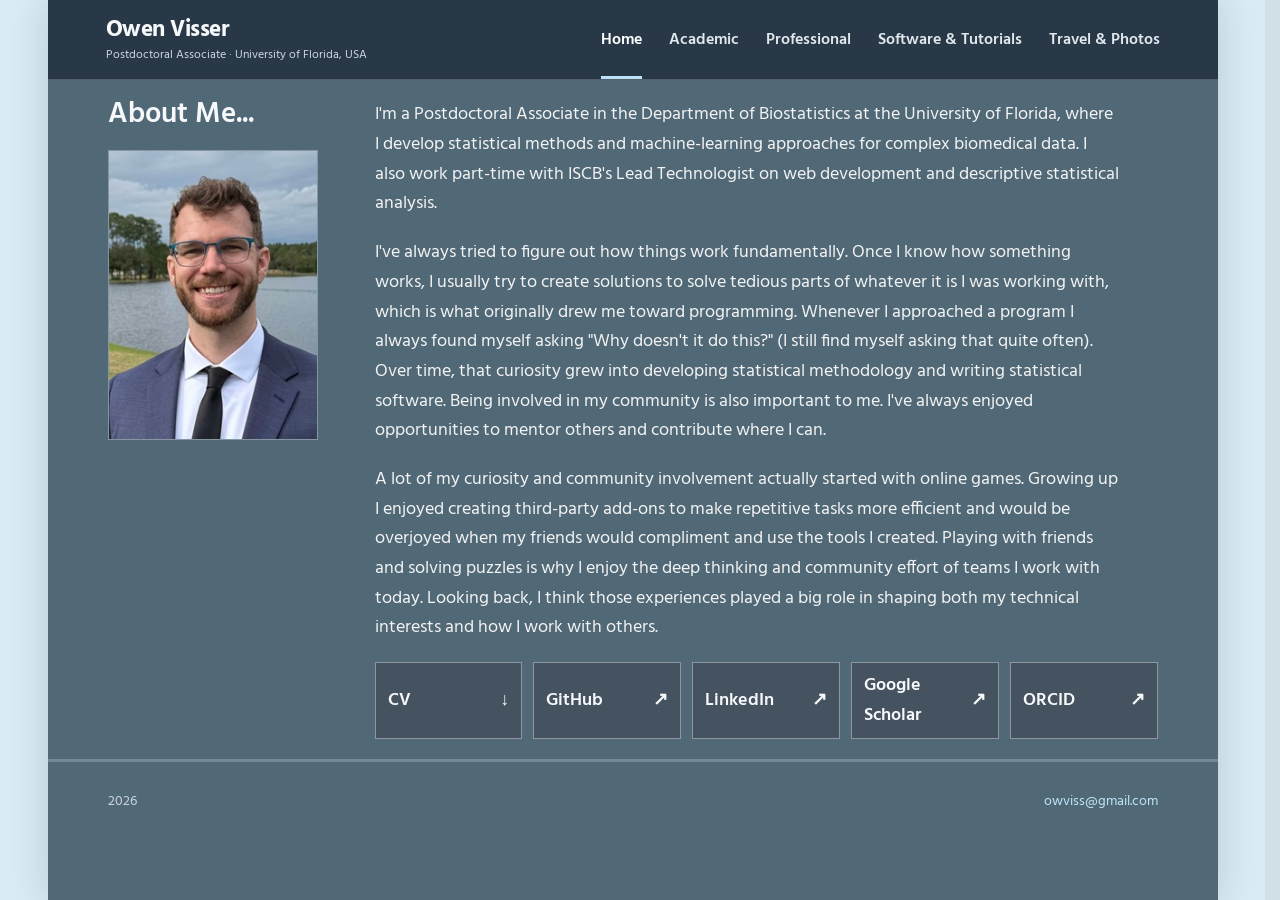
==== commit bb66c533: "updated work history to say 'professional', and adjusted research-interest-block color to match card" ====
--- a/index.html
+++ b/index.html
@@ -29,7 +29,7 @@
         <nav class="site-nav" id="site-nav" aria-label="Main navigation">
           <a href="index.html" aria-current="page">Home</a>
           <a href="academic.html">Academic</a>
-          <a href="workhistory.html">Work History</a>
+          <a href="professional_history.html">Professional</a>
           <a href="software.html">Software & Tutorials</a>
           <a href="travel.html">Travel & Photos</a>
         </nav>
--- a/css/site.css
+++ b/css/site.css
@@ -329,7 +329,7 @@
 .research-interest-block {
   padding: 12px 12px;
   margin-bottom: 18px;
-  background: rgba(61, 70, 78, 0.493);
+  background: rgba(73, 93, 107, 0.88);
   /*border: 1px solid var(--border);*/
 }
 .research-interest-block h3 {
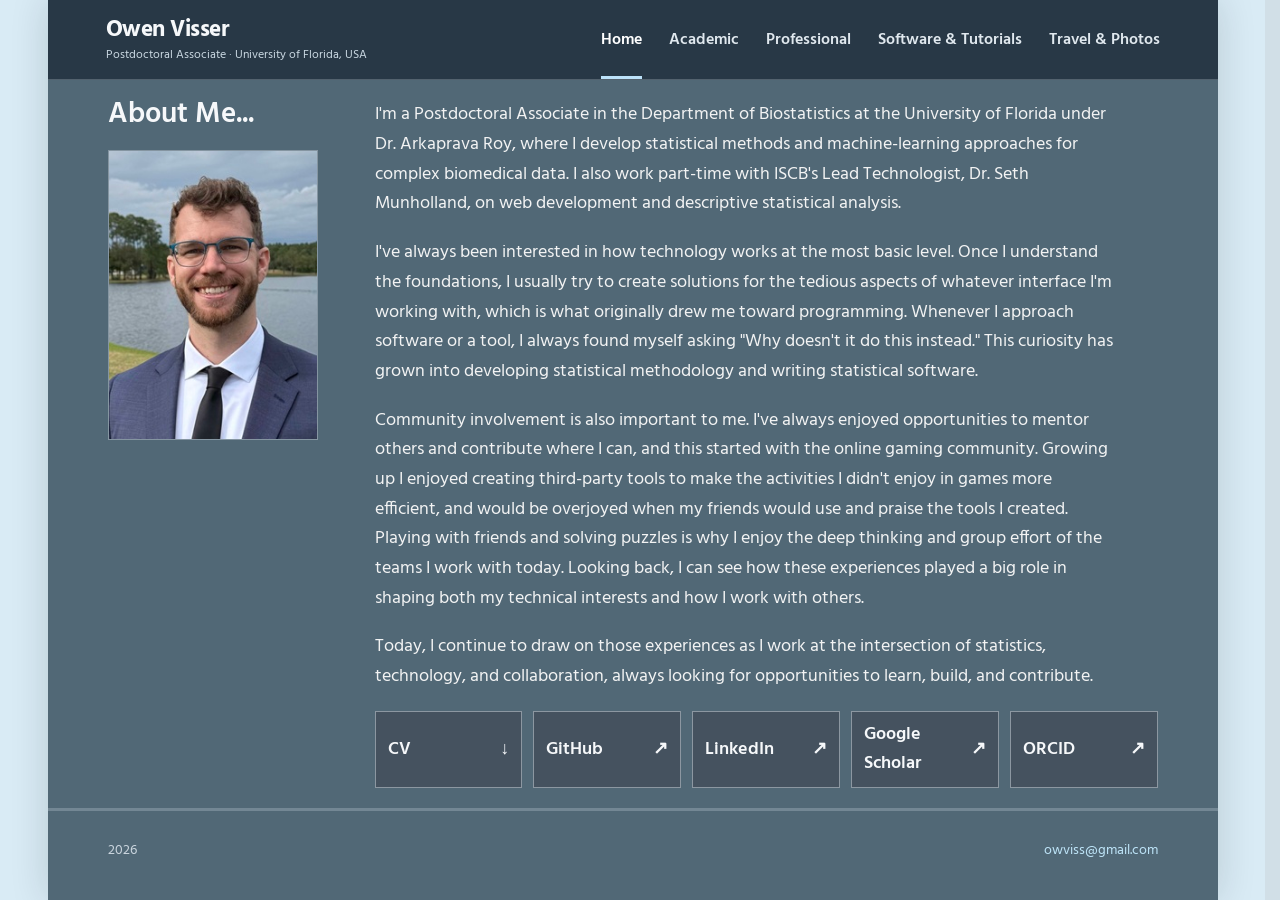
==== commit fd934900: "adjusted opening paragraphs" ====
--- a/index.html
+++ b/index.html
@@ -44,21 +44,27 @@
             <img class="portrait" src="img/portrait.jpg" alt="Portrait of Owen Visser" width="230" height="367">
           </div>
           <div class="about-copy">
-            <p>I&#x27;m a Postdoctoral Associate in the Department of Biostatistics at the University of Florida, where
-              I develop statistical methods and machine-learning approaches for complex biomedical data. I also work
-              part-time with ISCB&#x27;s Lead Technologist on web development and descriptive statistical analysis.</p>
-            <p>I&#x27;ve always tried to figure out how things work fundamentally. Once I know how something works, I
-              usually try to create solutions to solve tedious parts of whatever it is I was working with, which is what
-              originally drew me toward programming. Whenever I approached a program I always found myself asking
-              &quot;Why doesn&#x27;t it do this?&quot; (I still find myself asking that quite often). Over time, that
-              curiosity grew into developing statistical methodology and writing statistical software. Being involved in
-              my community is also important to me. I&#x27;ve always enjoyed opportunities to mentor others and
-              contribute where I can.</p>
-            <p>A lot of my curiosity and community involvement actually started with online games. Growing up I enjoyed
-              creating third-party add-ons to make repetitive tasks more efficient and would be overjoyed when my
-              friends would compliment and use the tools I created. Playing with friends and solving puzzles is why I
-              enjoy the deep thinking and community effort of teams I work with today. Looking back, I think those
-              experiences played a big role in shaping both my technical interests and how I work with others.</p>
+            <p>I&#39;m a Postdoctoral Associate in the Department of Biostatistics at the University of
+              Florida under Dr. Arkaprava Roy, where I develop statistical methods and machine-learning approaches for
+              complex biomedical data. I also work part-time with ISCB&#39;s Lead Technologist, Dr. Seth Munholland, on web
+              development and descriptive statistical analysis.</p>
+            <p>I&#39;ve always been interested in how technology works at the most basic level. Once I
+              understand the foundations, I usually try to create solutions for the tedious aspects of
+              whatever interface I&#39;m working with, which is what originally drew me toward
+              programming. Whenever I approach software or a tool, I always found myself asking &quot;Why
+              doesn&#39;t it do this instead.&quot; This curiosity has grown into developing statistical
+              methodology and writing statistical software.</p>
+            <p>Community involvement is also important to me. I&#39;ve always enjoyed opportunities to
+              mentor others and contribute where I can, and this started with the online gaming community.
+              Growing up I enjoyed creating third-party tools to make the activities I didn't enjoy in games more
+              efficient, and would be overjoyed when my friends would use and praise the tools I
+              created. Playing with friends and solving puzzles is why I enjoy the deep thinking and
+              group effort of the teams I work with today. Looking back, I can see how these
+              experiences played a big role in shaping both my technical interests and how I work
+              with others.</p>
+            <p>Today, I continue to draw on those experiences as I work at the intersection of statistics,
+              technology, and collaboration, always looking for opportunities to learn, build, and
+              contribute.</p>
             <div class="profile-grid">
               <a class="profile-button" href="files/Owen_Visser_CV.pdf" download><span>CV</span><span
                   aria-hidden="true">↓</span></a>
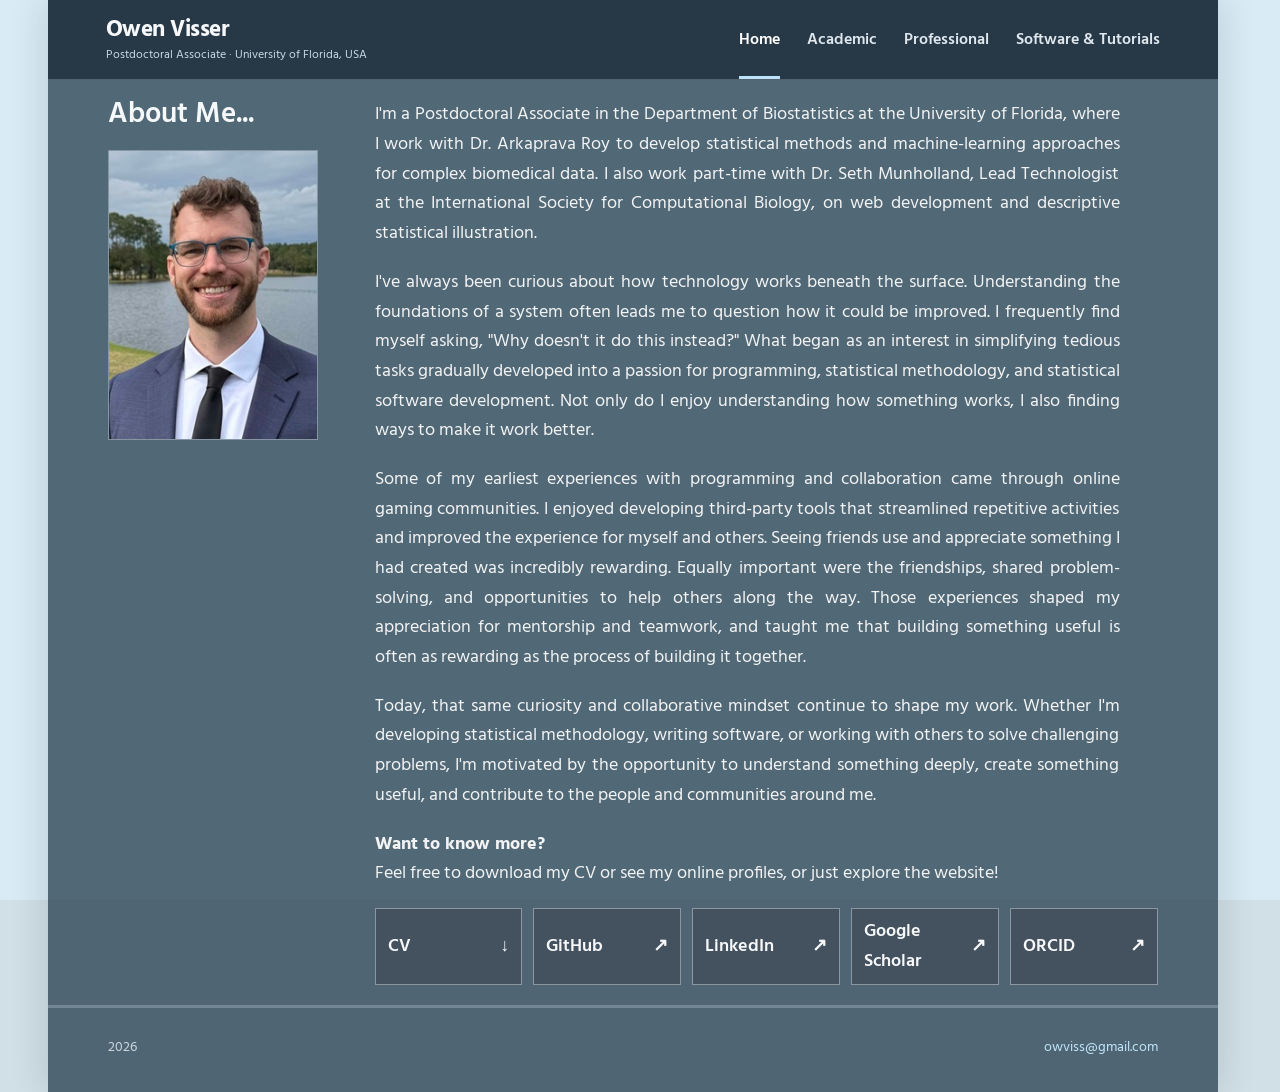
==== commit 9b80fcec: "adjusted intro and dropped travel photos" ====
--- a/index.html
+++ b/index.html
@@ -31,7 +31,7 @@
           <a href="academic.html">Academic</a>
           <a href="professional_history.html">Professional</a>
           <a href="software.html">Software & Tutorials</a>
-          <a href="travel.html">Travel & Photos</a>
+          <!-- <a href="travel.html">Travel & Photos</a> --> <!-- Dropping this page until it's flushed out. --> 
         </nav>
       </div>
     </header>
@@ -44,27 +44,11 @@
             <img class="portrait" src="img/portrait.jpg" alt="Portrait of Owen Visser" width="230" height="367">
           </div>
           <div class="about-copy">
-            <p>I&#39;m a Postdoctoral Associate in the Department of Biostatistics at the University of
-              Florida under Dr. Arkaprava Roy, where I develop statistical methods and machine-learning approaches for
-              complex biomedical data. I also work part-time with ISCB&#39;s Lead Technologist, Dr. Seth Munholland, on web
-              development and descriptive statistical analysis.</p>
-            <p>I&#39;ve always been interested in how technology works at the most basic level. Once I
-              understand the foundations, I usually try to create solutions for the tedious aspects of
-              whatever interface I&#39;m working with, which is what originally drew me toward
-              programming. Whenever I approach software or a tool, I always found myself asking &quot;Why
-              doesn&#39;t it do this instead.&quot; This curiosity has grown into developing statistical
-              methodology and writing statistical software.</p>
-            <p>Community involvement is also important to me. I&#39;ve always enjoyed opportunities to
-              mentor others and contribute where I can, and this started with the online gaming community.
-              Growing up I enjoyed creating third-party tools to make the activities I didn't enjoy in games more
-              efficient, and would be overjoyed when my friends would use and praise the tools I
-              created. Playing with friends and solving puzzles is why I enjoy the deep thinking and
-              group effort of the teams I work with today. Looking back, I can see how these
-              experiences played a big role in shaping both my technical interests and how I work
-              with others.</p>
-            <p>Today, I continue to draw on those experiences as I work at the intersection of statistics,
-              technology, and collaboration, always looking for opportunities to learn, build, and
-              contribute.</p>
+            <p class="justified-text">I'm a Postdoctoral Associate in the Department of Biostatistics at the University of Florida, where I work with Dr. Arkaprava Roy to develop statistical methods and machine-learning approaches for complex biomedical data. I also work part-time with Dr. Seth Munholland, Lead Technologist at the International Society for Computational Biology, on web development and descriptive statistical illustration.</p>
+            <p class="justified-text">I've always been curious about how technology works beneath the surface. Understanding the foundations of a system often leads me to question how it could be improved. I frequently find myself asking, "Why doesn't it do this instead?" What began as an interest in simplifying tedious tasks gradually developed into a passion for programming, statistical methodology, and statistical software development. Not only do I enjoy understanding how something works, I also finding ways to make it work better.</p>
+            <p class="justified-text">Some of my earliest experiences with programming and collaboration came through online gaming communities. I enjoyed developing third-party tools that streamlined repetitive activities and improved the experience for myself and others. Seeing friends use and appreciate something I had created was incredibly rewarding. Equally important were the friendships, shared problem-solving, and opportunities to help others along the way. Those experiences shaped my appreciation for mentorship and teamwork, and taught me that building something useful is often as rewarding as the process of building it together.</p>
+            <p class="justified-text">Today, that same curiosity and collaborative mindset continue to shape my work. Whether I'm developing statistical methodology, writing software, or working with others to solve challenging problems, I'm motivated by the opportunity to understand something deeply, create something useful, and contribute to the people and communities around me.</p>
+            <p><strong>Want to know more?</strong><br/> Feel free to download my CV or see my online profiles, or just explore the website!</p>
             <div class="profile-grid">
               <a class="profile-button" href="files/Owen_Visser_CV.pdf" download><span>CV</span><span
                   aria-hidden="true">↓</span></a>
--- a/css/site.css
+++ b/css/site.css
@@ -158,6 +158,9 @@
 p {
   margin: 0px 0 12px;
 }
+.justified-text {
+            text-align: justify;
+        }
 i {
   display: block;
   font-style: italic;
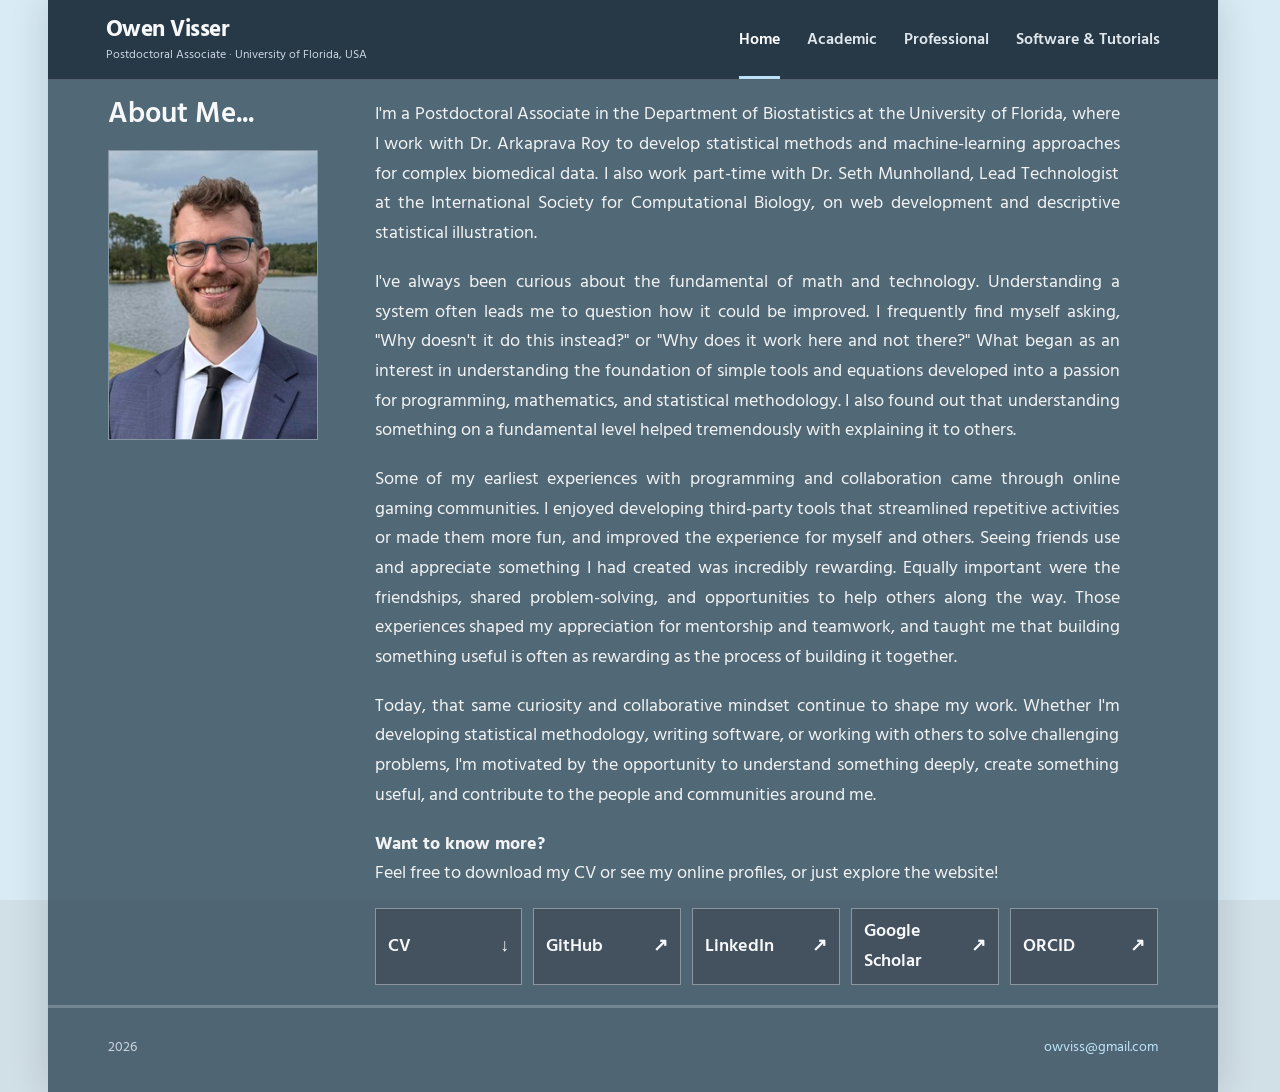
==== commit ee8f716d: "edit intro" ====
--- a/index.html
+++ b/index.html
@@ -45,8 +45,8 @@
           </div>
           <div class="about-copy">
             <p class="justified-text">I'm a Postdoctoral Associate in the Department of Biostatistics at the University of Florida, where I work with Dr. Arkaprava Roy to develop statistical methods and machine-learning approaches for complex biomedical data. I also work part-time with Dr. Seth Munholland, Lead Technologist at the International Society for Computational Biology, on web development and descriptive statistical illustration.</p>
-            <p class="justified-text">I've always been curious about how technology works beneath the surface. Understanding the foundations of a system often leads me to question how it could be improved. I frequently find myself asking, "Why doesn't it do this instead?" What began as an interest in simplifying tedious tasks gradually developed into a passion for programming, statistical methodology, and statistical software development. Not only do I enjoy understanding how something works, I also finding ways to make it work better.</p>
-            <p class="justified-text">Some of my earliest experiences with programming and collaboration came through online gaming communities. I enjoyed developing third-party tools that streamlined repetitive activities and improved the experience for myself and others. Seeing friends use and appreciate something I had created was incredibly rewarding. Equally important were the friendships, shared problem-solving, and opportunities to help others along the way. Those experiences shaped my appreciation for mentorship and teamwork, and taught me that building something useful is often as rewarding as the process of building it together.</p>
+            <p class="justified-text">I've always been curious about the fundamental of math and technology. Understanding a system often leads me to question how it could be improved. I frequently find myself asking, "Why doesn't it do this instead?" or "Why does it work here and not there?" What began as an interest in understanding the foundation of simple tools and equations developed into a passion for programming, mathematics, and statistical methodology. I also found out that understanding something on a fundamental level helped tremendously with explaining it to others.</p>
+            <p class="justified-text">Some of my earliest experiences with programming and collaboration came through online gaming communities. I enjoyed developing third-party tools that streamlined repetitive activities or made them more fun, and improved the experience for myself and others. Seeing friends use and appreciate something I had created was incredibly rewarding. Equally important were the friendships, shared problem-solving, and opportunities to help others along the way. Those experiences shaped my appreciation for mentorship and teamwork, and taught me that building something useful is often as rewarding as the process of building it together.</p>
             <p class="justified-text">Today, that same curiosity and collaborative mindset continue to shape my work. Whether I'm developing statistical methodology, writing software, or working with others to solve challenging problems, I'm motivated by the opportunity to understand something deeply, create something useful, and contribute to the people and communities around me.</p>
             <p><strong>Want to know more?</strong><br/> Feel free to download my CV or see my online profiles, or just explore the website!</p>
             <div class="profile-grid">
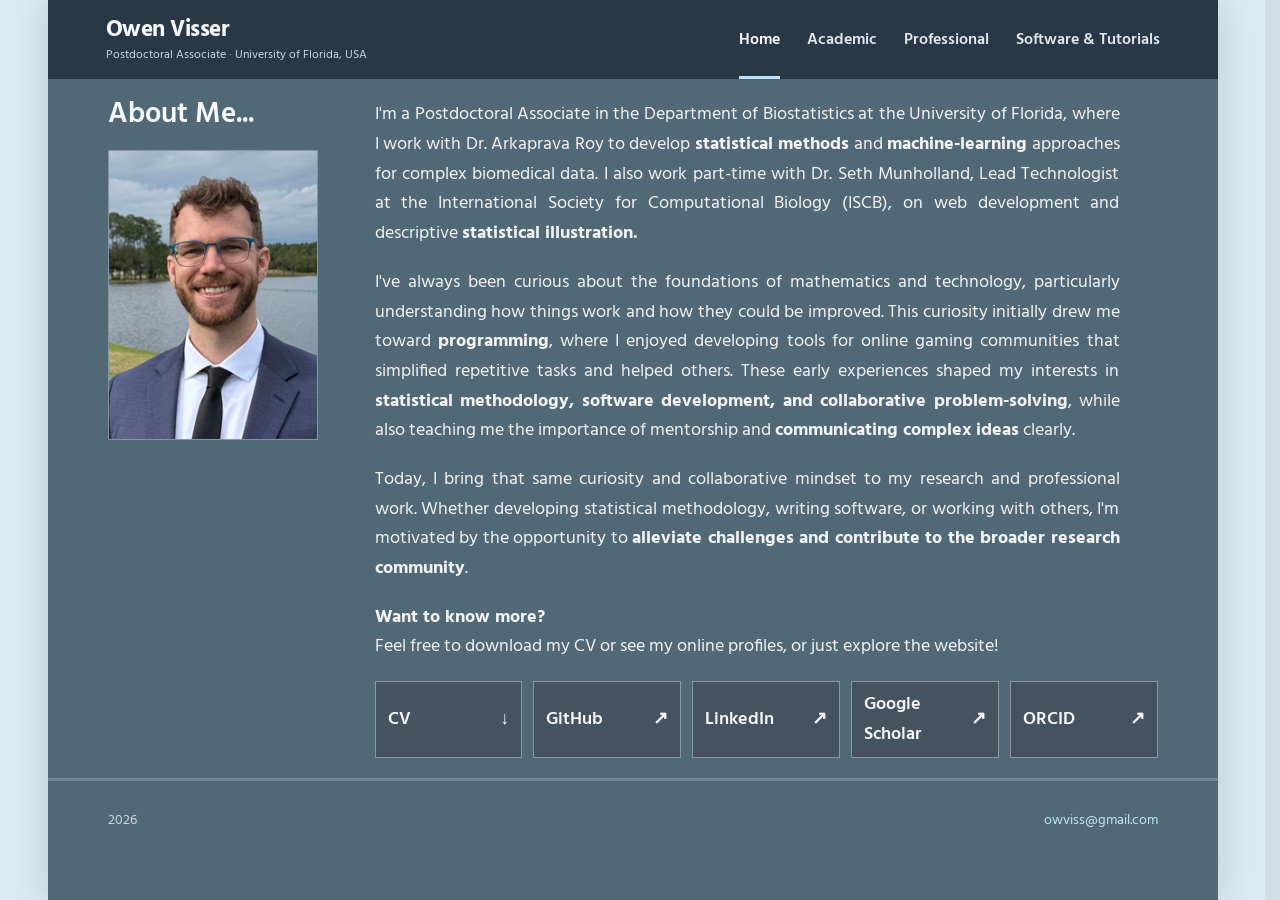
==== commit abd6641d: "shortened intro and bolded some text" ====
--- a/index.html
+++ b/index.html
@@ -31,7 +31,7 @@
           <a href="academic.html">Academic</a>
           <a href="professional_history.html">Professional</a>
           <a href="software.html">Software & Tutorials</a>
-          <!-- <a href="travel.html">Travel & Photos</a> --> <!-- Dropping this page until it's flushed out. --> 
+          <!-- <a href="travel.html">Travel & Photos</a> --> <!-- Dropping this page until it's flushed out. -->
         </nav>
       </div>
     </header>
@@ -44,11 +44,25 @@
             <img class="portrait" src="img/portrait.jpg" alt="Portrait of Owen Visser" width="230" height="367">
           </div>
           <div class="about-copy">
-            <p class="justified-text">I'm a Postdoctoral Associate in the Department of Biostatistics at the University of Florida, where I work with Dr. Arkaprava Roy to develop statistical methods and machine-learning approaches for complex biomedical data. I also work part-time with Dr. Seth Munholland, Lead Technologist at the International Society for Computational Biology, on web development and descriptive statistical illustration.</p>
-            <p class="justified-text">I've always been curious about the fundamental of math and technology. Understanding a system often leads me to question how it could be improved. I frequently find myself asking, "Why doesn't it do this instead?" or "Why does it work here and not there?" What began as an interest in understanding the foundation of simple tools and equations developed into a passion for programming, mathematics, and statistical methodology. I also found out that understanding something on a fundamental level helped tremendously with explaining it to others.</p>
-            <p class="justified-text">Some of my earliest experiences with programming and collaboration came through online gaming communities. I enjoyed developing third-party tools that streamlined repetitive activities or made them more fun, and improved the experience for myself and others. Seeing friends use and appreciate something I had created was incredibly rewarding. Equally important were the friendships, shared problem-solving, and opportunities to help others along the way. Those experiences shaped my appreciation for mentorship and teamwork, and taught me that building something useful is often as rewarding as the process of building it together.</p>
-            <p class="justified-text">Today, that same curiosity and collaborative mindset continue to shape my work. Whether I'm developing statistical methodology, writing software, or working with others to solve challenging problems, I'm motivated by the opportunity to understand something deeply, create something useful, and contribute to the people and communities around me.</p>
-            <p><strong>Want to know more?</strong><br/> Feel free to download my CV or see my online profiles, or just explore the website!</p>
+            <p class="justified-text">I'm a Postdoctoral Associate in the Department of Biostatistics at the
+              University of Florida, where I work with Dr. Arkaprava Roy to develop <strong>statistical
+                methods</strong> and <strong>machine-learning</strong> approaches for complex biomedical data. I also
+              work part-time with Dr. Seth Munholland, Lead Technologist at the International Society for Computational
+              Biology (ISCB), on web
+              development and descriptive <strong>statistical illustration.</strong></p>
+            <p class="justified-text">I've always been curious about the foundations of mathematics and technology,
+              particularly understanding how things work and how they could be improved. This curiosity initially drew
+              me toward <strong>programming</strong>, where I enjoyed developing tools for online gaming communities
+              that simplified repetitive tasks and helped others. These early experiences shaped my interests in
+              <strong>statistical
+                methodology, software development, and collaborative problem-solving</strong>, while also teaching me
+              the importance of mentorship and <strong>communicating complex ideas</strong> clearly.</p>
+            <p class="justified-text">Today, I bring that same curiosity and collaborative mindset to my research and
+              professional work. Whether developing statistical methodology, writing software, or working with others,
+              I'm motivated by the opportunity to <strong>alleviate challenges and contribute to the broader research
+                community</strong>.</p>
+            <p><strong>Want to know more?</strong><br /> Feel free to download my CV or see my online profiles, or just
+              explore the website!</p>
             <div class="profile-grid">
               <a class="profile-button" href="files/Owen_Visser_CV.pdf" download><span>CV</span><span
                   aria-hidden="true">↓</span></a>
